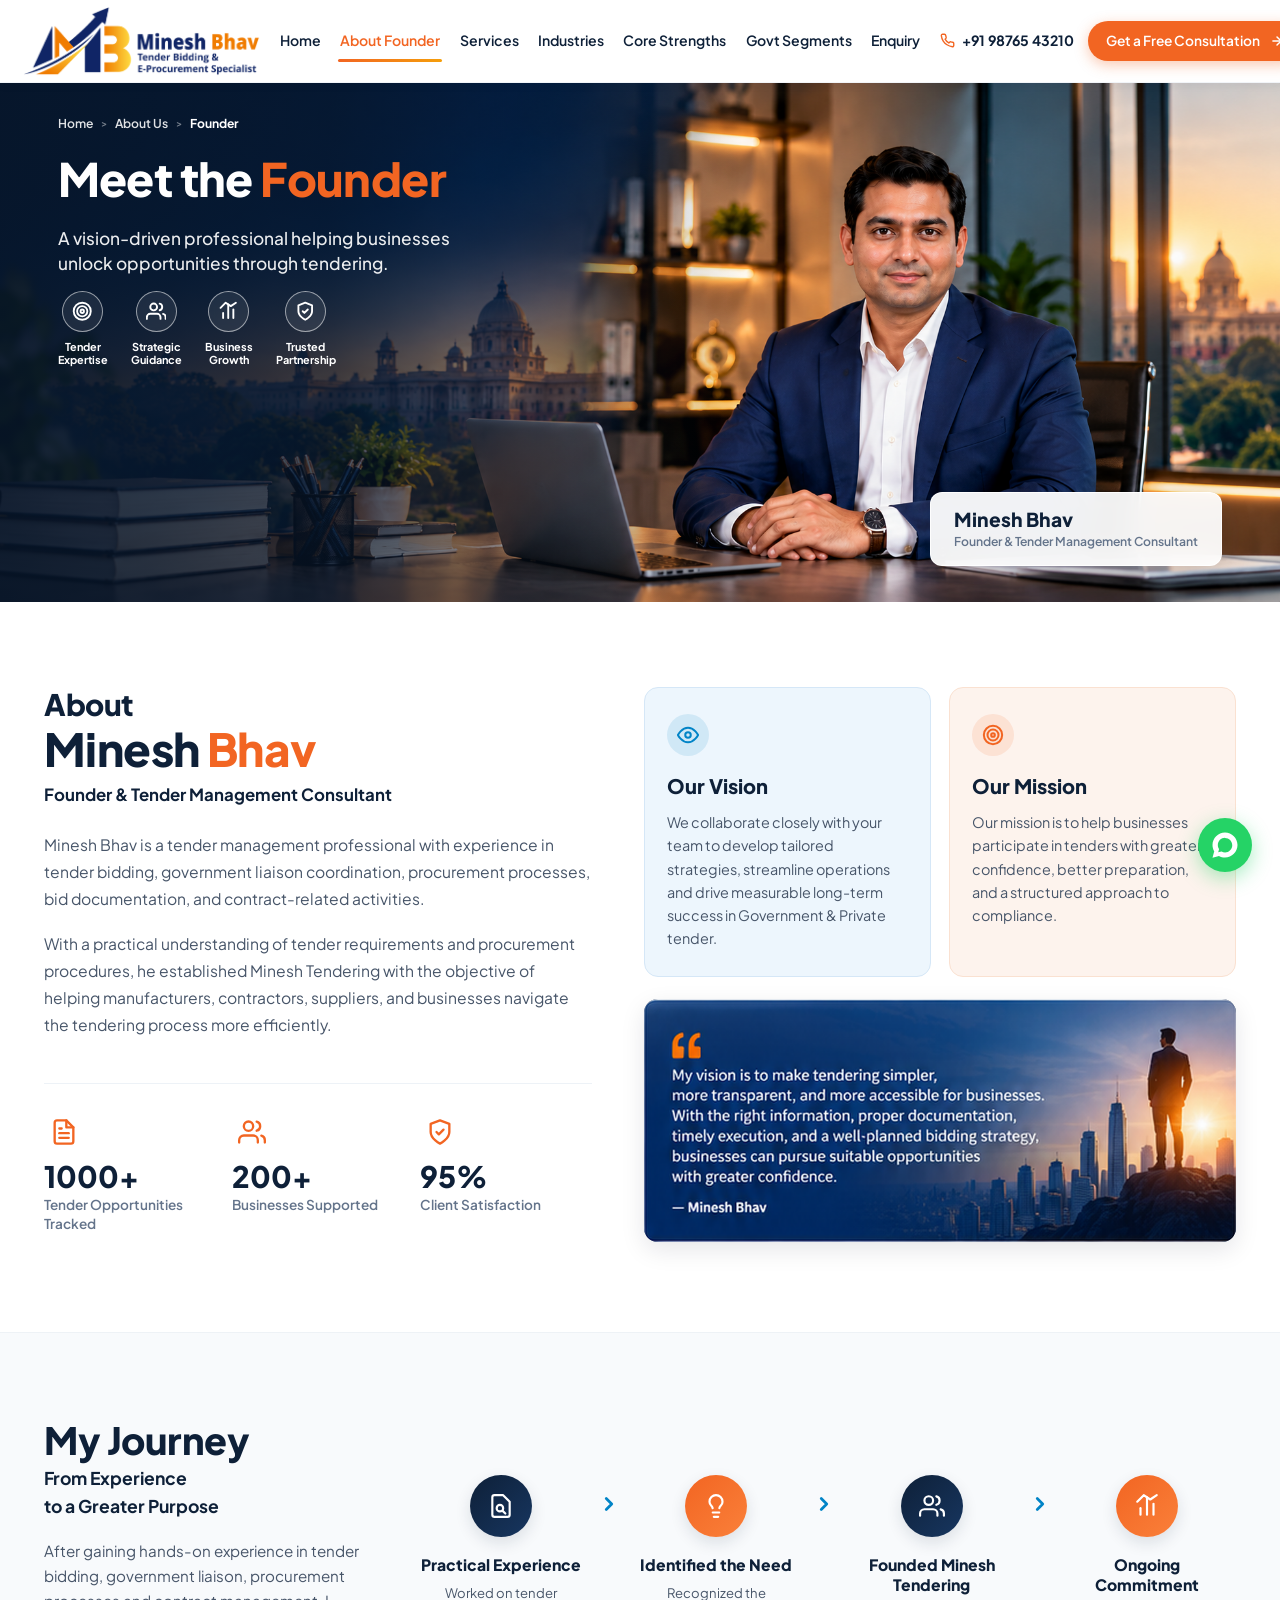
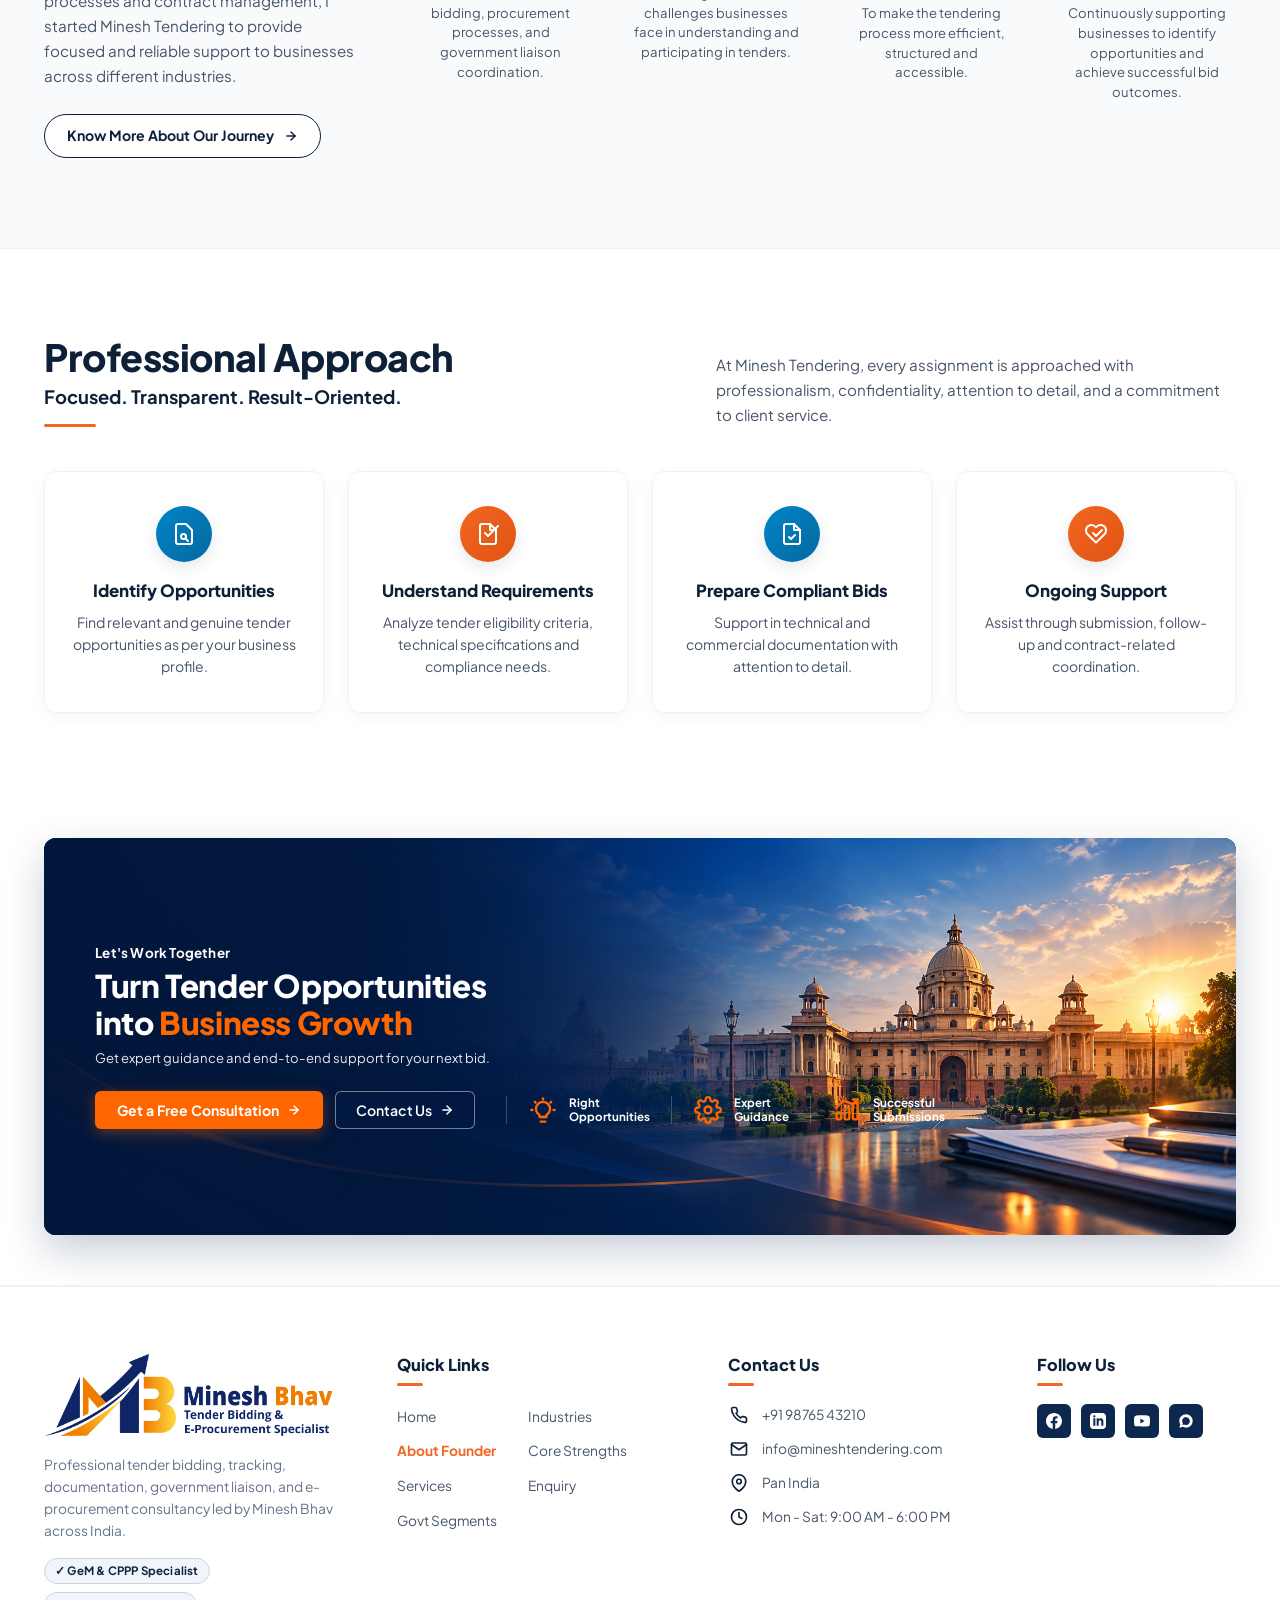
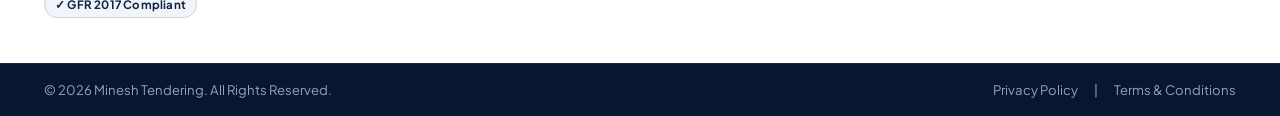
==== about-founder.html @ d8767a31 "Add subpages, assets, and update styling and scripts" ====
<!DOCTYPE html>
<html lang="en">
<head>
  <meta charset="UTF-8">
  <meta name="viewport" content="width=device-width, initial-scale=1.0">
  <title>About Founder - Minesh Bhav | Tender Bidding &amp; E-Procurement Specialist</title>
  <meta name="description" content="Meet Minesh Bhav, Founder & Tender Management Consultant. A vision-driven professional helping businesses unlock opportunities through tendering across India.">
  <link rel="preconnect" href="https://fonts.googleapis.com">
  <link rel="preconnect" href="https://fonts.gstatic.com" crossorigin>
  <link href="https://fonts.googleapis.com/css2?family=Plus+Jakarta+Sans:wght@400;500;600;700;800&display=swap" rel="stylesheet">
  <link rel="stylesheet" href="style.css">
</head>
<body>

  <!-- =========================================================================
       1. TOP HEADER NAVIGATION
       ========================================================================= -->
  <header class="site-header">
    <div class="header-container">
      <a href="index.html" class="header-logo" aria-label="Minesh Bhav Homepage">
        <img src="assets/logo.png" alt="Minesh Bhav Tender Bidding &amp; E-Procurement Specialist">
      </a>

      <button class="mobile-menu-toggle" id="menuToggle" aria-label="Toggle navigation menu">
        <svg viewBox="0 0 24 24" width="24" height="24" fill="none" stroke="currentColor" stroke-width="2">
          <line x1="3" y1="12" x2="21" y2="12"></line>
          <line x1="3" y1="6" x2="21" y2="6"></line>
          <line x1="3" y1="18" x2="21" y2="18"></line>
        </svg>
      </button>

      <nav>
        <ul class="nav-menu" id="navMenu">
          <li><a href="index.html" class="nav-link">Home</a></li>
          <li><a href="about-founder.html" class="nav-link active">About Founder</a></li>
          <li><a href="services.html" class="nav-link">Services</a></li>
          <li><a href="industries.html" class="nav-link">Industries</a></li>
          <li><a href="core-strengths.html" class="nav-link">Core Strengths</a></li>
          <li><a href="govt-segments.html" class="nav-link">Govt Segments</a></li>
          <li><a href="enquiry.html" class="nav-link">Enquiry</a></li>
        </ul>
      </nav>

      <div class="header-cta" style="display: flex; align-items: center;">
        <a href="tel:+919876543210" class="header-phone-link" aria-label="Call +91 98765 43210">
          <svg viewBox="0 0 24 24" fill="none" stroke="currentColor" stroke-linecap="round" stroke-linejoin="round">
            <path d="M22 16.92v3a2 2 0 0 1-2.18 2 19.79 19.79 0 0 1-8.63-3.07 19.5 19.5 0 0 1-6-6 19.79 19.79 0 0 1-3.07-8.67A2 2 0 0 1 4.11 2h3a2 2 0 0 1 2 1.72 12.84 12.84 0 0 0 .7 2.81 2 2 0 0 1-.45 2.11L8.09 9.91a16 16 0 0 0 6 6l1.27-1.27a2 2 0 0 1 2.11-.45 12.84 12.84 0 0 0 2.81.7A2 2 0 0 1 22 16.92z"></path>
          </svg>
          <span>+91 98765 43210</span>
        </a>

        <a href="#consultation-modal" class="btn btn-primary open-modal-btn">
          Get a Free Consultation
          <svg viewBox="0 0 24 24" fill="none" stroke="currentColor" stroke-width="2.5" stroke-linecap="round" stroke-linejoin="round">
            <line x1="5" y1="12" x2="19" y2="12"></line>
            <polyline points="12 5 19 12 12 19"></polyline>
          </svg>
        </a>
      </div>
    </div>
  </header>

  <!-- =========================================================================
       2. HERO SECTION - "MEET THE FOUNDER" (Matching about founder.png)
       ========================================================================= -->
  <section class="founder-hero-section">
    <div class="founder-hero-banner-card">
      <!-- Master Clean Background Image (Full Width 1969x799) -->
      <img src="assets/about_banner_section.png" alt="Minesh Bhav Founder - Background" class="founder-hero-bg-img" width="1969" height="799">
      
      <!-- Gradient Scrim for Optimal Contrast & Transparency -->
      <div class="founder-hero-gradient-scrim"></div>

      <!-- Live Written Text & Interactive Overlay Elements -->
      <div class="founder-hero-overlay-content">
        <!-- Breadcrumbs -->
        <nav class="hero-live-breadcrumbs" aria-label="Breadcrumb">
          <a href="index.html">Home</a>
          <span class="sep">&gt;</span>
          <a href="about-founder.html">About Us</a>
          <span class="sep">&gt;</span>
          <span class="curr">Founder</span>
        </nav>

        <!-- Main Heading -->
        <h1 class="hero-live-heading">
          Meet the <span class="text-orange">Founder</span>
        </h1>

        <!-- Subtitle -->
        <p class="hero-live-subtitle">
          A vision-driven professional helping businesses unlock opportunities through tendering.
        </p>

        <!-- 4 Badges -->
        <div class="hero-live-badges">
          <div class="hero-badge-col">
            <div class="badge-icon-wrap">
              <svg viewBox="0 0 24 24" fill="none" stroke="currentColor" stroke-width="2.2" stroke-linecap="round" stroke-linejoin="round">
                <circle cx="12" cy="12" r="10"></circle>
                <circle cx="12" cy="12" r="6"></circle>
                <circle cx="12" cy="12" r="2"></circle>
              </svg>
            </div>
            <span class="badge-title">Tender<br>Expertise</span>
          </div>

          <div class="hero-badge-col">
            <div class="badge-icon-wrap">
              <svg viewBox="0 0 24 24" fill="none" stroke="currentColor" stroke-width="2.2" stroke-linecap="round" stroke-linejoin="round">
                <path d="M17 21v-2a4 4 0 0 0-4-4H5a4 4 0 0 0-4 4v2"></path>
                <circle cx="9" cy="7" r="4"></circle>
                <path d="M23 21v-2a4 4 0 0 0-3-3.87"></path>
                <path d="M16 3.13a4 4 0 0 1 0 7.75"></path>
              </svg>
            </div>
            <span class="badge-title">Strategic<br>Guidance</span>
          </div>

          <div class="hero-badge-col">
            <div class="badge-icon-wrap">
              <svg viewBox="0 0 24 24" fill="none" stroke="currentColor" stroke-width="2.2" stroke-linecap="round" stroke-linejoin="round">
                <line x1="18" y1="20" x2="18" y2="10"></line>
                <line x1="12" y1="20" x2="12" y2="4"></line>
                <line x1="6" y1="20" x2="6" y2="14"></line>
                <polyline points="3 8 9 2 15 6 21 2"></polyline>
              </svg>
            </div>
            <span class="badge-title">Business<br>Growth</span>
          </div>

          <div class="hero-badge-col">
            <div class="badge-icon-wrap">
              <svg viewBox="0 0 24 24" fill="none" stroke="currentColor" stroke-width="2.2" stroke-linecap="round" stroke-linejoin="round">
                <path d="M12 22s8-4 8-10V5l-8-3-8 3v7c0 6 8 10 8 10z"></path>
                <polyline points="9 12 11 14 15 10"></polyline>
              </svg>
            </div>
            <span class="badge-title">Trusted<br>Partnership</span>
          </div>
        </div>



        <!-- Bottom-Right Founder Card -->
        <div class="hero-live-founder-card open-modal-btn" title="Click to request free consultation">
          <div class="founder-card-name">Minesh Bhav</div>
          <div class="founder-card-title">Founder &amp; Tender Management Consultant</div>
        </div>
      </div>
    </div>
  </section>

  <!-- =========================================================================
       3. ABOUT MINESH BHAV BIO & VISION/MISSION SECTION
       ========================================================================= -->
  <section class="about-founder-bio-section" id="founderBio">
    <div class="container">
      <div class="about-founder-grid">
        <!-- Left Column: Biography & Proven Stats -->
        <div class="founder-bio-left">
          <div class="founder-tag-label">About</div>
          <h1 class="founder-name-heading">Minesh <span class="text-orange">Bhav</span></h1>
          <div class="founder-designation-badge">Founder &amp; Tender Management Consultant</div>

          <p class="founder-bio-paragraph">
            Minesh Bhav is a tender management professional with experience in tender bidding, government liaison coordination, procurement processes, bid documentation, and contract-related activities.
          </p>

          <p class="founder-bio-paragraph">
            With a practical understanding of tender requirements and procurement procedures, he established Minesh Tendering with the objective of helping manufacturers, contractors, suppliers, and businesses navigate the tendering process more efficiently.
          </p>

          <!-- 3 Stats Row -->
          <div class="founder-metrics-strip">
            <div class="founder-metric-col">
              <div class="metric-icon-box">
                <svg viewBox="0 0 24 24" fill="none" stroke="currentColor" stroke-width="2" stroke-linecap="round" stroke-linejoin="round">
                  <path d="M14 2H6a2 2 0 0 0-2 2v16a2 2 0 0 0 2 2h12a2 2 0 0 0 2-2V8z"></path>
                  <polyline points="14 2 14 8 20 8"></polyline>
                  <line x1="16" y1="13" x2="8" y2="13"></line>
                  <line x1="16" y1="17" x2="8" y2="17"></line>
                  <polyline points="10 9 9 9 8 9"></polyline>
                </svg>
              </div>
              <div class="metric-big-num">1000+</div>
              <div class="metric-caption-text">Tender Opportunities Tracked</div>
            </div>

            <div class="founder-metric-col">
              <div class="metric-icon-box">
                <svg viewBox="0 0 24 24" fill="none" stroke="currentColor" stroke-width="2" stroke-linecap="round" stroke-linejoin="round">
                  <path d="M17 21v-2a4 4 0 0 0-4-4H5a4 4 0 0 0-4 4v2"></path>
                  <circle cx="9" cy="7" r="4"></circle>
                  <path d="M23 21v-2a4 4 0 0 0-3-3.87"></path>
                  <path d="M16 3.13a4 4 0 0 1 0 7.75"></path>
                </svg>
              </div>
              <div class="metric-big-num">200+</div>
              <div class="metric-caption-text">Businesses Supported</div>
            </div>

            <div class="founder-metric-col">
              <div class="metric-icon-box">
                <svg viewBox="0 0 24 24" fill="none" stroke="currentColor" stroke-width="2" stroke-linecap="round" stroke-linejoin="round">
                  <path d="M12 22s8-4 8-10V5l-8-3-8 3v7c0 6 8 10 8 10z"></path>
                  <polyline points="9 12 11 14 15 10"></polyline>
                </svg>
              </div>
              <div class="metric-big-num">95%</div>
              <div class="metric-caption-text">Client Satisfaction</div>
            </div>
          </div>
        </div>

        <!-- Right Column: Vision, Mission & Quote Card -->
        <div class="founder-bio-right">
          <!-- Top Duo Cards: Vision & Mission -->
          <div class="founder-vision-mission-row">
            <!-- Our Vision -->
            <div class="founder-card-box card-vision-box">
              <div class="card-icon-bubble">
                <svg viewBox="0 0 24 24" fill="none" stroke="currentColor" stroke-width="2.2" stroke-linecap="round" stroke-linejoin="round">
                  <path d="M1 12s4-8 11-8 11 8 11 8-4 8-11 8-11-8-11-8z"></path>
                  <circle cx="12" cy="12" r="3"></circle>
                </svg>
              </div>
              <h3>Our Vision</h3>
              <p>We collaborate closely with your team to develop tailored strategies, streamline operations and drive measurable long-term success in Government &amp; Private tender.</p>
            </div>

            <!-- Our Mission -->
            <div class="founder-card-box card-mission-box">
              <div class="card-icon-bubble">
                <svg viewBox="0 0 24 24" fill="none" stroke="currentColor" stroke-width="2.2" stroke-linecap="round" stroke-linejoin="round">
                  <circle cx="12" cy="12" r="10"></circle>
                  <circle cx="12" cy="12" r="6"></circle>
                  <circle cx="12" cy="12" r="2"></circle>
                </svg>
              </div>
              <h3>Our Mission</h3>
              <p>Our mission is to help businesses participate in tenders with greater confidence, better preparation, and a structured approach to compliance.</p>
            </div>
          </div>

          <!-- Bottom Quote Banner Card with Skyline Silhouette -->
          <div class="founder-quote-banner-card">
            <img src="assets/about_founder_quote_card_clean_hd.png" alt="Minesh Bhav Quote: My vision is to make tendering simpler, more transparent, and more accessible for businesses. With the right information, proper documentation, timely execution, and a well-planned bidding strategy, businesses can pursue suitable opportunities with greater confidence. — Minesh Bhav" width="1026" height="422">
          </div>
        </div>
      </div>
    </div>
  </section>

  <!-- =========================================================================
       4. MY JOURNEY SECTION (Experience to Greater Purpose)
       ========================================================================= -->
  <section class="founder-journey-section" id="journey">
    <div class="container">
      <div class="journey-layout-grid">
        <!-- Left Block -->
        <div class="journey-left-block">
          <h2 class="journey-title-main">My Journey</h2>
          <div class="journey-subtitle-text">From Experience<br>to a Greater Purpose</div>
          <p class="journey-body-p">
            After gaining hands-on experience in tender bidding, government liaison, procurement processes and contract management, I started Minesh Tendering to provide focused and reliable support to businesses across different industries.
          </p>
          <a href="#consultation-modal" class="btn btn-journey open-modal-btn">
            Know More About Our Journey
            <svg viewBox="0 0 24 24" fill="none" stroke="currentColor" stroke-width="2.5" stroke-linecap="round" stroke-linejoin="round" width="15" height="15">
              <line x1="5" y1="12" x2="19" y2="12"></line>
              <polyline points="12 5 19 12 12 19"></polyline>
            </svg>
          </a>
        </div>

        <!-- Right Flow: 4 Key Steps with Chevrons -->
        <div class="journey-steps-flow">
          <!-- Step 1 -->
          <div class="journey-step-node">
            <div class="journey-step-icon icon-navy">
              <svg viewBox="0 0 24 24" fill="none" stroke="currentColor" stroke-width="2" stroke-linecap="round" stroke-linejoin="round">
                <path d="M14 2H6a2 2 0 0 0-2 2v16a2 2 0 0 0 2 2h12a2 2 0 0 0 2-2V8z"></path>
                <circle cx="11" cy="14" r="3"></circle>
                <line x1="13.5" y1="16.5" x2="16" y2="19"></line>
              </svg>
            </div>
            <h4>Practical Experience</h4>
            <p>Worked on tender bidding, procurement processes, and government liaison coordination.</p>
          </div>

          <!-- Arrow 1 -->
          <div class="journey-arrow-divider" aria-hidden="true">
            <svg viewBox="0 0 24 24" fill="none" stroke="currentColor" stroke-linecap="round" stroke-linejoin="round">
              <polyline points="9 18 15 12 9 6"></polyline>
            </svg>
          </div>

          <!-- Step 2 -->
          <div class="journey-step-node">
            <div class="journey-step-icon icon-orange">
              <svg viewBox="0 0 24 24" fill="none" stroke="currentColor" stroke-width="2" stroke-linecap="round" stroke-linejoin="round">
                <line x1="9" y1="18" x2="15" y2="18"></line>
                <line x1="10" y1="22" x2="14" y2="22"></line>
                <path d="M15.09 14c.18-.98.65-1.74 1.41-2.5A4.65 4.65 0 0 0 18 8 6 6 0 0 0 6 8c0 1 .23 2.23 1.5 3.5A4.61 4.61 0 0 1 8.91 14"></path>
              </svg>
            </div>
            <h4>Identified the Need</h4>
            <p>Recognized the challenges businesses face in understanding and participating in tenders.</p>
          </div>

          <!-- Arrow 2 -->
          <div class="journey-arrow-divider" aria-hidden="true">
            <svg viewBox="0 0 24 24" fill="none" stroke="currentColor" stroke-linecap="round" stroke-linejoin="round">
              <polyline points="9 18 15 12 9 6"></polyline>
            </svg>
          </div>

          <!-- Step 3 -->
          <div class="journey-step-node">
            <div class="journey-step-icon icon-navy">
              <svg viewBox="0 0 24 24" fill="none" stroke="currentColor" stroke-width="2" stroke-linecap="round" stroke-linejoin="round">
                <path d="M17 21v-2a4 4 0 0 0-4-4H5a4 4 0 0 0-4 4v2"></path>
                <circle cx="9" cy="7" r="4"></circle>
                <path d="M23 21v-2a4 4 0 0 0-3-3.87"></path>
                <path d="M16 3.13a4 4 0 0 1 0 7.75"></path>
              </svg>
            </div>
            <h4>Founded Minesh Tendering</h4>
            <p>To make the tendering process more efficient, structured and accessible.</p>
          </div>

          <!-- Arrow 3 -->
          <div class="journey-arrow-divider" aria-hidden="true">
            <svg viewBox="0 0 24 24" fill="none" stroke="currentColor" stroke-linecap="round" stroke-linejoin="round">
              <polyline points="9 18 15 12 9 6"></polyline>
            </svg>
          </div>

          <!-- Step 4 -->
          <div class="journey-step-node">
            <div class="journey-step-icon icon-orange">
              <svg viewBox="0 0 24 24" fill="none" stroke="currentColor" stroke-width="2" stroke-linecap="round" stroke-linejoin="round">
                <line x1="18" y1="20" x2="18" y2="10"></line>
                <line x1="12" y1="20" x2="12" y2="4"></line>
                <line x1="6" y1="20" x2="6" y2="14"></line>
                <polyline points="3 8 9 2 15 6 21 2"></polyline>
              </svg>
            </div>
            <h4>Ongoing Commitment</h4>
            <p>Continuously supporting businesses to identify opportunities and achieve successful bid outcomes.</p>
          </div>
        </div>
      </div>
    </div>
  </section>

  <!-- =========================================================================
       5. PROFESSIONAL APPROACH SECTION (4 Cards Grid)
       ========================================================================= -->
  <section class="founder-approach-section" id="approach">
    <div class="container">
      <!-- Top Title and Lead Row -->
      <div class="founder-approach-head">
        <div class="approach-head-left">
          <h2 class="approach-main-heading">Professional Approach</h2>
          <div class="approach-tagline-text">Focused. Transparent. Result-Oriented.</div>
          <div class="approach-accent-bar"></div>
        </div>
        <div class="approach-head-right">
          <p>
            At Minesh Tendering, every assignment is approached with professionalism, confidentiality, attention to detail, and a commitment to client service.
          </p>
        </div>
      </div>

      <!-- 4 Strategy Cards -->
      <div class="founder-approach-grid">
        <!-- Card 1 -->
        <div class="founder-approach-card">
          <div class="founder-approach-icon icon-blue">
            <svg viewBox="0 0 24 24" fill="none" stroke="currentColor" stroke-width="2" stroke-linecap="round" stroke-linejoin="round">
              <path d="M14 2H6a2 2 0 0 0-2 2v16a2 2 0 0 0 2 2h12a2 2 0 0 0 2-2V8z"></path>
              <circle cx="11.5" cy="14.5" r="2.5"></circle>
              <line x1="13.5" y1="16.5" x2="16" y2="19"></line>
            </svg>
          </div>
          <h3>Identify Opportunities</h3>
          <p>Find relevant and genuine tender opportunities as per your business profile.</p>
        </div>

        <!-- Card 2 -->
        <div class="founder-approach-card">
          <div class="founder-approach-icon icon-orange">
            <svg viewBox="0 0 24 24" fill="none" stroke="currentColor" stroke-width="2" stroke-linecap="round" stroke-linejoin="round">
              <path d="M14 2H6a2 2 0 0 0-2 2v16a2 2 0 0 0 2 2h12a2 2 0 0 0 2-2V8z"></path>
              <polyline points="9 11 12 14 22 4"></polyline>
              <polyline points="14 2 14 8 20 8"></polyline>
            </svg>
          </div>
          <h3>Understand Requirements</h3>
          <p>Analyze tender eligibility criteria, technical specifications and compliance needs.</p>
        </div>

        <!-- Card 3 -->
        <div class="founder-approach-card">
          <div class="founder-approach-icon icon-blue">
            <svg viewBox="0 0 24 24" fill="none" stroke="currentColor" stroke-width="2" stroke-linecap="round" stroke-linejoin="round">
              <path d="M14 2H6a2 2 0 0 0-2 2v16a2 2 0 0 0 2 2h12a2 2 0 0 0 2-2V8z"></path>
              <polyline points="14 2 14 8 20 8"></polyline>
              <path d="M9 15l2 2 4-4"></path>
            </svg>
          </div>
          <h3>Prepare Compliant Bids</h3>
          <p>Support in technical and commercial documentation with attention to detail.</p>
        </div>

        <!-- Card 4 -->
        <div class="founder-approach-card">
          <div class="founder-approach-icon icon-orange">
            <svg viewBox="0 0 24 24" fill="none" stroke="currentColor" stroke-width="2" stroke-linecap="round" stroke-linejoin="round">
              <path d="M20.42 4.58a5.4 5.4 0 0 0-7.65 0l-.77.78-.77-.78a5.4 5.4 0 0 0-7.65 7.65l.77.78L12 20.66l7.65-7.65.77-.78a5.4 5.4 0 0 0 0-7.65z"></path>
              <path d="M9 11l3 3 6-6"></path>
            </svg>
          </div>
          <h3>Ongoing Support</h3>
          <p>Assist through submission, follow-up and contract-related coordination.</p>
        </div>
      </div>
    </div>
  </section>

  <!-- =========================================================================
       6. CTA BANNER SECTION - "LET'S WORK TOGETHER"
       ========================================================================= -->
  <section class="founder-cta-section">
    <div class="container">
      <div class="founder-cta-wrap">
        <img src="assets/cta_section_of_about.png" alt="Let's Work Together - Turn Tender Opportunities into Business Growth" class="founder-cta-bg-img" width="2172" height="724">
        <div class="founder-cta-gradient-scrim"></div>
        <div class="founder-cta-overlay-content">
          <div class="cta-left-content">
            <span class="cta-subheading-tag">Let's Work Together</span>
            <h2 class="cta-heading-main">
              Turn Tender Opportunities<br>
              into <span class="text-orange">Business Growth</span>
            </h2>
            <p class="cta-desc-lead">Get expert guidance and end-to-end support for your next bid.</p>
          </div>
          <div class="cta-bottom-actions-row">
            <div class="cta-btn-action-row">
              <a href="#consultation-modal" class="btn btn-primary cta-btn-consult open-modal-btn">
                <span>Get a Free Consultation</span>
                <svg viewBox="0 0 24 24" fill="none" stroke="currentColor" stroke-width="2.5" stroke-linecap="round" stroke-linejoin="round" class="btn-arrow-icon"><line x1="5" y1="12" x2="19" y2="12"></line><polyline points="12 5 19 12 12 19"></polyline></svg>
              </a>
              <a href="index.html#contact" class="btn btn-cta-outline">
                <span>Contact Us</span>
                <svg viewBox="0 0 24 24" fill="none" stroke="currentColor" stroke-width="2.5" stroke-linecap="round" stroke-linejoin="round" class="btn-arrow-icon"><line x1="5" y1="12" x2="19" y2="12"></line><polyline points="12 5 19 12 12 19"></polyline></svg>
              </a>
            </div>
            <div class="cta-features-strip">
              <div class="cta-feat-divider"></div>
              <div class="cta-feature-item">
                <div class="cta-feat-icon">
                  <svg viewBox="0 0 24 24" fill="none" stroke="currentColor" stroke-width="2" stroke-linecap="round" stroke-linejoin="round">
                    <path d="M9 18h6"></path>
                    <path d="M10 22h4"></path>
                    <path d="M12 2v1"></path>
                    <path d="M4.93 4.93l.71.71"></path>
                    <path d="M19.07 4.93l-.71.71"></path>
                    <path d="M2 12h1"></path>
                    <path d="M21 12h1"></path>
                    <path d="M12 5a6 6 0 0 0-6 6c0 2.22 1.21 4.16 3 5.2V17a1 1 0 0 0 1 1h4a1 1 0 0 0 1-1v-.8c1.79-1.04 3-2.98 3-5.2a6 6 0 0 0-6-6z"></path>
                  </svg>
                </div>
                <div class="cta-feat-text">Right<br>Opportunities</div>
              </div>
              <div class="cta-feat-divider"></div>
              <div class="cta-feature-item">
                <div class="cta-feat-icon">
                  <svg viewBox="0 0 24 24" fill="none" stroke="currentColor" stroke-width="2" stroke-linecap="round" stroke-linejoin="round">
                    <circle cx="12" cy="12" r="3"></circle>
                    <path d="M19.4 15a1.65 1.65 0 0 0 .33 1.82l.06.06a2 2 0 0 1 0 2.83 2 2 0 0 1-2.83 0l-.06-.06a1.65 1.65 0 0 0-1.82-.33 1.65 1.65 0 0 0-1 1.51V21a2 2 0 0 1-2 2 2 2 0 0 1-2-2v-.09A1.65 1.65 0 0 0 9 19.4a1.65 1.65 0 0 0-1.82.33l-.06.06a2 2 0 0 1-2.83 0 2 2 0 0 1 0-2.83l.06-.06a1.65 1.65 0 0 0 .33-1.82 1.65 1.65 0 0 0-1.51-1H3a2 2 0 0 1-2-2 2 2 0 0 1 2-2h.09A1.65 1.65 0 0 0 4.6 9a1.65 1.65 0 0 0-.33-1.82l-.06-.06a2 2 0 0 1 0-2.83 2 2 0 0 1 2.83 0l.06.06a1.65 1.65 0 0 0 1.82.33H9a1.65 1.65 0 0 0 1-1.51V3a2 2 0 0 1 2-2 2 2 0 0 1 2 2v.09a1.65 1.65 0 0 0 1 1.51 1.65 1.65 0 0 0 1.82-.33l.06-.06a2 2 0 0 1 2.83 0 2 2 0 0 1 0 2.83l-.06.06a1.65 1.65 0 0 0-.33 1.82V9a1.65 1.65 0 0 0 1.51 1H21a2 2 0 0 1 2 2 2 2 0 0 1-2 2h-.09a1.65 1.65 0 0 0-1.51 1z"></path>
                  </svg>
                </div>
                <div class="cta-feat-text">Expert<br>Guidance</div>
              </div>
              <div class="cta-feat-divider"></div>
              <div class="cta-feature-item">
                <div class="cta-feat-icon">
                  <svg viewBox="0 0 24 24" fill="none" stroke="currentColor" stroke-width="2" stroke-linecap="round" stroke-linejoin="round">
                    <rect x="3" y="14" width="4" height="6" rx="1"></rect>
                    <rect x="10" y="10" width="4" height="10" rx="1"></rect>
                    <rect x="17" y="6" width="4" height="14" rx="1"></rect>
                    <polyline points="3 10 9 4 17 7 21 3"></polyline>
                    <polyline points="17 3 21 3 21 7"></polyline>
                  </svg>
                </div>
                <div class="cta-feat-text">Successful<br>Submissions</div>
              </div>
            </div>
          </div>
        </div>
      </div>
    </div>
  </section>

  <!-- =========================================================================
       7. SITE FOOTER
       ========================================================================= -->
  <footer class="site-footer" id="footer">
    <div class="container">
      <div class="footer-top-grid">
        <!-- Col 1: Brand & Credentials -->
        <div class="footer-brand">
          <a href="index.html" class="footer-logo-link" aria-label="Minesh Bhav Tender Management Homepage">
            <img src="assets/logo.png" alt="Minesh Bhav Tender Bidding &amp; E-Procurement Specialist">
          </a>
          <p class="footer-brand-desc">
            Professional tender bidding, tracking, documentation, government liaison, and e-procurement consultancy led by Minesh Bhav across India.
          </p>
          <div class="footer-badges-wrap">
            <span class="footer-badge-pill">✓ GeM &amp; CPPP Specialist</span>
            <span class="footer-badge-pill">✓ GFR 2017 Compliant</span>
          </div>
        </div>

        <!-- Col 2: Quick Links (Duo Columns) -->
        <div class="footer-links-col">
          <h4 class="footer-col-title">Quick Links</h4>
          <div class="footer-links-duo">
            <ul class="footer-links-list">
              <li><a href="index.html">Home</a></li>
              <li><a href="about-founder.html" style="color: var(--primary-orange); font-weight: 700;">About Founder</a></li>
              <li><a href="services.html">Services</a></li>
              <li><a href="govt-segments.html">Govt Segments</a></li>
            </ul>
            <ul class="footer-links-list">
              <li><a href="industries.html">Industries</a></li>
              <li><a href="core-strengths.html">Core Strengths</a></li>
              <li><a href="enquiry.html">Enquiry</a></li>
            </ul>
          </div>
        </div>

        <!-- Col 3: Contact Info -->
        <div class="footer-contact-col">
          <h4 class="footer-col-title">Contact Us</h4>
          <ul class="footer-contact-list">
            <li class="footer-contact-item">
              <span class="icon">
                <svg viewBox="0 0 24 24" fill="none" stroke="currentColor" stroke-width="2.2" stroke-linecap="round" stroke-linejoin="round">
                  <path d="M22 16.92v3a2 2 0 0 1-2.18 2 19.79 19.79 0 0 1-8.63-3.07 19.5 19.5 0 0 1-6-6 19.79 19.79 0 0 1-3.07-8.67A2 2 0 0 1 4.11 2h3a2 2 0 0 1 2 1.72 12.84 12.84 0 0 0 .7 2.81 2 2 0 0 1-.45 2.11L8.09 9.91a16 16 0 0 0 6 6l1.27-1.27a2 2 0 0 1 2.11-.45 12.84 12.84 0 0 0 2.81.7A2 2 0 0 1 22 16.92z"></path>
                </svg>
              </span>
              <a href="tel:+919876543210">+91 98765 43210</a>
            </li>
            <li class="footer-contact-item">
              <span class="icon">
                <svg viewBox="0 0 24 24" fill="none" stroke="currentColor" stroke-width="2.2" stroke-linecap="round" stroke-linejoin="round">
                  <path d="M4 4h16c1.1 0 2 .9 2 2v12c0 1.1-.9 2-2 2H4c-1.1 0-2-.9-2-2V6c0-1.1.9-2 2-2z"></path>
                  <polyline points="22,6 12,13 2,6"></polyline>
                </svg>
              </span>
              <a href="mailto:info@mineshtendering.com">info@mineshtendering.com</a>
            </li>
            <li class="footer-contact-item">
              <span class="icon">
                <svg viewBox="0 0 24 24" fill="none" stroke="currentColor" stroke-width="2.2" stroke-linecap="round" stroke-linejoin="round">
                  <path d="M21 10c0 7-9 13-9 13s-9-6-9-13a9 9 0 0 1 18 0z"></path>
                  <circle cx="12" cy="10" r="3"></circle>
                </svg>
              </span>
              <span>Pan India</span>
            </li>
            <li class="footer-contact-item">
              <span class="icon">
                <svg viewBox="0 0 24 24" fill="none" stroke="currentColor" stroke-width="2.2" stroke-linecap="round" stroke-linejoin="round">
                  <circle cx="12" cy="12" r="10"></circle>
                  <polyline points="12 6 12 12 16 14"></polyline>
                </svg>
              </span>
              <span>Mon - Sat: 9:00 AM - 6:00 PM</span>
            </li>
          </ul>
        </div>

        <!-- Col 4: Follow Us -->
        <div class="footer-social-col">
          <h4 class="footer-col-title">Follow Us</h4>
          <div class="footer-social-row">
            <a href="https://facebook.com" target="_blank" rel="noopener noreferrer" class="social-btn" aria-label="Facebook">
              <svg viewBox="0 0 24 24" fill="currentColor">
                <path d="M24 12.073c0-6.627-5.373-12-12-12s-12 5.373-12 12c0 5.99 4.388 10.954 10.125 11.854v-8.385H7.078v-3.47h3.047V9.43c0-3.007 1.792-4.669 4.533-4.669 1.312 0 2.686.235 2.686.235v2.953H15.83c-1.491 0-1.956.925-1.956 1.874v2.25h3.328l-.532 3.47h-2.796v8.385C19.612 23.027 24 18.062 24 12.073z"/>
              </svg>
            </a>
            <a href="https://linkedin.com" target="_blank" rel="noopener noreferrer" class="social-btn" aria-label="LinkedIn">
              <svg viewBox="0 0 24 24" fill="currentColor">
                <path d="M19 0h-14c-2.761 0-5 2.239-5 5v14c0 2.761 2.239 5 5 5h14c2.762 0 5-2.239 5-5v-14c0-2.761-2.762-5-5-5zm-11 19h-3v-11h3v11zm-1.5-12.268c-.966 0-1.75-.79-1.75-1.764s.784-1.764 1.75-1.764 1.75.79 1.75 1.764-.783 1.764-1.75 1.764zm13.5 12.268h-3v-5.604c0-3.368-4-3.113-4 0v5.604h-3v-11h3v1.765c1.396-2.586 7-2.777 7 2.476v6.759z"/>
              </svg>
            </a>
            <a href="https://youtube.com" target="_blank" rel="noopener noreferrer" class="social-btn" aria-label="YouTube">
              <svg viewBox="0 0 24 24" fill="currentColor">
                <path d="M23.498 6.186a3.016 3.016 0 0 0-2.122-2.136C19.505 3.545 12 3.545 12 3.545s-7.505 0-9.377.505A3.017 3.017 0 0 0 .502 6.186C0 8.07 0 12 0 12s0 3.93.502 5.814a3.016 3.016 0 0 0 2.122 2.136c1.871.505 9.376.505 9.376.505s7.505 0 9.377-.505a3.015 3.015 0 0 0 2.122-2.136C24 15.93 24 12 24 12s0-3.93-.502-5.814zM9.545 15.568V8.432L15.818 12l-6.273 3.568z"/>
              </svg>
            </a>
            <a href="https://wa.me/919876543210" target="_blank" rel="noopener noreferrer" class="social-btn" aria-label="WhatsApp">
              <svg viewBox="0 0 24 24" fill="currentColor">
                <path d="M12.031 6.172c-3.181 0-5.767 2.586-5.768 5.766-.001 1.298.38 2.27 1.019 3.287l-.711 2.598 2.669-.699c.969.54 1.77.838 2.791.838 3.181 0 5.767-2.586 5.768-5.766 0-3.18-2.586-5.766-5.768-5.766zm9.969 5.828c0 5.514-4.486 10-10 10-1.741 0-3.376-.447-4.805-1.23l-5.195 1.36 1.385-5.061c-.868-1.487-1.385-3.227-1.385-5.069 0-5.514 4.486-10 10-10s10 4.486 10 10z"/>
              </svg>
            </a>
          </div>
        </div>
      </div>
    </div>

    <!-- Bottom Copyright Row -->
    <div class="footer-copyright-bar">
      <div class="container">
        <div class="copyright-content">
          <p>© 2026 Minesh Tendering. All Rights Reserved.</p>
          <div class="copyright-links">
            <a href="#">Privacy Policy</a>
            <span>|</span>
            <a href="#">Terms &amp; Conditions</a>
          </div>
        </div>
      </div>
    </div>
  </footer>

  <!-- =========================================================================
       8. INTERACTIVE CONSULTATION MODAL
       ========================================================================= -->
  <div class="modal-overlay" id="consultationModal" role="dialog" aria-modal="true" aria-labelledby="modalTitle">
    <div class="modal-card">
      <button class="modal-close-btn" id="modalCloseBtn" aria-label="Close dialog">&times;</button>
      
      <div class="modal-header">
        <h3 id="modalTitle">Request a Free Consultation</h3>
        <p>Get in touch with Minesh Bhav for expert tender management &amp; e-procurement guidance.</p>
      </div>

      <form id="consultationForm">
        <div class="form-group">
          <label class="form-label" for="fullName">Full Name *</label>
          <input type="text" id="fullName" class="form-input" placeholder="e.g. Rajesh Sharma" required>
        </div>

        <div class="form-group">
          <label class="form-label" for="companyName">Company Name *</label>
          <input type="text" id="companyName" class="form-input" placeholder="e.g. Apex Industrial Solutions" required>
        </div>

        <div class="form-group">
          <label class="form-label" for="mobileNumber">Mobile Number *</label>
          <input type="tel" id="mobileNumber" class="form-input" placeholder="e.g. +91 98765 43210" required>
        </div>

        <div class="form-group">
          <label class="form-label" for="emailAddress">Email Address *</label>
          <input type="email" id="emailAddress" class="form-input" placeholder="e.g. rajesh@apexindustry.com" required>
        </div>

        <div class="form-group">
          <label class="form-label" for="serviceRequired">Service Required *</label>
          <select id="serviceRequired" class="form-select" required>
            <option value="" disabled selected>Select service category</option>
            <option value="Tender Bidding &amp; Submission">1. Tender Bidding &amp; Submission</option>
            <option value="Tender Tracking &amp; Research">2. Tender Tracking &amp; Research</option>
            <option value="Government Liaison &amp; Co-ordination Support">3. Government Liaison &amp; Co-ordination Support</option>
            <option value="GeM &amp; Procurement Support">4. GeM &amp; Procurement Support</option>
            <option value="Post-Bid &amp; Contract Support">5. Post-Bid &amp; Contract Support</option>
            <option value="Other Consultancy">6. Other Consultancy</option>
          </select>
        </div>

        <div class="form-group">
          <label class="form-label" for="tenderDetails">Product / Tender Number (Optional)</label>
          <textarea id="tenderDetails" class="form-textarea" placeholder="Describe your product, service, or ongoing tender reference..."></textarea>
        </div>

        <div class="modal-btn-row">
          <button type="submit" class="btn btn-primary" style="flex: 1;">
            Submit Enquiry
            <svg viewBox="0 0 24 24" fill="none" stroke="currentColor" stroke-width="2.5" stroke-linecap="round" stroke-linejoin="round">
              <line x1="5" y1="12" x2="19" y2="12"></line>
              <polyline points="12 5 19 12 12 19"></polyline>
            </svg>
          </button>
          <button type="button" class="btn btn-outline" id="chatWhatsAppBtn">
            WhatsApp Direct
          </button>
        </div>
      </form>
    </div>
  </div>

  <!-- WhatsApp Floating Quick Button -->
  <a href="https://wa.me/919876543210?text=Hello!%20I%20am%20interested%20in%20Minesh%20Tendering%20services." target="_blank" rel="noopener noreferrer" class="whatsapp-float-btn" aria-label="Chat on WhatsApp">
    <svg viewBox="0 0 24 24" fill="currentColor">
      <path d="M12.031 6.172c-3.181 0-5.767 2.586-5.768 5.766-.001 1.298.38 2.27 1.019 3.287l-.711 2.598 2.669-.699c.969.54 1.77.838 2.791.838 3.181 0 5.767-2.586 5.768-5.766 0-3.18-2.586-5.766-5.768-5.766zm9.969 5.828c0 5.514-4.486 10-10 10-1.741 0-3.376-.447-4.805-1.23l-5.195 1.36 1.385-5.061c-.868-1.487-1.385-3.227-1.385-5.069 0-5.514 4.486-10 10-10s10 4.486 10 10z"/>
    </svg>
  </a>

  <!-- Toast Notification -->
  <div class="toast-msg" id="toastMsg">Thank you! Your enquiry has been received. Minesh Bhav will contact you shortly.</div>

  <script src="script.js"></script>
</body>
</html>
---- style.css ----
/* ==========================================================================
   MINESH TENDERING - STYLESHEET
   Accurate 1:1 reproduction of Minesh Tendering Homepage Design
   ========================================================================== */

/* --------------------------------------------------------------------------
   1. CSS RESET & VARIABLES
   -------------------------------------------------------------------------- */
:root {
  --primary-navy: #0e2038;
  --secondary-navy: #152b4d;
  --dark-navy: #091526;
  --navy-light: #1f3d69;
  
  --primary-orange: #f26522;
  --orange-hover: #e05412;
  --orange-light: #fff3ec;
  --orange-glow: rgba(242, 101, 34, 0.25);
  
  --text-dark: #12243e;
  --text-body: #475569;
  --text-muted: #64748b;
  --text-light: #94a3b8;
  --text-white: #ffffff;
  
  --bg-white: #ffffff;
  --bg-offwhite: #f8fafc;
  --bg-ice-blue: #f1f6fb;
  --bg-card-hover: #ffffff;
  
  --border-light: #e2e8f0;
  --border-card: #e5edf5;
  --border-blue: #cbdbe9;
  
  --shadow-sm: 0 1px 3px rgba(14, 32, 56, 0.05);
  --shadow-md: 0 4px 14px rgba(14, 32, 56, 0.08);
  --shadow-lg: 0 10px 25px rgba(14, 32, 56, 0.1);
  --shadow-card: 0 4px 18px rgba(15, 37, 72, 0.06);
  --shadow-hover: 0 12px 28px rgba(15, 37, 72, 0.12);
  
  --radius-sm: 6px;
  --radius-md: 10px;
  --radius-lg: 14px;
  --radius-full: 9999px;
  
  --transition-fast: 0.2s ease;
  --transition-normal: 0.3s cubic-bezier(0.16, 1, 0.3, 1);
  
  --font-main: 'Plus Jakarta Sans', -apple-system, BlinkMacSystemFont, 'Segoe UI', Roboto, Helvetica, Arial, sans-serif;
}

*, *::before, *::after {
  box-sizing: border-box;
  margin: 0;
  padding: 0;
}

html {
  scroll-behavior: smooth;
  font-size: 16px;
  -webkit-font-smoothing: antialiased;
}

body {
  font-family: var(--font-main);
  background-color: var(--bg-white);
  color: var(--text-body);
  line-height: 1.55;
  overflow-x: hidden;
}

img {
  max-width: 100%;
  height: auto;
  display: block;
}

a {
  color: inherit;
  text-decoration: none;
  transition: color var(--transition-fast);
}

button {
  font-family: inherit;
  cursor: pointer;
  border: none;
  outline: none;
}

.container {
  max-width: 1240px;
  margin: 0 auto;
  padding: 0 24px;
}

/* --------------------------------------------------------------------------
   2. REUSABLE SECTION HEADERS & BADGES
   -------------------------------------------------------------------------- */
.section-tag {
  display: flex;
  align-items: center;
  justify-content: center;
  gap: 12px;
  font-size: 0.82rem;
  font-weight: 700;
  text-transform: uppercase;
  letter-spacing: 1.2px;
  color: var(--primary-navy);
  margin-bottom: 10px;
}

.section-tag::before,
.section-tag::after {
  content: "";
  display: inline-block;
  width: 28px;
  height: 2px;
  background-color: var(--primary-orange);
}

.section-tag.left-align {
  justify-content: flex-start;
}

.section-tag.left-align::after {
  display: none;
}

.section-title {
  font-size: 2.15rem;
  font-weight: 800;
  color: var(--primary-navy);
  text-align: center;
  line-height: 1.25;
  margin-bottom: 12px;
}

.section-subtitle {
  font-size: 0.96rem;
  color: var(--text-muted);
  text-align: center;
  max-width: 760px;
  margin: 0 auto 40px auto;
  line-height: 1.6;
}

/* Common Buttons */
.btn {
  display: inline-flex;
  align-items: center;
  justify-content: center;
  gap: 10px;
  font-weight: 600;
  font-size: 0.95rem;
  padding: 11px 24px;
  border-radius: var(--radius-full);
  transition: all var(--transition-normal);
  text-decoration: none;
  white-space: nowrap;
}

.btn-primary {
  background-color: var(--primary-orange);
  color: #ffffff;
  box-shadow: 0 4px 14px rgba(242, 101, 34, 0.35);
  transition: all var(--transition-normal);
}

.btn-primary:hover {
  background: linear-gradient(135deg, #e05412 0%, #f59e0b 100%);
  transform: translateY(-2px);
  box-shadow: 0 6px 22px rgba(242, 101, 34, 0.45);
}

.btn-outline {
  background-color: #ffffff;
  color: var(--primary-navy);
  border: 1.5px solid var(--primary-navy);
  transition: all var(--transition-normal);
}

.btn-outline:hover {
  background: linear-gradient(135deg, #f26522 0%, #f59e0b 100%);
  color: #ffffff;
  border-color: transparent;
  transform: translateY(-2px);
  box-shadow: 0 6px 18px rgba(242, 101, 34, 0.35);
}

.btn-dark {
  background-color: var(--primary-navy);
  color: #ffffff;
  border: 1.5px solid var(--primary-navy);
  transition: all var(--transition-normal);
}

.btn-dark:hover {
  background-color: #132a5e;
  border-color: #f26522;
  transform: translateY(-2px);
  box-shadow: 0 6px 20px rgba(19, 42, 94, 0.35), 0 0 14px rgba(242, 101, 34, 0.3);
}

.btn svg {
  width: 14px;
  height: 14px;
  transition: transform var(--transition-fast);
}

.btn:hover svg {
  transform: translateX(4px);
}

/* --------------------------------------------------------------------------
   3. TOP NAVIGATION HEADER
   -------------------------------------------------------------------------- */
.site-header {
  position: sticky;
  top: 0;
  background-color: #ffffff;
  z-index: 1000;
  box-shadow: 0 2px 10px rgba(10, 25, 45, 0.05);
  border-bottom: 1px solid #f1f4f8;
  transition: transform 0.35s cubic-bezier(0.16, 1, 0.3, 1), box-shadow 0.3s ease, background-color 0.3s ease;
  will-change: transform;
}

.site-header.header-hidden {
  transform: translateY(-100%);
  box-shadow: none;
  pointer-events: none;
}

.site-header.header-scrolled {
  box-shadow: 0 6px 20px rgba(10, 25, 45, 0.08);
}


.header-container {
  max-width: 1720px;
  width: 100%;
  margin: 0 auto;
  padding: 6px clamp(12px, 1.8vw, 36px);
  display: flex;
  align-items: center;
  justify-content: space-between;
  gap: clamp(10px, 1.4vw, 28px);
}

.header-logo {
  display: flex;
  align-items: center;
  flex-shrink: 0;
  text-decoration: none;
  margin-right: auto;
}

.header-logo img {
  height: 70px;
  max-height: 76px;
  width: auto;
  object-fit: contain;
  display: block;
  transition: transform var(--transition-fast);
}

.header-logo:hover img {
  transform: scale(1.02);
}

.nav-menu {
  display: flex;
  align-items: center;
  gap: clamp(8px, 1.2vw, 18px);
  list-style: none;
  margin: 0;
  padding: 0;
  flex-wrap: nowrap;
}

.nav-menu li {
  white-space: nowrap;
  flex-shrink: 0;
}

.nav-link {
  font-size: 0.88rem;
  font-weight: 600;
  color: var(--primary-navy);
  padding: 6px 2px;
  position: relative;
  transition: color var(--transition-fast);
  white-space: nowrap;
  display: inline-block;
}

.nav-link::after {
  content: "";
  position: absolute;
  bottom: -4px;
  left: 0;
  width: 0%;
  height: 2.5px;
  background: linear-gradient(90deg, #f26522 0%, #f59e0b 100%);
  border-radius: 999px;
  transition: width 0.25s ease;
}

.nav-link:hover,
.nav-link.active {
  color: #f26522;
}

.nav-link:hover::after,
.nav-link.active::after {
  width: 100%;
}

.header-cta {
  display: flex;
  align-items: center;
  flex-shrink: 0;
  white-space: nowrap;
}

.header-cta .btn {
  padding: 9px 18px;
  font-size: 0.86rem;
  white-space: nowrap;
  flex-shrink: 0;
}

.mobile-menu-toggle {
  display: none;
  background: none;
  border: none;
  color: var(--primary-navy);
  font-size: 1.5rem;
  padding: 6px;
  cursor: pointer;
}

/* --------------------------------------------------------------------------
   4. HERO SECTION - TENDERBIDDINGSUPPORT.COM ORBITAL STYLE
   -------------------------------------------------------------------------- */
.hero-section {
  position: relative;
  min-height: calc(100vh - 65px);
  display: flex;
  flex-direction: column;
  justify-content: space-between;
  background-color: #f8fcff;
  background-image: 
    linear-gradient(90deg, rgba(248, 252, 255, 0.96) 0%, rgba(248, 252, 255, 0.84) 34%, rgba(248, 252, 255, 0) 48%),
    url('assets/ref_hero_bg.png');
  background-size: cover;
  background-position: 14% bottom;
  background-repeat: no-repeat;
  padding: 0;
  overflow: hidden;
}

.hero-main-container {
  max-width: 1460px;
  margin: 0 auto;
  padding: 20px 20px;
  width: 100%;
  flex: 1;
  display: flex;
  align-items: center;
}

.hero-layout-grid {
  display: flex;
  justify-content: space-between;
  align-items: center;
  width: 100%;
  gap: 20px;
}

/* Left Content Column - Generously sized and perfectly readable */
.hero-left-content {
  max-width: 610px;
  width: 100%;
  z-index: 5;
  flex-shrink: 0;
}

/* India Provider Pill */
.hero-india-badge {
  display: inline-flex;
  align-items: center;
  gap: 8px;
  background: #e0f2fe;
  border: 1px solid #bae6fd;
  padding: 6px 16px;
  border-radius: var(--radius-full);
  margin-bottom: 14px;
  box-shadow: 0 2px 8px rgba(1, 100, 146, 0.08);
}

.hero-india-badge .flag-svg {
  width: 19px;
  height: 13px;
  border-radius: 2px;
  object-fit: cover;
  display: block;
}

.hero-india-badge span {
  font-size: 0.90rem;
  font-weight: 700;
  color: #0369a1;
  letter-spacing: 0.2px;
}

/* Headline - Bold, Prominent & Commanding */
.hero-title-main {
  font-size: 3.15rem;
  font-weight: 800;
  color: #0f172a;
  line-height: 1.15;
  margin-bottom: 16px;
  letter-spacing: -0.6px;
}

.hero-title-main .title-accent {
  color: var(--primary-orange);
}

.hero-title-main .dot-teal {
  color: #489d8d;
}

/* Sub-categories row */
.hero-platforms-bar {
  font-size: 1.02rem;
  font-weight: 700;
  margin-bottom: 16px;
  display: flex;
  align-items: center;
  gap: 9px;
  flex-wrap: wrap;
  line-height: 1.45;
}

.platform-orange {
  color: #ea580c;
}

.platform-dot {
  color: #94a3b8;
  font-weight: 400;
}

.platform-teal {
  color: #0284c7;
}

/* Description paragraph - Enhanced legibility */
.hero-desc-text {
  font-size: 1.05rem;
  color: #334155;
  line-height: 1.65;
  margin-bottom: 20px;
  max-width: 580px;
  font-weight: 500;
}

/* Single Highlight Bullet Item from PDF Core Strengths */
.hero-checklist {
  display: flex;
  flex-direction: column;
  margin-bottom: 24px;
  max-width: 580px;
}

.checklist-row {
  display: flex;
  align-items: center;
  gap: 12px;
  font-size: 1.02rem;
  color: #1e293b;
  line-height: 1.5;
}

.check-icon-circle {
  width: 22px;
  height: 22px;
  border-radius: 50%;
  background: #22c55e;
  color: #ffffff;
  display: flex;
  align-items: center;
  justify-content: center;
  flex-shrink: 0;
  margin-top: 1px;
}

.check-icon-circle svg {
  width: 13px;
  height: 13px;
  stroke-width: 3;
}

.checklist-row strong {
  color: #0f172a;
  font-weight: 700;
}

.checklist-row span {
  color: #475569;
}

/* CTA Button Group */
.hero-btn-row {
  display: flex;
  align-items: center;
  gap: 14px;
  flex-wrap: wrap;
}

.btn-hero-cta {
  background-color: var(--primary-orange);
  color: #ffffff;
  font-size: 1.02rem;
  font-weight: 700;
  padding: 13px 26px;
  border-radius: var(--radius-md);
  box-shadow: 0 4px 18px rgba(242, 101, 34, 0.35);
  display: inline-flex;
  align-items: center;
  gap: 9px;
  transition: all var(--transition-normal);
}

.btn-hero-cta svg {
  width: 17px;
  height: 17px;
  transition: transform var(--transition-fast);
}

.btn-hero-cta:hover {
  background: linear-gradient(135deg, #e05412 0%, #f59e0b 100%);
  transform: translateY(-2px);
  box-shadow: 0 6px 22px rgba(242, 101, 34, 0.45);
}

.btn-hero-cta:hover svg {
  transform: translateX(4px);
}

.btn-hero-sample {
  background-color: #ffffff;
  color: #1e293b;
  border: 1.5px solid #cbd5e1;
  font-size: 1.02rem;
  font-weight: 700;
  padding: 12px 24px;
  border-radius: var(--radius-md);
  transition: all var(--transition-normal);
}

.btn-hero-sample:hover {
  border-color: #f26522;
  color: #f26522;
  background-color: #fff8f5;
  box-shadow: 0 4px 14px rgba(242, 101, 34, 0.18);
  transform: translateY(-2px);
}

/* --------------------------------------------------------------------------
   RIGHT COLUMN - 3D ROTATING ORBITAL SYSTEM (PDF SEGMENTS & WORKING APPROACH)
   -------------------------------------------------------------------------- */
.hero-orbit-wrapper {
  display: flex;
  justify-content: center;
  align-items: center;
  position: relative;
  z-index: 5;
  margin-left: auto;
}

.orbit-system-container {
  width: 470px;
  height: 470px;
  position: relative;
  display: flex;
  align-items: center;
  justify-content: center;
}

/* Center Logo Core */
.orbit-center-core {
  position: absolute;
  width: 136px;
  height: 136px;
  border-radius: 50%;
  background: #ffffff;
  border: 3px solid #bae6fd;
  box-shadow: 0 0 0 6px rgba(2, 132, 199, 0.08), 0 12px 32px rgba(15, 36, 64, 0.16);
  display: flex;
  flex-direction: column;
  align-items: center;
  justify-content: center;
  z-index: 10;
  padding: 12px 14px;
  animation: centerPulse 3.5s ease-in-out infinite alternate;
  text-align: center;
}

.orbit-center-core img {
  width: 100%;
  max-width: 112px;
  height: auto;
  max-height: 52px;
  object-fit: contain;
  display: block;
}

.orbit-center-core .core-subtext {
  font-size: 0.65rem;
  font-weight: 800;
  color: #0f2440;
  background: #f0f7ff;
  border: 1px solid #bae6fd;
  padding: 2px 8px;
  border-radius: 999px;
  text-transform: uppercase;
  letter-spacing: 0.6px;
  margin-top: 5px;
  display: inline-block;
  line-height: 1.2;
}

@keyframes centerPulse {
  0% {
    transform: scale(1);
    box-shadow: 0 0 0 6px rgba(2, 132, 199, 0.08), 0 10px 28px rgba(15, 36, 64, 0.14);
  }
  100% {
    transform: scale(1.04);
    box-shadow: 0 0 0 10px rgba(242, 101, 34, 0.14), 0 14px 38px rgba(242, 101, 34, 0.28);
    border-color: #fed7aa;
  }
}

/* Concentric Orbit Rings */
.orbit-ring-outer {
  position: absolute;
  width: 410px;
  height: 410px;
  border-radius: 50%;
  border: 1.5px dashed rgba(2, 132, 199, 0.38);
  animation: rotateOrbit 36s linear infinite;
  transform-origin: center center;
}

.orbit-ring-inner {
  position: absolute;
  width: 260px;
  height: 260px;
  border-radius: 50%;
  border: 1.5px dashed rgba(242, 101, 34, 0.35);
  animation: rotateOrbitReverse 26s linear infinite;
  transform-origin: center center;
}

.orbit-system-container:hover .orbit-ring-outer,
.orbit-system-container:hover .orbit-ring-inner {
  animation-play-state: paused;
}

@keyframes rotateOrbit {
  0% { transform: rotate(0deg); }
  100% { transform: rotate(360deg); }
}

@keyframes rotateOrbitReverse {
  0% { transform: rotate(0deg); }
  100% { transform: rotate(-360deg); }
}

/* 4 Major Orbiting Planetary Nodes (PDF Segments) */
.orbit-node {
  position: absolute;
  width: 76px;
  height: 76px;
  display: flex;
  align-items: center;
  justify-content: center;
  cursor: pointer;
  transform-origin: center center;
}

.orbit-node-inner {
  width: 100%;
  height: 100%;
  border-radius: 50%;
  border: 2px solid #ffffff;
  box-shadow: 0 8px 22px rgba(15, 37, 72, 0.16);
  display: flex;
  align-items: center;
  justify-content: center;
  padding: 10px;
  position: relative;
  transition: transform var(--transition-fast), box-shadow var(--transition-fast);
  animation: counterRotateOrbit 36s linear infinite;
}

.orbit-node-inner img {
  width: 100%;
  height: 100%;
  object-fit: contain;
}

.orbit-node:hover .orbit-node-inner {
  transform: scale(1.18);
  box-shadow: 0 14px 30px rgba(242, 101, 34, 0.35);
}

@keyframes counterRotateOrbit {
  0% { transform: rotate(0deg); }
  100% { transform: rotate(-360deg); }
}

/* Floating Label Pill */
.orbit-pill-label {
  position: absolute;
  bottom: -22px;
  left: 50%;
  transform: translateX(-50%);
  background: rgba(255, 255, 255, 0.96);
  backdrop-filter: blur(6px);
  padding: 3px 10px;
  border-radius: var(--radius-full);
  font-size: 0.74rem;
  font-weight: 700;
  color: #0f172a;
  box-shadow: 0 3px 10px rgba(0,0,0,0.12);
  white-space: nowrap;
  pointer-events: none;
  border: 1px solid #e2e8f0;
}

/* Position 4 Nodes on the 410px ring (Radius = 205px) */
/* Top (0 deg) -> GeM & E-Procurement */
.node-gem {
  top: -38px;
  left: 167px;
}
.node-gem .orbit-node-inner {
  background: #e0f2fe;
}

/* Right (90 deg) -> Central & State Govt */
.node-railway {
  top: 167px;
  right: -38px;
}
.node-railway .orbit-node-inner {
  background: #ffedd5;
}

/* Bottom (180 deg) -> Municipal Corporations */
.node-eproc {
  bottom: -38px;
  left: 167px;
}
.node-eproc .orbit-node-inner {
  background: #dcfce7;
}

/* Left (270 deg) -> PSUs & Public Utilities */
.node-psu {
  top: 167px;
  left: -38px;
}
.node-psu .orbit-node-inner {
  background: #f3e8ff;
}

/* 5 Satellites on Inner 260px Ring (Radius = 130px) - PDF 5-Step Working Approach */
.orbit-satellite {
  position: absolute;
  width: 38px;
  height: 38px;
  border-radius: 50%;
  border: 2px solid #ffffff;
  box-shadow: 0 6px 14px rgba(0,0,0,0.12);
  display: flex;
  align-items: center;
  justify-content: center;
  color: #ffffff;
  animation: counterRotateOrbitReverse 26s linear infinite;
  cursor: pointer;
}

@keyframes counterRotateOrbitReverse {
  0% { transform: rotate(0deg); }
  100% { transform: rotate(360deg); }
}

.orbit-satellite svg {
  width: 17px;
  height: 17px;
}

/* Mini Step Pill for Satellites */
.sat-step-tag {
  position: absolute;
  top: -18px;
  left: 50%;
  transform: translateX(-50%);
  background: #0f172a;
  color: #ffffff;
  font-size: 0.65rem;
  font-weight: 700;
  padding: 1px 6px;
  border-radius: 999px;
  white-space: nowrap;
  pointer-events: none;
  box-shadow: 0 2px 6px rgba(0,0,0,0.2);
}

/* Satellite 1: Step 1 - Research (0 deg / Top) */
.sat-research {
  top: -19px;
  left: 111px;
  background: #0284c7;
}

/* Satellite 2: Step 2 - Evaluate (72 deg / Top-Right) */
.sat-evaluate {
  top: 66px;
  right: 4px;
  background: #f59e0b;
}

/* Satellite 3: Step 3 - Prepare (144 deg / Bottom-Right) */
.sat-prepare {
  bottom: -8px;
  right: 46px;
  background: #10b981;
}

/* Satellite 4: Step 4 - Submit (216 deg / Bottom-Left) */
.sat-submit {
  bottom: -8px;
  left: 46px;
  background: #ea580c;
}

/* Satellite 5: Step 5 - Follow Up (288 deg / Top-Left) */
.sat-followup {
  top: 66px;
  left: 4px;
  background: #8b5cf6;
}

/* --------------------------------------------------------------------------
   BOTTOM 4-FEATURE STRIP (DYNAMIC INTERACTIVE CARDS)
   -------------------------------------------------------------------------- */
.hero-bottom-bar {
  background: linear-gradient(180deg, rgba(255, 255, 255, 0.95) 0%, rgba(248, 252, 255, 0.98) 100%);
  backdrop-filter: blur(14px);
  border-top: 1px solid rgba(219, 234, 254, 0.9);
  box-shadow: 0 -4px 20px rgba(10, 30, 60, 0.04);
  padding: 12px 0;
  position: relative;
  z-index: 6;
  width: 100%;
}

.hero-strip-container {
  max-width: 1460px;
  margin: 0 auto;
  padding: 0 20px;
}

.feature-strip-grid {
  display: grid;
  grid-template-columns: repeat(4, 1fr);
  gap: 14px;
}

.feature-strip-item {
  background: #ffffff;
  border: 1.5px solid #e9f2fa;
  border-radius: 12px;
  padding: 10px 14px;
  display: flex;
  align-items: center;
  gap: 12px;
  position: relative;
  overflow: hidden;
  box-shadow: 0 2px 8px rgba(14, 32, 56, 0.04);
  transition: all 0.28s cubic-bezier(0.16, 1, 0.3, 1);
  cursor: pointer;
}

.feature-strip-item::before {
  content: "";
  position: absolute;
  top: 0;
  left: 0;
  width: 0%;
  height: 3px;
  background: linear-gradient(90deg, #f26522 0%, #f59e0b 100%);
  transition: width 0.35s ease;
}

.feature-strip-item:hover {
  transform: translateY(-4px);
  background: #ffffff;
  border-color: rgba(242, 101, 34, 0.45);
  box-shadow: 0 10px 24px rgba(19, 42, 94, 0.09), 0 0 16px rgba(242, 101, 34, 0.18);
}

.feature-strip-item:hover::before {
  width: 100%;
}

/* Ambient Card Light Sweep */
.feature-card-shine {
  position: absolute;
  top: 0;
  left: -120%;
  width: 60%;
  height: 100%;
  background: linear-gradient(90deg, transparent, rgba(255, 255, 255, 0.8), transparent);
  transform: skewX(-25deg);
  pointer-events: none;
  transition: none;
}

.feature-strip-item:hover .feature-card-shine {
  left: 150%;
  transition: left 0.75s ease;
}

/* Dynamic Live Status Pills */
.feature-badge-row {
  margin-bottom: 3px;
}

.strip-live-pill {
  font-size: 0.65rem;
  font-weight: 700;
  padding: 1px 7px;
  border-radius: 999px;
  display: inline-flex;
  align-items: center;
  gap: 5px;
  letter-spacing: 0.2px;
}

.pill-blue {
  background: #e0f2fe;
  color: #0284c7;
  border: 1px solid #bae6fd;
}

.pill-orange {
  background: #ffedd5;
  color: #ea580c;
  border: 1px solid #fed7aa;
}

.pill-green {
  background: #dcfce7;
  color: #16a34a;
  border: 1px solid #bbf7d0;
}

.pill-purple {
  background: #ede9fe;
  color: #7c3aed;
  border: 1px solid #ddd6fe;
}

/* Pulsing Status Dots */
.live-dot {
  width: 5px;
  height: 5px;
  border-radius: 50%;
  display: inline-block;
}

@keyframes liveDotPulse {
  0% { transform: scale(1); opacity: 1; }
  50% { transform: scale(1.6); opacity: 0.4; }
  100% { transform: scale(1); opacity: 1; }
}

.pulse-blue {
  background: #0284c7;
  animation: liveDotPulse 1.8s infinite;
}

.pulse-orange {
  background: #ea580c;
  animation: liveDotPulse 1.8s infinite;
}

.pulse-green {
  background: #16a34a;
  animation: liveDotPulse 1.8s infinite;
}

.pulse-purple {
  background: #7c3aed;
  animation: liveDotPulse 1.8s infinite;
}

/* Dynamic Rounded Icon Boxes */
.feature-icon-box {
  width: 44px;
  height: 44px;
  border-radius: 11px;
  flex-shrink: 0;
  display: flex;
  align-items: center;
  justify-content: center;
  transition: transform 0.25s ease, box-shadow 0.25s ease;
}

.feature-strip-item:hover .feature-icon-box {
  transform: scale(1.12) rotate(2deg);
}

.feature-icon-box svg {
  width: 24px;
  height: 24px;
}

.icon-box-blue {
  background: linear-gradient(135deg, #e0f2fe, #bae6fd);
  box-shadow: 0 3px 8px rgba(2, 132, 199, 0.15);
}

.icon-box-orange {
  background: linear-gradient(135deg, #ffedd5, #fed7aa);
  box-shadow: 0 3px 8px rgba(234, 88, 12, 0.15);
}

.icon-box-green {
  background: linear-gradient(135deg, #dcfce7, #bbf7d0);
  box-shadow: 0 3px 8px rgba(22, 163, 74, 0.15);
}

.icon-box-purple {
  background: linear-gradient(135deg, #ede9fe, #ddd6fe);
  box-shadow: 0 3px 8px rgba(124, 58, 237, 0.15);
}

/* Card Content Typography */
.feature-text {
  flex: 1;
  min-width: 0;
}

.feature-text h4 {
  font-size: 0.84rem;
  font-weight: 700;
  color: #0f172a;
  line-height: 1.25;
  margin-bottom: 2px;
  white-space: nowrap;
  overflow: hidden;
  text-overflow: ellipsis;
  transition: color 0.2s ease;
}

.feature-strip-item:hover .feature-text h4 {
  color: var(--primary-orange);
}

.feature-text p {
  font-size: 0.73rem;
  color: #64748b;
  line-height: 1.3;
  white-space: nowrap;
  overflow: hidden;
  text-overflow: ellipsis;
}

.approach-steps-pill-trail {
  font-size: 0.71rem;
  color: #64748b;
}

.approach-steps-pill-trail span {
  transition: color 0.2s ease;
}

.feature-strip-item:hover .approach-steps-pill-trail span {
  color: #f26522;
  font-weight: 600;
}

/* Sliding Interactive Hover Arrow */
.strip-card-arrow {
  margin-left: auto;
  width: 26px;
  height: 26px;
  border-radius: 50%;
  background: #f8fafc;
  border: 1px solid #e2e8f0;
  display: flex;
  align-items: center;
  justify-content: center;
  color: #94a3b8;
  flex-shrink: 0;
  opacity: 0.5;
  transform: translateX(-4px);
  transition: all 0.25s ease;
}

.strip-card-arrow svg {
  width: 13px;
  height: 13px;
}

.feature-strip-item:hover .strip-card-arrow {
  opacity: 1;
  transform: translateX(0);
  background: linear-gradient(135deg, #f26522 0%, #f59e0b 100%);
  color: #ffffff;
  border-color: transparent;
  box-shadow: 0 3px 10px rgba(242, 101, 34, 0.35);
}

@media (max-width: 1100px) {
  .hero-layout-grid {
    grid-template-columns: 1fr;
    text-align: center;
  }
  .hero-left-content {
    max-width: 100%;
    display: flex;
    flex-direction: column;
    align-items: center;
  }
  .hero-checklist {
    align-items: flex-start;
  }
  .hero-btn-row {
    justify-content: center;
  }
  .hero-orbit-wrapper {
    margin-top: 30px;
  }
}

@media (max-width: 600px) {
  .hero-title-main {
    font-size: 2.2rem;
  }
  .orbit-system-container {
    width: 340px;
    height: 340px;
  }
  .orbit-ring-outer {
    width: 300px;
    height: 300px;
  }
  .orbit-ring-inner {
    width: 180px;
    height: 180px;
  }
  .node-gem {
    top: -30px;
    left: 110px;
  }
  .node-railway {
    top: 110px;
    right: -30px;
  }
  .node-eproc {
    bottom: -30px;
    left: 110px;
  }
  .node-psu {
    top: 110px;
    left: -30px;
  }
  .orbit-node {
    width: 60px;
    height: 60px;
  }
}

/* --------------------------------------------------------------------------
   5. SERVICES SECTION - COMPLETE TENDER MANAGEMENT SUPPORT
   -------------------------------------------------------------------------- */
.services-section {
  padding: 80px 0 85px 0;
  background: linear-gradient(180deg, #ffffff 0%, #f8fafc 100%);
  position: relative;
}

/* Filter Pills Row */
.services-filter-row {
  display: flex;
  justify-content: center;
  align-items: center;
  gap: 10px;
  margin: 32px auto 42px;
  flex-wrap: wrap;
}

.service-filter-btn {
  background: #ffffff;
  border: 1.5px solid #e2e8f0;
  color: #475569;
  font-size: 0.86rem;
  font-weight: 600;
  padding: 9px 20px;
  border-radius: 999px;
  cursor: pointer;
  transition: all 0.25s cubic-bezier(0.16, 1, 0.3, 1);
  box-shadow: 0 2px 6px rgba(15, 34, 64, 0.03);
  display: inline-flex;
  align-items: center;
  gap: 6px;
  outline: none;
}

.service-filter-btn:hover {
  border-color: #f26522;
  color: #f26522;
  background: #fff8f5;
  transform: translateY(-2px);
  box-shadow: 0 4px 12px rgba(242, 101, 34, 0.18);
}

.service-filter-btn.active {
  background: var(--primary-navy, #0f2440);
  color: #ffffff;
  border-color: var(--primary-navy, #0f2440);
  box-shadow: 0 6px 16px rgba(15, 36, 64, 0.2);
  transform: translateY(-1px);
}

/* Services Grid: Modern 3x2 Layout */
.services-grid {
  display: grid;
  grid-template-columns: repeat(3, 1fr);
  gap: 28px;
}

/* Service Card Container */
.service-card {
  background: #ffffff;
  border: 1px solid #e2e8f0;
  border-radius: 18px;
  padding: 34px 28px 24px;
  text-align: left;
  display: flex;
  flex-direction: column;
  align-items: flex-start;
  transition: all 0.35s cubic-bezier(0.16, 1, 0.3, 1);
  box-shadow: 0 4px 20px rgba(15, 34, 64, 0.04);
  position: relative;
  overflow: hidden;
  cursor: pointer;
}

.service-card::before {
  content: '';
  position: absolute;
  top: 0;
  left: 0;
  right: 0;
  height: 3.5px;
  background: linear-gradient(90deg, #f26522 0%, #f59e0b 100%);
  opacity: 0;
  transition: opacity 0.35s ease;
  z-index: 3;
}

.service-card:hover {
  transform: translateY(-8px);
  box-shadow: 0 20px 42px rgba(19, 42, 94, 0.12), 0 0 20px rgba(242, 101, 34, 0.14);
  border-color: rgba(242, 101, 34, 0.45);
}

.service-card:hover::before {
  opacity: 1;
}

.service-card.is-hidden {
  display: none !important;
}

/* Animated Light Sweep */
.service-card-shine {
  position: absolute;
  top: 0;
  left: -120%;
  width: 60%;
  height: 100%;
  background: linear-gradient(90deg, transparent 0%, rgba(255, 255, 255, 0.7) 50%, transparent 100%);
  transform: skewX(-22deg);
  pointer-events: none;
  transition: left 0.75s ease;
  z-index: 1;
}

.service-card:hover .service-card-shine {
  left: 180%;
}

/* Watermark Number */
.service-card-num {
  position: absolute;
  top: 18px;
  right: 24px;
  font-size: 3.6rem;
  font-weight: 800;
  line-height: 1;
  color: rgba(15, 36, 64, 0.05);
  font-family: 'Montserrat', sans-serif;
  user-select: none;
  transition: all 0.35s ease;
  pointer-events: none;
  z-index: 1;
}

.service-card:hover .service-card-num {
  color: rgba(224, 76, 56, 0.12);
  transform: scale(1.08) translateY(-2px);
}

/* Icon Pods with Distinct Gradients */
.service-icon-pod {
  width: 58px;
  height: 58px;
  border-radius: 14px;
  display: flex;
  align-items: center;
  justify-content: center;
  margin-bottom: 22px;
  transition: transform 0.35s cubic-bezier(0.16, 1, 0.3, 1), box-shadow 0.35s ease;
  position: relative;
  z-index: 2;
}

.service-card:hover .service-icon-pod {
  transform: scale(1.12) rotate(2deg);
}

.service-icon-pod svg {
  width: 28px;
  height: 28px;
}

.pod-blue {
  background: linear-gradient(135deg, #e0f2fe 0%, #bae6fd 100%);
  color: #0284c7;
  box-shadow: 0 4px 14px rgba(2, 132, 199, 0.2);
}

.pod-amber {
  background: linear-gradient(135deg, #fef3c7 0%, #fde68a 100%);
  color: #d97706;
  box-shadow: 0 4px 14px rgba(217, 119, 6, 0.2);
}

.pod-green {
  background: linear-gradient(135deg, #dcfce7 0%, #bbf7d0 100%);
  color: #16a34a;
  box-shadow: 0 4px 14px rgba(22, 163, 74, 0.2);
}

.pod-navy {
  background: linear-gradient(135deg, #e0e7ff 0%, #c7d2fe 100%);
  color: #4338ca;
  box-shadow: 0 4px 14px rgba(67, 56, 202, 0.2);
}

.pod-orange {
  background: linear-gradient(135deg, #ffedd5 0%, #fed7aa 100%);
  color: #ea580c;
  box-shadow: 0 4px 14px rgba(234, 88, 12, 0.2);
}

.pod-purple {
  background: linear-gradient(135deg, #f3e8ff 0%, #e9d5ff 100%);
  color: #9333ea;
  box-shadow: 0 4px 14px rgba(147, 51, 234, 0.2);
}

/* Service Title */
.service-title {
  font-size: 1.15rem;
  font-weight: 700;
  color: var(--primary-navy, #0f2440);
  line-height: 1.35;
  margin-bottom: 12px;
  transition: color 0.25s ease;
  position: relative;
  z-index: 2;
  text-align: left;
}

.service-card:hover .service-title {
  color: #f26522;
}

/* Service Description */
.service-desc {
  font-size: 0.88rem;
  color: #64748b;
  line-height: 1.62;
  margin-bottom: 18px;
  flex-grow: 1;
  position: relative;
  z-index: 2;
  text-align: left;
}

/* Service Feature Tags */
.service-card-tags {
  display: flex;
  flex-wrap: wrap;
  gap: 6px;
  margin-bottom: 22px;
  position: relative;
  z-index: 2;
}

.service-tag {
  font-size: 0.72rem;
  font-weight: 600;
  color: #475569;
  background: #f1f5f9;
  padding: 4px 10px;
  border-radius: 999px;
  border: 1px solid #e2e8f0;
  transition: all 0.2s ease;
  letter-spacing: 0.2px;
}

.service-card:hover .service-tag {
  background: #fff8f5;
  border-color: rgba(242, 101, 34, 0.35);
  color: #f26522;
}

/* Service Card Footer & Link */
.service-card-footer {
  width: 100%;
  margin-top: auto;
  padding-top: 16px;
  border-top: 1px dashed #e2e8f0;
  display: flex;
  align-items: center;
  justify-content: space-between;
  position: relative;
  z-index: 2;
}

.service-card-link {
  font-size: 0.84rem;
  font-weight: 700;
  color: var(--accent-orange, #e04c38);
  display: inline-flex;
  align-items: center;
  gap: 6px;
  text-decoration: none;
  transition: gap 0.25s ease;
}

.service-card-link svg {
  width: 15px;
  height: 15px;
  stroke: var(--accent-orange, #e04c38);
  transition: transform 0.25s ease;
}

.service-card:hover .service-card-link svg {
  transform: translateX(4px);
}

/* --------------------------------------------------------------------------
   6. INDUSTRIES SECTION - DIVERSE SECTORS. WIDE OPPORTUNITIES.
   -------------------------------------------------------------------------- */
.industries-section {
  padding: 85px 0 90px 0;
  background: linear-gradient(180deg, #f0f5fa 0%, #e8f0f8 100%);
  position: relative;
}

.industries-layout {
  display: grid;
  grid-template-columns: 0.8fr 1.35fr;
  gap: 46px;
  align-items: start;
}

.industries-info {
  position: sticky;
  top: 100px;
}

.industries-info .section-tag {
  margin-bottom: 12px;
}

.industries-heading {
  font-size: 2.35rem;
  font-weight: 800;
  color: var(--primary-navy, #0f2440);
  line-height: 1.22;
  margin-bottom: 18px;
}

.industries-desc {
  font-size: 0.95rem;
  color: #4b5563;
  line-height: 1.65;
  margin-bottom: 24px;
}

/* Highlights List */
.industries-highlights {
  display: flex;
  flex-direction: column;
  gap: 10px;
  margin-bottom: 28px;
}

.ind-highlight-item {
  display: flex;
  align-items: center;
  gap: 10px;
  font-size: 0.86rem;
  font-weight: 600;
  color: #1e293b;
  background: rgba(255, 255, 255, 0.75);
  padding: 8px 14px;
  border-radius: 10px;
  border: 1px solid rgba(226, 232, 240, 0.8);
  backdrop-filter: blur(4px);
  box-shadow: 0 2px 6px rgba(15, 34, 64, 0.03);
}

.ind-highlight-icon {
  width: 22px;
  height: 22px;
  border-radius: 50%;
  background: #e0f2fe;
  color: #0284c7;
  display: flex;
  align-items: center;
  justify-content: center;
  flex-shrink: 0;
}

.ind-highlight-icon svg {
  width: 13px;
  height: 13px;
}

.industries-actions-row {
  display: flex;
  gap: 12px;
  align-items: center;
  flex-wrap: wrap;
}

#toggleAllIndustriesBtn {
  display: inline-flex;
  align-items: center;
  gap: 8px;
  font-size: 0.88rem;
  font-weight: 600;
  padding: 12px 22px;
  border-radius: 8px;
  cursor: pointer;
  background: #0f2440;
  color: #ffffff;
  border: none;
  transition: all 0.25s ease;
  box-shadow: 0 4px 14px rgba(15, 36, 64, 0.2);
}

#toggleAllIndustriesBtn:hover {
  background: linear-gradient(135deg, #132a5e 0%, #f26522 100%);
  transform: translateY(-2px);
  box-shadow: 0 6px 20px rgba(242, 101, 34, 0.35);
}

#toggleAllIndustriesBtn svg {
  width: 16px;
  height: 16px;
  transition: transform 0.3s ease;
}

#toggleAllIndustriesBtn.open svg {
  transform: rotate(180deg);
}

/* Right Showcase Column */
.industries-showcase {
  display: flex;
  flex-direction: column;
}

/* Sector Filter Bar */
.industries-filter-bar {
  display: flex;
  gap: 8px;
  margin-bottom: 20px;
  flex-wrap: wrap;
}

.ind-filter-btn {
  background: #ffffff;
  border: 1.5px solid #dbeafe;
  color: #475569;
  font-size: 0.82rem;
  font-weight: 600;
  padding: 7px 16px;
  border-radius: 999px;
  cursor: pointer;
  transition: all 0.25s ease;
  outline: none;
}

.ind-filter-btn:hover {
  border-color: #f26522;
  color: #f26522;
  background: #fff8f5;
  transform: translateY(-1px);
  box-shadow: 0 4px 10px rgba(242, 101, 34, 0.15);
}

.ind-filter-btn.active {
  background: #f26522;
  color: #ffffff;
  border-color: #f26522;
  box-shadow: 0 4px 12px rgba(242, 101, 34, 0.28);
}

/* 3-Column Grid of High-End Industry Cards */
.industries-grid {
  display: grid;
  grid-template-columns: repeat(3, 1fr);
  gap: 18px;
}

/* Modern Industry Card */
.industry-card-item {
  background-color: #0b1a30;
  border-radius: 14px;
  overflow: hidden;
  box-shadow: 0 6px 18px rgba(11, 26, 48, 0.12);
  border: 1.5px solid rgba(255, 255, 255, 0.08);
  transition: transform 0.35s cubic-bezier(0.16, 1, 0.3, 1), box-shadow 0.35s ease, border-color 0.35s ease;
  position: relative;
  cursor: pointer;
  display: flex;
  flex-direction: column;
  text-decoration: none;
}

.industry-card-item:hover {
  transform: translateY(-8px);
  box-shadow: 0 20px 40px rgba(11, 26, 48, 0.28), 0 0 22px rgba(242, 101, 34, 0.24);
  border-color: rgba(242, 101, 34, 0.7);
}

.industry-card-item.is-hidden {
  display: none !important;
}

/* Photo Banner with Zoom & Shine */
.industry-card-photo {
  position: relative;
  width: 100%;
  height: 135px;
  overflow: hidden;
  background-color: #050d1a;
}

.industry-card-photo img {
  width: 100%;
  height: 100%;
  object-fit: cover;
  transition: transform 0.6s cubic-bezier(0.16, 1, 0.3, 1), filter 0.4s ease;
  display: block;
}

.industry-card-item:hover .industry-card-photo img {
  transform: scale(1.08);
  filter: brightness(1.06);
}

.industry-card-badge {
  position: absolute;
  top: 10px;
  right: 10px;
  background: rgba(11, 26, 48, 0.88);
  backdrop-filter: blur(6px);
  color: #ffffff;
  font-size: 0.68rem;
  font-weight: 700;
  padding: 3px 9px;
  border-radius: 999px;
  border: 1px solid rgba(255, 255, 255, 0.25);
  letter-spacing: 0.3px;
  z-index: 2;
}

.industry-card-shine {
  position: absolute;
  top: 0;
  left: -120%;
  width: 60%;
  height: 100%;
  background: linear-gradient(90deg, transparent 0%, rgba(255, 255, 255, 0.4) 50%, transparent 100%);
  transform: skewX(-20deg);
  pointer-events: none;
  transition: left 0.75s ease;
  z-index: 1;
}

.industry-card-item:hover .industry-card-shine {
  left: 170%;
}

/* Card Bar: Orange SVG Icon + Titles */
.industry-card-bar {
  padding: 14px 14px 12px;
  background: #0b1a30;
  display: flex;
  align-items: flex-start;
  gap: 10px;
  flex-grow: 1;
  border-top: 2px solid rgba(242, 101, 34, 0.75);
}

.industry-icon-pod {
  width: 34px;
  height: 34px;
  border-radius: 8px;
  background: rgba(242, 101, 34, 0.14);
  display: flex;
  align-items: center;
  justify-content: center;
  flex-shrink: 0;
  margin-top: 2px;
  transition: transform 0.3s ease, background-color 0.3s ease;
}

.industry-card-item:hover .industry-icon-pod {
  transform: scale(1.12);
  background: rgba(242, 101, 34, 0.26);
}

.industry-icon-pod svg {
  width: 20px;
  height: 20px;
  stroke: #f26522;
}

.industry-card-meta {
  display: flex;
  flex-direction: column;
  gap: 3px;
}

.industry-card-title {
  font-size: 0.86rem;
  font-weight: 700;
  color: #ffffff;
  line-height: 1.3;
  margin: 0;
  transition: color 0.25s ease;
}

.industry-card-item:hover .industry-card-title {
  color: #ff9d63;
}

.industry-card-scope {
  font-size: 0.72rem;
  color: #94a3b8;
  line-height: 1.35;
}

/* Hover Drawer: Tags & Enquire Link */
.industry-card-drawer {
  background: #081426;
  padding: 10px 14px 12px;
  border-top: 1px dashed rgba(255, 255, 255, 0.1);
  display: flex;
  flex-direction: column;
  gap: 8px;
  transition: background 0.3s ease;
}

.industry-drawer-tags {
  display: flex;
  flex-wrap: wrap;
  gap: 4px;
}

.industry-drawer-tags span {
  font-size: 0.65rem;
  font-weight: 600;
  color: #cbd5e1;
  background: rgba(255, 255, 255, 0.08);
  padding: 2px 7px;
  border-radius: 4px;
  border: 1px solid rgba(255, 255, 255, 0.06);
}

.industry-drawer-action {
  display: flex;
  align-items: center;
  justify-content: space-between;
  font-size: 0.74rem;
  font-weight: 700;
  color: #f26522;
  margin-top: 2px;
  transition: gap 0.2s ease;
}

.industry-drawer-action svg {
  width: 13px;
  height: 13px;
  transition: transform 0.2s ease;
}

.industry-card-item:hover .industry-drawer-action svg {
  transform: translateX(4px);
}

/* Expandable Specialized Sectors Drawer (4 Additional Sectors from PDF) */
.industries-extra-drawer {
  max-height: 0;
  opacity: 0;
  overflow: hidden;
  transition: max-height 0.6s cubic-bezier(0.16, 1, 0.3, 1), opacity 0.4s ease, margin 0.3s ease;
  margin-top: 0;
}

.industries-extra-drawer.open {
  max-height: 800px;
  opacity: 1;
  margin-top: 28px;
}

.extra-drawer-header {
  padding-bottom: 12px;
  margin-bottom: 14px;
  border-bottom: 1.5px dashed #cbd5e1;
}

.extra-drawer-tag {
  font-size: 0.76rem;
  font-weight: 800;
  color: #0f2440;
  letter-spacing: 0.5px;
}

.extra-industries-grid {
  display: grid;
  grid-template-columns: repeat(2, 1fr);
  gap: 14px;
}

.extra-ind-card {
  background: #ffffff;
  border-radius: 12px;
  padding: 18px 16px;
  border: 1.5px solid #e2e8f0;
  display: flex;
  gap: 14px;
  align-items: flex-start;
  cursor: pointer;
  transition: all 0.25s ease;
  box-shadow: 0 4px 12px rgba(15, 34, 64, 0.04);
}

.extra-ind-card:hover {
  transform: translateY(-4px);
  border-color: #f26522;
  box-shadow: 0 10px 24px rgba(242, 101, 34, 0.15);
}

.extra-ind-icon {
  width: 42px;
  height: 42px;
  border-radius: 10px;
  background: #fff5eb;
  display: flex;
  align-items: center;
  justify-content: center;
  flex-shrink: 0;
}

.extra-ind-icon svg {
  width: 22px;
  height: 22px;
  stroke: #f26522;
}

.extra-ind-content {
  display: flex;
  flex-direction: column;
}

.extra-ind-content h4 {
  font-size: 0.92rem;
  font-weight: 700;
  color: #0f2440;
  margin-bottom: 4px;
}

.extra-ind-content p {
  font-size: 0.78rem;
  color: #64748b;
  line-height: 1.45;
  margin-bottom: 8px;
}

.extra-ind-link {
  font-size: 0.78rem;
  font-weight: 700;
  color: #f26522;
  display: inline-flex;
  align-items: center;
}

/* --------------------------------------------------------------------------
   7. STATS / KEY METRICS BAR - DYNAMIC GLASS PODS & AMBIENT GLOW
   -------------------------------------------------------------------------- */
.stats-section {
  background-color: #07152b;
  background-image: 
    radial-gradient(ellipse 60% 70% at 20% 50%, rgba(242, 101, 34, 0.09) 0%, transparent 70%),
    radial-gradient(ellipse 60% 70% at 80% 50%, rgba(14, 165, 233, 0.08) 0%, transparent 70%),
    linear-gradient(180deg, #091a34 0%, #061224 100%);
  padding: 42px 0;
  color: #ffffff;
  border-top: 1px solid rgba(242, 101, 34, 0.3);
  border-bottom: 1px solid rgba(14, 165, 233, 0.2);
  position: relative;
  overflow: hidden;
}

.stats-ambient-glow {
  position: absolute;
  width: 320px;
  height: 320px;
  border-radius: 50%;
  filter: blur(80px);
  pointer-events: none;
  opacity: 0.15;
}

.stats-ambient-glow.glow-left {
  top: -100px;
  left: 5%;
  background: #f26522;
}

.stats-ambient-glow.glow-right {
  bottom: -100px;
  right: 5%;
  background: #0284c7;
}

.stats-grid {
  display: grid;
  grid-template-columns: repeat(4, 1fr);
  gap: 20px;
  position: relative;
  z-index: 2;
}

/* Dynamic Glass Card Item */
.stat-item {
  background: rgba(255, 255, 255, 0.035);
  backdrop-filter: blur(10px);
  -webkit-backdrop-filter: blur(10px);
  border: 1px solid rgba(255, 255, 255, 0.08);
  border-radius: 16px;
  padding: 22px 20px;
  display: flex;
  align-items: center;
  gap: 16px;
  transition: all 0.35s cubic-bezier(0.16, 1, 0.3, 1);
  position: relative;
  overflow: hidden;
  cursor: pointer;
}

.stat-item::before {
  content: '';
  position: absolute;
  top: 0;
  left: 0;
  right: 0;
  height: 2px;
  background: linear-gradient(90deg, transparent, rgba(242, 101, 34, 0.6), transparent);
  opacity: 0;
  transition: opacity 0.3s ease;
}

.stat-item:hover {
  transform: translateY(-6px);
  background: rgba(255, 255, 255, 0.075);
  border-color: rgba(242, 101, 34, 0.4);
  box-shadow: 0 12px 28px rgba(0, 0, 0, 0.35), 0 0 20px rgba(242, 101, 34, 0.12);
}

.stat-item:hover::before {
  opacity: 1;
}

/* Icon Pods with Glowing Pings */
.stat-icon-pod {
  width: 52px;
  height: 52px;
  border-radius: 14px;
  display: flex;
  align-items: center;
  justify-content: center;
  flex-shrink: 0;
  position: relative;
  transition: transform 0.3s cubic-bezier(0.16, 1, 0.3, 1);
}

.stat-item:hover .stat-icon-pod {
  transform: scale(1.1);
}

.stat-icon-pod svg {
  width: 26px;
  height: 26px;
}

.pod-orange {
  background: rgba(242, 101, 34, 0.15);
  color: #f26522;
  border: 1px solid rgba(242, 101, 34, 0.35);
  box-shadow: 0 4px 14px rgba(242, 101, 34, 0.2);
}

.pod-blue {
  background: rgba(14, 165, 233, 0.15);
  color: #38bdf8;
  border: 1px solid rgba(14, 165, 233, 0.35);
  box-shadow: 0 4px 14px rgba(14, 165, 233, 0.2);
}

.pod-green {
  background: rgba(34, 197, 94, 0.15);
  color: #4ade80;
  border: 1px solid rgba(34, 197, 94, 0.35);
  box-shadow: 0 4px 14px rgba(34, 197, 94, 0.2);
}

.pod-amber {
  background: rgba(245, 158, 11, 0.15);
  color: #fbbf24;
  border: 1px solid rgba(245, 158, 11, 0.35);
  box-shadow: 0 4px 14px rgba(245, 158, 11, 0.2);
}

.stat-map-img {
  width: 32px;
  height: 36px;
  object-fit: contain;
  filter: drop-shadow(0 2px 6px rgba(242, 101, 34, 0.4));
}

/* Pulsing Ping Indicator */
.stat-icon-ping {
  position: absolute;
  top: 4px;
  right: 4px;
  width: 7px;
  height: 7px;
  border-radius: 50%;
  background: currentColor;
  box-shadow: 0 0 8px currentColor;
  animation: pingPulse 2.2s cubic-bezier(0, 0, 0.2, 1) infinite;
}

.stat-beacon-pulse {
  position: absolute;
  top: 14px;
  left: 20px;
  width: 6px;
  height: 6px;
  border-radius: 50%;
  background: #f26522;
  box-shadow: 0 0 10px #f26522;
  animation: pingPulse 2s ease-in-out infinite;
}

@keyframes pingPulse {
  0% { transform: scale(0.9); opacity: 1; }
  50% { transform: scale(1.6); opacity: 0.4; }
  100% { transform: scale(0.9); opacity: 1; }
}

/* Stat Data and Numbers */
.stat-data {
  display: flex;
  flex-direction: column;
}

.stat-number-row {
  display: flex;
  align-items: center;
  gap: 8px;
  margin-bottom: 4px;
}

.stat-counter,
.stat-counter-text {
  font-size: 1.85rem;
  font-weight: 800;
  color: #ffffff;
  line-height: 1;
  letter-spacing: -0.5px;
  font-family: 'Montserrat', sans-serif;
}

.stat-pill-badge {
  font-size: 0.65rem;
  font-weight: 700;
  color: #ff9153;
  background: rgba(242, 101, 34, 0.16);
  padding: 2px 7px;
  border-radius: 999px;
  border: 1px solid rgba(242, 101, 34, 0.3);
  letter-spacing: 0.2px;
}

.stat-label {
  font-size: 0.8rem;
  color: #cbd5e1;
  line-height: 1.35;
  margin: 0;
  font-weight: 500;
}

/* --------------------------------------------------------------------------
   8. MEET THE FOUNDER SECTION - MINESH BHAV
   -------------------------------------------------------------------------- */
.founder-section {
  padding: 85px 0 90px 0;
  background-color: #ffffff;
  position: relative;
}

.founder-card {
  background-color: #ffffff;
  border: 1.5px solid #e2e8f0;
  border-radius: 22px;
  padding: 42px 38px;
  box-shadow: 0 10px 36px rgba(15, 34, 64, 0.06);
  display: grid;
  grid-template-columns: 210px 1.3fr 1.25fr;
  gap: 38px;
  align-items: center;
  position: relative;
  overflow: hidden;
}

.founder-card::before {
  content: '';
  position: absolute;
  top: 0;
  left: 0;
  right: 0;
  height: 3px;
  background: linear-gradient(90deg, #f26522 0%, #0284c7 100%);
}

/* Photo Column with Verified Chip */
.founder-photo-col {
  display: flex;
  justify-content: center;
}

.founder-photo-wrap {
  position: relative;
  width: 195px;
  border-radius: 18px;
  overflow: hidden;
  box-shadow: 0 12px 28px rgba(15, 34, 64, 0.14);
  border: 2px solid rgba(242, 101, 34, 0.25);
  background: #0f2440;
}

.founder-img {
  width: 100%;
  height: auto;
  display: block;
  object-fit: cover;
  transition: transform 0.5s ease;
}

.founder-photo-wrap:hover .founder-img {
  transform: scale(1.05);
}

.founder-verified-badge {
  position: absolute;
  top: 10px;
  left: 10px;
  background: rgba(15, 36, 64, 0.9);
  backdrop-filter: blur(6px);
  color: #ffffff;
  font-size: 0.65rem;
  font-weight: 700;
  padding: 4px 8px;
  border-radius: 999px;
  display: inline-flex;
  align-items: center;
  gap: 4px;
  border: 1px solid rgba(255, 255, 255, 0.2);
  z-index: 2;
  letter-spacing: 0.2px;
}

.founder-verified-badge svg {
  width: 11px;
  height: 11px;
  stroke: #4ade80;
}

.founder-photo-shine {
  position: absolute;
  top: 0;
  left: -120%;
  width: 60%;
  height: 100%;
  background: linear-gradient(90deg, transparent 0%, rgba(255, 255, 255, 0.35) 50%, transparent 100%);
  transform: skewX(-20deg);
  pointer-events: none;
  transition: left 0.75s ease;
  z-index: 1;
}

.founder-photo-wrap:hover .founder-photo-shine {
  left: 170%;
}

.founder-experience-chip {
  position: absolute;
  bottom: 0;
  left: 0;
  right: 0;
  background: linear-gradient(180deg, transparent 0%, rgba(11, 26, 48, 0.92) 50%);
  color: #ffffff;
  font-size: 0.72rem;
  padding: 20px 8px 8px;
  text-align: center;
  line-height: 1.2;
}

.founder-experience-chip strong {
  color: #ff9153;
}

/* Info Column */
.founder-info-col {
  padding-right: 6px;
}

.founder-info-col .section-tag {
  margin-bottom: 8px;
}

.founder-name {
  font-size: 2.15rem;
  font-weight: 800;
  color: var(--primary-navy, #0f2440);
  margin-bottom: 4px;
  line-height: 1.15;
}

.founder-role {
  font-size: 0.96rem;
  font-weight: 700;
  color: #f26522;
  margin-bottom: 14px;
}

.founder-bio {
  font-size: 0.88rem;
  color: #475569;
  line-height: 1.65;
  margin-bottom: 18px;
}

.founder-strengths-row {
  display: flex;
  flex-wrap: wrap;
  gap: 6px;
  margin-bottom: 24px;
}

.founder-pill {
  font-size: 0.72rem;
  font-weight: 700;
  color: #0f2440;
  background: #f1f5f9;
  padding: 4px 10px;
  border-radius: 999px;
  border: 1px solid #e2e8f0;
  letter-spacing: 0.2px;
}

.founder-actions-duo {
  display: flex;
  gap: 12px;
  align-items: center;
  flex-wrap: wrap;
}

.btn-whatsapp-direct {
  background: #25d366;
  color: #ffffff;
  font-size: 0.84rem;
  font-weight: 700;
  padding: 10px 18px;
  border-radius: 999px;
  display: inline-flex;
  align-items: center;
  gap: 6px;
  text-decoration: none;
  border: none;
  box-shadow: 0 4px 12px rgba(37, 211, 102, 0.25);
  transition: all 0.25s ease;
}

.btn-whatsapp-direct:hover {
  background: #20bd5a;
  transform: translateY(-2px);
  box-shadow: 0 6px 16px rgba(37, 211, 102, 0.35);
  color: #ffffff;
}

.btn-whatsapp-direct svg {
  width: 16px;
  height: 16px;
  fill: currentColor;
}

#toggleFounderJourneyBtn {
  display: inline-flex;
  align-items: center;
  gap: 6px;
  font-size: 0.84rem;
  font-weight: 700;
  padding: 9px 18px;
  border-radius: 999px;
  cursor: pointer;
}

#toggleFounderJourneyBtn svg {
  width: 14px;
  height: 14px;
  transition: transform 0.3s ease;
}

#toggleFounderJourneyBtn.open svg {
  transform: rotate(180deg);
}

/* Right Column: Interactive Vision & Mission Card */
.founder-quote-col {
  display: flex;
  flex-direction: column;
}

.founder-interactive-vision {
  display: flex;
  flex-direction: column;
  width: 100%;
}

.vision-tab-nav {
  display: flex;
  gap: 6px;
  margin-bottom: 12px;
  border-bottom: 1px solid #e2e8f0;
  padding-bottom: 8px;
}

.vision-tab-btn {
  background: transparent;
  border: none;
  font-size: 0.8rem;
  font-weight: 700;
  color: #64748b;
  padding: 6px 12px;
  border-radius: 6px;
  cursor: pointer;
  transition: all 0.2s ease;
  position: relative;
  outline: none;
}

.vision-tab-btn:hover {
  color: #0f2440;
  background: #f8fafc;
}

.vision-tab-btn.active {
  color: #f26522;
  background: #fff5eb;
}

.vision-tab-btn.active::after {
  content: '';
  position: absolute;
  bottom: -9px;
  left: 10%;
  right: 10%;
  height: 2px;
  background: #f26522;
}

.vision-content-box {
  background: linear-gradient(135deg, #f8fafc 0%, #f1f5f9 100%);
  border: 1.5px solid #e2e8f0;
  border-radius: 16px;
  padding: 28px 24px;
  position: relative;
  overflow: hidden;
  min-height: 210px;
  display: flex;
  flex-direction: column;
  justify-content: center;
  box-shadow: inset 0 2px 4px rgba(0, 0, 0, 0.02);
}

.quote-watermark {
  position: absolute;
  top: -12px;
  left: 14px;
  font-size: 6.5rem;
  line-height: 1;
  font-family: Georgia, serif;
  color: rgba(242, 101, 34, 0.12);
  pointer-events: none;
  user-select: none;
}

.vision-pane {
  display: none;
  position: relative;
  z-index: 2;
}

.vision-pane.active {
  display: block;
  animation: visionFadeIn 0.35s ease forwards;
}

@keyframes visionFadeIn {
  from { opacity: 0; transform: translateY(6px); }
  to { opacity: 1; transform: translateY(0); }
}

.quote-text {
  font-size: 0.88rem;
  color: #334155;
  line-height: 1.65;
  font-style: italic;
  margin-bottom: 14px;
}

.quote-footer {
  display: flex;
  align-items: center;
  justify-content: space-between;
}

.quote-author {
  font-size: 0.92rem;
  font-weight: 800;
  color: var(--primary-navy, #0f2440);
}

.quote-badge {
  font-size: 0.65rem;
  font-weight: 700;
  color: #f26522;
  background: #ffffff;
  padding: 2px 8px;
  border-radius: 999px;
  border: 1px solid #fed7aa;
}

/* Expandable Journey Drawer */
.founder-story-drawer {
  max-height: 0;
  opacity: 0;
  overflow: hidden;
  transition: max-height 0.6s cubic-bezier(0.16, 1, 0.3, 1), opacity 0.4s ease, margin 0.3s ease;
  margin-top: 0;
}

.founder-story-drawer.open {
  max-height: 600px;
  opacity: 1;
  margin-top: 28px;
}

.story-drawer-inner {
  background: linear-gradient(180deg, #f8fafc 0%, #ffffff 100%);
  border: 1.5px solid #e2e8f0;
  border-radius: 18px;
  padding: 30px 28px;
  box-shadow: 0 8px 24px rgba(15, 34, 64, 0.05);
}

.story-drawer-header {
  margin-bottom: 20px;
  text-align: left;
}

.story-drawer-header h3 {
  font-size: 1.2rem;
  font-weight: 800;
  color: #0f2440;
  margin-bottom: 4px;
}

.story-drawer-header p {
  font-size: 0.86rem;
  color: #64748b;
}

.story-commitments-grid {
  display: grid;
  grid-template-columns: repeat(4, 1fr);
  gap: 16px;
}

.commitment-card {
  background: #ffffff;
  border: 1px solid #e2e8f0;
  border-radius: 12px;
  padding: 18px 16px;
  box-shadow: 0 2px 8px rgba(0, 0, 0, 0.02);
  transition: transform 0.25s ease, border-color 0.25s ease;
}

.commitment-card:hover {
  transform: translateY(-4px);
  border-color: #f26522;
  box-shadow: 0 8px 18px rgba(242, 101, 34, 0.12);
}

.commitment-icon {
  font-size: 1.5rem;
  margin-bottom: 8px;
}

.commitment-card h4 {
  font-size: 0.88rem;
  font-weight: 700;
  color: #0f2440;
  margin-bottom: 6px;
}

.commitment-card p {
  font-size: 0.78rem;
  color: #64748b;
  line-height: 1.45;
}

/* --------------------------------------------------------------------------
   9. OUR WORKING APPROACH SECTION - DYNAMIC 6-STAGE TIMELINE SHOWCASE
   -------------------------------------------------------------------------- */
.approach-section {
  padding: 85px 0 95px 0;
  background: linear-gradient(180deg, #f8fafc 0%, #edf3f8 100%);
  position: relative;
  overflow: hidden;
}

/* Stepper Track & Container */
.approach-stepper-wrap {
  position: relative;
  margin: 44px auto 38px;
  padding: 0 10px;
  max-width: 1080px;
}

.approach-progress-line {
  position: absolute;
  top: 52px;
  left: 60px;
  right: 60px;
  height: 3px;
  background: #e2e8f0;
  z-index: 1;
  border-radius: 999px;
}

.approach-progress-fill {
  height: 100%;
  width: 0%;
  background: linear-gradient(90deg, #f26522 0%, #f59e0b 100%);
  border-radius: 999px;
  transition: width 0.45s cubic-bezier(0.16, 1, 0.3, 1);
  box-shadow: 0 0 12px rgba(242, 101, 34, 0.45);
}

.approach-steps-container {
  display: flex;
  align-items: flex-start;
  justify-content: space-between;
  position: relative;
  z-index: 2;
  gap: 12px;
}

/* Individual Stepper Node Button */
.approach-step-node {
  display: flex;
  flex-direction: column;
  align-items: center;
  text-align: center;
  position: relative;
  z-index: 2;
  background: transparent;
  border: none;
  cursor: pointer;
  flex: 1;
  padding: 0 4px;
  transition: all 0.3s ease;
  outline: none;
}

.step-num-bubble {
  position: absolute;
  top: -10px;
  font-size: 0.65rem;
  font-weight: 800;
  color: #475569;
  background: #ffffff;
  border: 1.5px solid #cbd5e1;
  border-radius: 999px;
  padding: 1px 7px;
  box-shadow: 0 2px 6px rgba(0, 0, 0, 0.06);
  transition: all 0.3s ease;
  z-index: 3;
}

.approach-step-node:hover .step-num-bubble {
  color: #f26522;
  border-color: #f26522;
  transform: translateY(-2px);
}

.approach-step-node.active .step-num-bubble {
  color: #ffffff;
  background: #f26522;
  border-color: #f26522;
  transform: scale(1.1);
  box-shadow: 0 4px 10px rgba(242, 101, 34, 0.3);
}

.approach-circle {
  width: 72px;
  height: 72px;
  border-radius: 50%;
  display: flex;
  align-items: center;
  justify-content: center;
  margin-bottom: 12px;
  transition: all 0.35s cubic-bezier(0.16, 1, 0.3, 1);
  position: relative;
  border: 2px solid transparent;
}

.approach-step-node:hover .approach-circle {
  transform: translateY(-4px) scale(1.08);
  box-shadow: 0 10px 22px rgba(242, 101, 34, 0.32);
}

.approach-step-node.active .approach-circle {
  transform: translateY(-6px) scale(1.12);
  box-shadow: 0 10px 24px rgba(242, 101, 34, 0.28);
  border-color: #f26522;
}

.approach-circle svg {
  width: 28px;
  height: 28px;
}

.approach-node-title {
  font-size: 0.84rem;
  font-weight: 700;
  color: #1e293b;
  line-height: 1.3;
  margin-bottom: 6px;
  transition: color 0.25s ease;
}

.approach-step-node:hover .approach-node-title,
.approach-step-node.active .approach-node-title {
  color: #f26522;
}

.approach-node-chip {
  font-size: 0.65rem;
  font-weight: 700;
  color: #64748b;
  background: #ffffff;
  border: 1px solid #e2e8f0;
  padding: 2px 8px;
  border-radius: 999px;
  transition: all 0.25s ease;
  letter-spacing: 0.2px;
}

.approach-step-node.active .approach-node-chip {
  color: #ffffff;
  background: #0f2440;
  border-color: #0f2440;
}

/* Dynamic Stage Spotlight Showcase Card */
.approach-stage-showcase {
  background: #ffffff;
  border: 1.5px solid #e2e8f0;
  border-radius: 20px;
  padding: 38px 40px;
  box-shadow: 0 12px 36px rgba(15, 34, 64, 0.07);
  position: relative;
  overflow: hidden;
  max-width: 1080px;
  margin: 0 auto;
  transition: all 0.35s ease;
}

.approach-stage-showcase::before {
  content: '';
  position: absolute;
  top: 0;
  left: 0;
  right: 0;
  height: 3px;
  background: linear-gradient(90deg, #f26522 0%, #0284c7 100%);
}

.stage-showcase-layout {
  display: grid;
  grid-template-columns: 1.2fr 1fr;
  gap: 42px;
  align-items: center;
  position: relative;
  z-index: 2;
}

/* Left Pane */
.stage-info-pane {
  display: flex;
  flex-direction: column;
  text-align: left;
}

.stage-badge-row {
  display: flex;
  align-items: center;
  gap: 8px;
  margin-bottom: 12px;
}

.stage-phase-badge {
  font-size: 0.74rem;
  font-weight: 800;
  color: #f26522;
  background: #fff5eb;
  padding: 4px 12px;
  border-radius: 999px;
  border: 1px solid #fed7aa;
  letter-spacing: 0.5px;
}

.stage-status-dot {
  width: 8px;
  height: 8px;
  border-radius: 50%;
  background: #22c55e;
  box-shadow: 0 0 8px rgba(34, 197, 94, 0.6);
  animation: pingPulse 2s infinite;
}

.stage-showcase-title {
  font-size: 1.6rem;
  font-weight: 800;
  color: var(--primary-navy, #0f2440);
  line-height: 1.25;
  margin-bottom: 14px;
  transition: color 0.3s ease;
}

.stage-showcase-desc {
  font-size: 0.92rem;
  color: #475569;
  line-height: 1.65;
  margin-bottom: 24px;
}

.stage-action-row {
  display: flex;
  align-items: center;
  gap: 16px;
}

.stage-nav-arrows {
  display: flex;
  gap: 8px;
}

.stage-arrow-btn {
  width: 38px;
  height: 38px;
  border-radius: 50%;
  background: #f1f5f9;
  border: 1px solid #e2e8f0;
  color: #0f2440;
  display: flex;
  align-items: center;
  justify-content: center;
  cursor: pointer;
  transition: all 0.25s ease;
}

.stage-arrow-btn:hover {
  background: #0f2440;
  color: #ffffff;
  border-color: #0f2440;
  transform: scale(1.05);
}

.stage-arrow-btn svg {
  width: 16px;
  height: 16px;
}

/* Right Pane: Deliverables */
.stage-deliverables-pane {
  display: flex;
  flex-direction: column;
  text-align: left;
}

.stage-deliverables-title {
  font-size: 0.86rem;
  font-weight: 800;
  color: var(--primary-navy, #0f2440);
  margin-bottom: 14px;
  text-transform: uppercase;
  letter-spacing: 0.5px;
}

.stage-deliverables-list {
  display: flex;
  flex-direction: column;
  gap: 12px;
}

.stage-deliv-item {
  display: flex;
  gap: 12px;
  align-items: flex-start;
  background: #f8fafc;
  border: 1px solid #e2e8f0;
  border-radius: 12px;
  padding: 12px 16px;
  transition: all 0.25s ease;
}

.stage-deliv-item:hover {
  background: #ffffff;
  border-color: #cbd5e1;
  transform: translateX(4px);
  box-shadow: 0 4px 12px rgba(0, 0, 0, 0.03);
}

.deliv-check {
  width: 22px;
  height: 22px;
  border-radius: 50%;
  background: #dcfce7;
  color: #16a34a;
  font-weight: 800;
  font-size: 0.75rem;
  display: flex;
  align-items: center;
  justify-content: center;
  flex-shrink: 0;
  margin-top: 2px;
}

.stage-deliv-item strong {
  font-size: 0.86rem;
  font-weight: 700;
  color: #0f2440;
  display: block;
  margin-bottom: 2px;
}

.stage-deliv-item p {
  font-size: 0.78rem;
  color: #64748b;
  line-height: 1.4;
  margin: 0;
}

/* --------------------------------------------------------------------------
   10. GOVERNMENT & PROCUREMENT SEGMENTS WE SUPPORT
   -------------------------------------------------------------------------- */
.segments-section {
  padding: 85px 0 95px 0;
  background: linear-gradient(180deg, #edf3f8 0%, #f8fafc 100%);
  position: relative;
  overflow: hidden;
}

/* 5 Interactive Segment Cards Grid */
.segments-interactive-grid {
  display: grid;
  grid-template-columns: repeat(5, 1fr);
  gap: 16px;
  margin: 40px auto 36px;
  max-width: 1200px;
}

.segment-interactive-card {
  background: #ffffff;
  border: 1.5px solid #e2e8f0;
  border-radius: 16px;
  padding: 22px 18px 18px;
  text-align: left;
  cursor: pointer;
  transition: all 0.3s cubic-bezier(0.16, 1, 0.3, 1);
  display: flex;
  flex-direction: column;
  position: relative;
  outline: none;
  width: 100%;
  box-shadow: 0 4px 12px rgba(15, 34, 64, 0.04);
}

.segment-interactive-card::before {
  content: '';
  position: absolute;
  top: 0;
  left: 16px;
  right: 16px;
  height: 3px;
  background: transparent;
  border-radius: 999px;
  transition: all 0.3s ease;
}

.segment-interactive-card:hover {
  transform: translateY(-5px);
  border-color: rgba(242, 101, 34, 0.45);
  box-shadow: 0 12px 28px rgba(19, 42, 94, 0.09), 0 0 18px rgba(242, 101, 34, 0.14);
}

.segment-interactive-card:hover::before {
  background: linear-gradient(90deg, #f26522 0%, #f59e0b 100%);
}

.segment-interactive-card.active {
  border-color: #f26522;
  box-shadow: 0 14px 34px rgba(242, 101, 34, 0.16);
  transform: translateY(-6px);
  background: #ffffff;
}

.segment-interactive-card.active::before {
  background: linear-gradient(90deg, #f26522 0%, #f59e0b 100%);
}

.segment-card-top {
  display: flex;
  justify-content: space-between;
  align-items: center;
  margin-bottom: 14px;
}

.segment-index-tag {
  font-size: 0.68rem;
  font-weight: 800;
  color: #64748b;
  background: #f1f5f9;
  padding: 2px 7px;
  border-radius: 6px;
  letter-spacing: 0.4px;
  transition: all 0.25s ease;
}

.segment-interactive-card.active .segment-index-tag {
  color: #ffffff;
  background: #0f2440;
}

.segment-stat-chip {
  font-size: 0.68rem;
  font-weight: 700;
  color: #0284c7;
  background: #e0f2fe;
  padding: 2px 8px;
  border-radius: 999px;
}

.segment-icon-pod {
  width: 48px;
  height: 48px;
  border-radius: 12px;
  display: flex;
  align-items: center;
  justify-content: center;
  margin-bottom: 14px;
  transition: transform 0.3s cubic-bezier(0.16, 1, 0.3, 1);
  box-shadow: 0 4px 10px rgba(0, 0, 0, 0.06);
}

.segment-interactive-card:hover .segment-icon-pod {
  transform: scale(1.08) translateY(-2px);
}

.segment-icon-pod svg {
  width: 26px;
  height: 26px;
}

.segment-card-title {
  font-size: 0.94rem;
  font-weight: 800;
  color: #0f2440;
  line-height: 1.3;
  margin-bottom: 8px;
  transition: color 0.25s ease;
}

.segment-interactive-card.active .segment-card-title {
  color: #f26522;
}

.segment-card-sub {
  font-size: 0.77rem;
  color: #64748b;
  line-height: 1.45;
  margin-bottom: 14px;
  flex-grow: 1;
}

.segment-card-action {
  display: flex;
  align-items: center;
  justify-content: space-between;
  font-size: 0.74rem;
  font-weight: 700;
  color: #f26522;
  padding-top: 10px;
  border-top: 1px solid #f1f5f9;
  transition: gap 0.25s ease;
}

.segment-card-action svg {
  width: 14px;
  height: 14px;
  transition: transform 0.25s ease;
}

.segment-interactive-card:hover .segment-card-action svg {
  transform: translateX(3px);
}

/* Dynamic Segment Deep-Dive Inspector Box */
.segment-detail-showcase {
  background: #ffffff;
  border: 1.5px solid #e2e8f0;
  border-radius: 20px;
  padding: 38px 40px;
  box-shadow: 0 14px 40px rgba(15, 34, 64, 0.07);
  position: relative;
  overflow: hidden;
  max-width: 1200px;
  margin: 0 auto;
  transition: all 0.35s ease;
}

.segment-detail-showcase::before {
  content: '';
  position: absolute;
  top: 0;
  left: 0;
  right: 0;
  height: 3px;
  background: linear-gradient(90deg, #f26522 0%, #0284c7 100%);
}

.segment-showcase-layout {
  display: grid;
  grid-template-columns: 1.25fr 1fr;
  gap: 44px;
  align-items: flex-start;
  position: relative;
  z-index: 2;
}

.segment-showcase-info {
  display: flex;
  flex-direction: column;
  text-align: left;
}

.segment-hero-badge {
  font-size: 0.74rem;
  font-weight: 800;
  color: #f26522;
  background: #fff5eb;
  padding: 4px 12px;
  border-radius: 999px;
  border: 1px solid #fed7aa;
  letter-spacing: 0.4px;
}

.segment-live-status {
  font-size: 0.72rem;
  font-weight: 700;
  color: #16a34a;
  background: #dcfce7;
  padding: 3px 10px;
  border-radius: 999px;
}

.segment-showcase-title {
  font-size: 1.65rem;
  font-weight: 800;
  color: var(--primary-navy, #0f2440);
  line-height: 1.25;
  margin: 12px 0 14px;
  transition: color 0.3s ease;
}

.segment-showcase-desc {
  font-size: 0.92rem;
  color: #475569;
  line-height: 1.65;
  margin-bottom: 22px;
}

.segment-metrics-grid {
  display: grid;
  grid-template-columns: repeat(3, 1fr);
  gap: 12px;
  margin-bottom: 26px;
}

.segment-metric-item {
  background: #f8fafc;
  border: 1px solid #e2e8f0;
  border-radius: 10px;
  padding: 10px 12px;
  text-align: left;
  transition: border-color 0.25s ease;
}

.segment-metric-item:hover {
  border-color: #cbd5e1;
}

.metric-label {
  font-size: 0.68rem;
  font-weight: 700;
  color: #64748b;
  text-transform: uppercase;
  display: block;
  margin-bottom: 4px;
  letter-spacing: 0.3px;
}

.metric-val {
  font-size: 0.82rem;
  font-weight: 800;
  color: #0f2440;
  display: block;
  line-height: 1.3;
}

.segment-action-row {
  display: flex;
  align-items: center;
  gap: 16px;
}

.segment-nav-controls {
  display: flex;
  gap: 8px;
}

.segment-nav-arrow {
  width: 38px;
  height: 38px;
  border-radius: 50%;
  background: #f1f5f9;
  border: 1px solid #e2e8f0;
  color: #0f2440;
  display: flex;
  align-items: center;
  justify-content: center;
  cursor: pointer;
  transition: all 0.25s ease;
}

.segment-nav-arrow:hover {
  background: #0f2440;
  color: #ffffff;
  border-color: #0f2440;
  transform: scale(1.05);
}

.segment-nav-arrow svg {
  width: 16px;
  height: 16px;
}

/* Right Column: Covered Authorities */
.segment-showcase-authorities {
  display: flex;
  flex-direction: column;
  text-align: left;
}

.authorities-heading {
  font-size: 0.86rem;
  font-weight: 800;
  color: var(--primary-navy, #0f2440);
  text-transform: uppercase;
  letter-spacing: 0.5px;
  margin-bottom: 14px;
}

.authorities-pills-wrap {
  display: flex;
  flex-wrap: wrap;
  gap: 8px;
  margin-bottom: 24px;
}

.authority-pill {
  display: inline-flex;
  align-items: center;
  gap: 8px;
  background: #f8fafc;
  border: 1px solid #cbd5e1;
  border-radius: 8px;
  padding: 8px 12px;
  font-size: 0.8rem;
  font-weight: 700;
  color: #1e293b;
  transition: all 0.2s ease;
}

.authority-pill:hover {
  background: #ffffff;
  border-color: #f26522;
  color: #f26522;
  transform: translateY(-2px);
  box-shadow: 0 4px 10px rgba(0, 0, 0, 0.04);
}

.authority-dot {
  width: 6px;
  height: 6px;
  border-radius: 50%;
  background: #f26522;
  flex-shrink: 0;
}

.segment-categories-box {
  background: #f1f5f9;
  border-radius: 12px;
  padding: 16px 18px;
  border: 1px solid #e2e8f0;
}

.categories-subheading {
  font-size: 0.76rem;
  font-weight: 800;
  color: #475569;
  text-transform: uppercase;
  letter-spacing: 0.4px;
  margin-bottom: 10px;
}

.categories-tags-wrap {
  display: flex;
  flex-wrap: wrap;
  gap: 6px;
}

.category-tag {
  background: #ffffff;
  border: 1px solid #e2e8f0;
  border-radius: 999px;
  padding: 4px 10px;
  font-size: 0.72rem;
  font-weight: 700;
  color: #334155;
  transition: all 0.2s ease;
}

.category-tag:hover {
  border-color: #f26522;
  color: #f26522;
}

/* --------------------------------------------------------------------------
   11. WHY CHOOSE MINESH TENDERING (HERO BANNER)
   -------------------------------------------------------------------------- */
.why-choose-banner {
  background: linear-gradient(135deg, #091a36 0%, #0e244d 50%, #132a5e 100%);
  position: relative;
  overflow: hidden;
  color: #ffffff;
  padding: 85px 0 95px 0;
}

.why-choose-banner-bg {
  position: absolute;
  top: 0;
  right: 0;
  width: 55%;
  height: 100%;
  background: url('assets/handshake-clean.png') no-repeat center right;
  background-size: cover;
  opacity: 0.35;
  z-index: 1;
  filter: saturate(1.2);
  mix-blend-mode: luminosity;
}

.why-choose-banner-bg::before {
  content: "";
  position: absolute;
  top: 0;
  left: 0;
  width: 100%;
  height: 100%;
  background: linear-gradient(90deg, #091a36 0%, rgba(9, 26, 54, 0.7) 45%, rgba(9, 26, 54, 0.15) 100%);
}

.why-choose-glow-orb {
  position: absolute;
  top: 20%;
  right: 25%;
  width: 440px;
  height: 440px;
  background: radial-gradient(circle, rgba(242, 101, 34, 0.22) 0%, rgba(245, 158, 11, 0.1) 40%, rgba(19, 42, 94, 0.05) 70%, transparent 80%);
  pointer-events: none;
  z-index: 1;
}

.why-choose-grid-layout {
  display: grid;
  grid-template-columns: 1.15fr 1fr;
  gap: 48px;
  align-items: center;
  position: relative;
  z-index: 2;
  max-width: 1240px;
  margin: 0 auto;
}

.why-choose-content {
  position: relative;
  z-index: 2;
  text-align: left;
}

.why-choose-content .section-tag {
  color: #f26522;
  background: rgba(242, 101, 34, 0.12);
  border: 1px solid rgba(242, 101, 34, 0.3);
  margin-bottom: 12px;
}

.why-choose-heading {
  font-size: 2.2rem;
  font-weight: 800;
  color: #ffffff;
  line-height: 1.22;
  margin-bottom: 14px;
}

.highlight-logo-orange {
  color: #f26522;
  background: linear-gradient(135deg, #f26522 0%, #f59e0b 100%);
  -webkit-background-clip: text;
  -webkit-text-fill-color: transparent;
  display: inline-block;
}

.why-choose-lead {
  font-size: 0.95rem;
  color: #cbd5e1;
  line-height: 1.65;
  margin-bottom: 26px;
}

/* 4 Interactive Pillar Cards Grid */
.why-pillars-interactive-grid {
  display: grid;
  grid-template-columns: 1fr 1fr;
  gap: 14px;
  margin-bottom: 24px;
}

.why-pillar-card {
  background: rgba(14, 34, 70, 0.75);
  border: 1.5px solid rgba(255, 255, 255, 0.12);
  border-radius: 14px;
  padding: 16px;
  display: flex;
  align-items: flex-start;
  gap: 12px;
  text-align: left;
  cursor: pointer;
  transition: all 0.28s cubic-bezier(0.16, 1, 0.3, 1);
  outline: none;
  width: 100%;
  backdrop-filter: blur(8px);
}

.why-pillar-card:hover {
  background: rgba(19, 42, 94, 0.95);
  border-color: rgba(242, 101, 34, 0.7);
  transform: translateY(-3px);
  box-shadow: 0 10px 24px rgba(14, 34, 70, 0.6);
}

.why-pillar-card.active {
  background: linear-gradient(135deg, rgba(19, 42, 94, 0.98) 0%, rgba(14, 34, 70, 0.98) 100%);
  border-color: #f26522;
  box-shadow: 0 12px 30px rgba(242, 101, 34, 0.3);
  transform: translateY(-4px);
}

.pillar-card-icon-pod {
  width: 42px;
  height: 42px;
  border-radius: 10px;
  display: flex;
  align-items: center;
  justify-content: center;
  flex-shrink: 0;
  box-shadow: 0 4px 10px rgba(0, 0, 0, 0.2);
}

.pillar-card-icon-pod svg {
  width: 24px;
  height: 24px;
}

.pillar-card-text {
  display: flex;
  flex-direction: column;
  flex-grow: 1;
}

.pillar-card-title-row {
  display: flex;
  align-items: center;
  justify-content: space-between;
  gap: 6px;
  margin-bottom: 4px;
}

.pillar-card-title {
  font-size: 0.88rem;
  font-weight: 800;
  color: #ffffff;
  line-height: 1.25;
  margin: 0;
  transition: color 0.2s ease;
}

.why-pillar-card.active .pillar-card-title {
  color: #f26522;
}

.pillar-micro-metric {
  font-size: 0.64rem;
  font-weight: 800;
  color: #f26522;
  background: rgba(242, 101, 34, 0.16);
  border: 1px solid rgba(242, 101, 34, 0.35);
  padding: 2px 7px;
  border-radius: 999px;
  white-space: nowrap;
}

.pillar-card-desc {
  font-size: 0.74rem;
  color: #cbd5e1;
  line-height: 1.4;
  margin: 0;
}

/* Trust Badges Row */
.why-trust-chips-row {
  display: flex;
  flex-wrap: wrap;
  gap: 10px;
}

.why-trust-chip {
  display: inline-flex;
  align-items: center;
  gap: 6px;
  font-size: 0.75rem;
  font-weight: 700;
  color: #ffffff;
  background: rgba(19, 42, 94, 0.6);
  border: 1px solid rgba(242, 101, 34, 0.35);
  padding: 5px 12px;
  border-radius: 999px;
  transition: all 0.25s ease;
}

.why-trust-chip svg {
  width: 14px;
  height: 14px;
  color: #f26522;
}

.why-trust-chip:hover {
  border-color: #f26522;
  background: rgba(242, 101, 34, 0.18);
}

/* Right Column: Dynamic Glass Spotlight Box */
.why-spotlight-col {
  display: flex;
  justify-content: center;
  position: relative;
  z-index: 2;
}

.why-spotlight-card {
  background: rgba(9, 24, 52, 0.92);
  backdrop-filter: blur(16px);
  border: 1.5px solid rgba(242, 101, 34, 0.3);
  border-radius: 20px;
  padding: 34px 32px;
  box-shadow: 0 20px 50px rgba(0, 0, 0, 0.45);
  position: relative;
  overflow: hidden;
  width: 100%;
  text-align: left;
  transition: all 0.35s ease;
}

.why-spotlight-card::before {
  content: '';
  position: absolute;
  top: 0;
  left: 0;
  right: 0;
  height: 3px;
  background: linear-gradient(90deg, #f26522 0%, #f59e0b 50%, #132a5e 100%);
}

.spotlight-header-row {
  display: flex;
  align-items: center;
  justify-content: space-between;
  margin-bottom: 14px;
}

.spotlight-pillar-badge {
  font-size: 0.72rem;
  font-weight: 800;
  color: #f26522;
  background: rgba(242, 101, 34, 0.15);
  border: 1px solid rgba(242, 101, 34, 0.35);
  padding: 4px 12px;
  border-radius: 999px;
  letter-spacing: 0.4px;
}

.spotlight-nav-arrows {
  display: flex;
  gap: 8px;
}

.spotlight-nav-btn {
  width: 34px;
  height: 34px;
  border-radius: 50%;
  background: rgba(255, 255, 255, 0.08);
  border: 1px solid rgba(255, 255, 255, 0.18);
  color: #ffffff;
  display: flex;
  align-items: center;
  justify-content: center;
  cursor: pointer;
  transition: all 0.25s ease;
}

.spotlight-nav-btn:hover {
  background: #f26522;
  border-color: #f26522;
  transform: scale(1.08);
}

.spotlight-nav-btn svg {
  width: 16px;
  height: 16px;
}

.spotlight-pillar-title {
  font-size: 1.5rem;
  font-weight: 800;
  color: #ffffff;
  line-height: 1.3;
  margin-bottom: 12px;
  transition: color 0.3s ease;
}

.spotlight-pillar-desc {
  font-size: 0.88rem;
  color: #cbd5e1;
  line-height: 1.6;
  margin-bottom: 20px;
}

.spotlight-advantages-list {
  display: flex;
  flex-direction: column;
  gap: 10px;
  margin-bottom: 24px;
}

.spotlight-adv-item {
  display: flex;
  align-items: flex-start;
  gap: 10px;
  font-size: 0.82rem;
  color: #e2e8f0;
  line-height: 1.45;
}

.adv-check-icon {
  width: 20px;
  height: 20px;
  border-radius: 50%;
  background: rgba(242, 101, 34, 0.2);
  color: #f26522;
  display: flex;
  align-items: center;
  justify-content: center;
  font-size: 0.7rem;
  font-weight: 800;
  flex-shrink: 0;
  margin-top: 1px;
}

.spotlight-footer-row {
  display: flex;
  align-items: center;
  justify-content: space-between;
  gap: 16px;
  padding-top: 18px;
  border-top: 1px solid rgba(255, 255, 255, 0.1);
}

.spotlight-stat-box {
  display: flex;
  flex-direction: column;
  text-align: left;
}

.stat-badge-label {
  font-size: 0.65rem;
  font-weight: 700;
  color: #94a3b8;
  text-transform: uppercase;
  letter-spacing: 0.3px;
  margin-bottom: 2px;
}

.stat-badge-val {
  font-size: 0.86rem;
  font-weight: 800;
  color: #f59e0b;
}

/* --------------------------------------------------------------------------
   12. OUR EXPERTISE & CORE STRENGTHS (EXACT PDF PAGE 2)
   -------------------------------------------------------------------------- */
.expertise-section {
  padding: 80px 0 85px 0;
  background-color: #f8fbfe;
  position: relative;
}

.strengths-grid {
  display: grid;
  grid-template-columns: repeat(3, 1fr);
  gap: 24px;
  margin-top: 36px;
}

.strength-card {
  background-color: #ffffff;
  border: 1.5px solid var(--border-card);
  border-radius: var(--radius-md);
  padding: 28px 24px;
  box-shadow: var(--shadow-sm);
  display: flex;
  flex-direction: column;
  position: relative;
  transition: all var(--transition-normal);
  cursor: pointer;
}

.strength-card:hover {
  transform: translateY(-5px);
  box-shadow: 0 14px 32px rgba(19, 42, 94, 0.08), 0 0 18px rgba(242, 101, 34, 0.12);
  border-color: rgba(242, 101, 34, 0.45);
}

.strength-num {
  position: absolute;
  top: 20px;
  right: 22px;
  font-size: 1.35rem;
  font-weight: 800;
  color: #cbd5e1;
  letter-spacing: -0.5px;
}

.strength-icon {
  width: 46px;
  height: 46px;
  border-radius: 12px;
  display: flex;
  align-items: center;
  justify-content: center;
  margin-bottom: 18px;
}

.strength-icon svg {
  width: 24px;
  height: 24px;
}

.strength-title {
  font-size: 1.05rem;
  font-weight: 800;
  color: var(--primary-navy);
  line-height: 1.35;
  margin-bottom: 10px;
}

.strength-desc {
  font-size: 0.88rem;
  color: var(--text-body);
  line-height: 1.6;
}

.strength-card.strength-card-highlight {
  grid-column: span 3;
  display: flex;
  flex-direction: row;
  align-items: center;
  gap: 24px;
  background: linear-gradient(135deg, #ffffff 0%, #f0f7ff 100%);
  border-color: #93c5fd;
}

.strength-card.strength-card-highlight .strength-icon {
  margin-bottom: 0;
  flex-shrink: 0;
}

.strength-card.strength-card-highlight .strength-num {
  top: 50%;
  transform: translateY(-50%);
}

/* --------------------------------------------------------------------------
   13. ENQUIRY — WEBSITE CONTACT SECTION (EXACT PDF PAGE 4)
   -------------------------------------------------------------------------- */
.enquiry-section {
  padding: 85px 0 95px 0;
  background-color: #ffffff;
  position: relative;
}

.enquiry-layout-grid {
  display: grid;
  grid-template-columns: 1fr 1fr;
  gap: 48px;
  align-items: flex-start;
}

.enquiry-info-col {
  display: flex;
  flex-direction: column;
}

.enquiry-heading {
  font-size: 2.35rem;
  font-weight: 800;
  color: var(--primary-navy);
  line-height: 1.2;
  margin-bottom: 14px;
}

.enquiry-desc {
  font-size: 1.02rem;
  color: #475569;
  line-height: 1.65;
  margin-bottom: 28px;
}

.whatsapp-card-box {
  background: #f0fdf4;
  border: 1.5px solid #86efac;
  border-radius: var(--radius-md);
  padding: 24px;
  margin-bottom: 28px;
  box-shadow: 0 4px 18px rgba(34, 197, 94, 0.08);
}

.whatsapp-card-header {
  display: flex;
  align-items: center;
  gap: 14px;
  margin-bottom: 14px;
}

.whatsapp-icon-circle {
  width: 44px;
  height: 44px;
  border-radius: 50%;
  background: #22c55e;
  color: #ffffff;
  display: flex;
  align-items: center;
  justify-content: center;
  flex-shrink: 0;
}

.whatsapp-icon-circle svg {
  width: 24px;
  height: 24px;
}

.whatsapp-card-header h4 {
  font-size: 1.08rem;
  font-weight: 800;
  color: #14532d;
  margin-bottom: 2px;
}

.whatsapp-card-header span {
  font-size: 0.82rem;
  color: #166534;
}

.whatsapp-quote-text {
  font-size: 0.90rem;
  color: #1e293b;
  line-height: 1.6;
  font-style: italic;
  margin-bottom: 18px;
  background: #ffffff;
  padding: 14px 16px;
  border-radius: 8px;
  border-left: 3px solid #22c55e;
}

.btn-whatsapp-direct {
  background-color: #22c55e;
  color: #ffffff;
  font-weight: 700;
  font-size: 0.95rem;
  padding: 11px 22px;
  border-radius: var(--radius-md);
  display: inline-flex;
  align-items: center;
  gap: 8px;
  text-decoration: none;
  transition: all var(--transition-fast);
}

.btn-whatsapp-direct:hover {
  background-color: #16a34a;
  transform: translateY(-2px);
  box-shadow: 0 4px 14px rgba(34, 197, 94, 0.35);
}

.enquiry-details-list {
  display: flex;
  flex-direction: column;
  gap: 14px;
}

.enquiry-detail-row {
  display: flex;
  align-items: center;
  gap: 12px;
  font-size: 0.92rem;
  color: #334155;
}

.detail-icon {
  width: 32px;
  height: 32px;
  border-radius: 8px;
  background: #e0f2fe;
  color: #0284c7;
  display: flex;
  align-items: center;
  justify-content: center;
  flex-shrink: 0;
}

.detail-icon svg {
  width: 17px;
  height: 17px;
}

.enquiry-detail-row strong {
  margin-right: 6px;
  color: var(--primary-navy);
}

.enquiry-detail-row a {
  color: #f26522;
  text-decoration: none;
  font-weight: 600;
}

.enquiry-detail-row a:hover {
  text-decoration: underline;
}

.enquiry-form-card {
  background: #ffffff;
  border: 1.5px solid #e2e8f0;
  border-radius: var(--radius-lg);
  padding: 36px 32px;
  box-shadow: 0 10px 30px rgba(15, 23, 42, 0.06);
}

.enquiry-form-header h3 {
  font-size: 1.45rem;
  font-weight: 800;
  color: var(--primary-navy);
  margin-bottom: 6px;
}

.enquiry-form-header p {
  font-size: 0.90rem;
  color: var(--text-muted);
  margin-bottom: 22px;
}

.form-row-duo {
  display: grid;
  grid-template-columns: 1fr 1fr;
  gap: 14px;
}

.btn-submit-full {
  width: 100%;
  justify-content: center;
  padding: 14px 24px;
  font-size: 1.02rem;
  font-weight: 700;
  margin-top: 8px;
}

@media (max-width: 992px) {
  .strengths-grid {
    grid-template-columns: 1fr 1fr;
  }
  .strength-card.strength-card-highlight {
    grid-column: span 2;
  }
  .enquiry-layout-grid {
    grid-template-columns: 1fr;
    gap: 36px;
  }
}

@media (max-width: 640px) {
  .strengths-grid {
    grid-template-columns: 1fr;
  }
  .strength-card.strength-card-highlight {
    grid-column: span 1;
    flex-direction: column;
    align-items: flex-start;
  }
  .strength-card.strength-card-highlight .strength-num {
    top: 20px;
    transform: none;
  }
  .form-row-duo {
    grid-template-columns: 1fr;
  }
  .enquiry-form-card {
    padding: 24px 18px;
  }
}

/* --------------------------------------------------------------------------
   14. CTA BANNER (READY TO EXPLORE)
   -------------------------------------------------------------------------- */
.cta-banner-section {
  background-color: #0b254e;
  position: relative;
  overflow: hidden;
  color: #ffffff;
  padding: 30px 0;
}

.cta-banner-bg-meeting {
  position: absolute;
  top: 0;
  left: 0;
  width: 260px;
  height: 100%;
  background: url('assets/cta-meeting-clean.png') no-repeat left center;
  background-size: cover;
  opacity: 0.85;
  z-index: 1;
}

.cta-banner-bg-meeting::after {
  content: "";
  position: absolute;
  top: 0;
  left: 0;
  width: 100%;
  height: 100%;
  background: linear-gradient(90deg, rgba(11, 37, 78, 0.2) 0%, #0b254e 85%);
}

.cta-banner-content {
  position: relative;
  z-index: 2;
  display: flex;
  align-items: center;
  justify-content: space-between;
  gap: 30px;
}

.cta-banner-text {
  max-width: 650px;
  margin-left: 140px;
}

.cta-banner-title {
  font-size: 1.75rem;
  font-weight: 800;
  color: #ffffff;
  line-height: 1.25;
  margin-bottom: 6px;
}

.cta-banner-subtitle {
  font-size: 0.92rem;
  color: #d1dff2;
}

.cta-banner-btn .btn {
  padding: 12px 28px;
  font-size: 0.95rem;
}

/* --------------------------------------------------------------------------
   15. SITE FOOTER
   -------------------------------------------------------------------------- */
.site-footer {
  background-color: #ffffff;
  padding: 65px 0 0 0;
  border-top: 2px solid #eef2f6;
  position: relative;
}

.footer-top-grid {
  display: grid;
  grid-template-columns: 1.4fr 1.3fr 1.2fr 0.9fr;
  gap: 44px;
  margin-bottom: 45px;
}

.footer-brand {
  display: flex;
  flex-direction: column;
  align-items: flex-start;
}

.footer-logo-link {
  display: inline-block;
  margin-bottom: 16px;
  transition: transform 0.25s ease;
}

.footer-logo-link:hover {
  transform: scale(1.02);
}

.footer-brand img {
  width: 100%;
  max-width: 290px;
  height: auto;
  object-fit: contain;
  display: block;
}

.footer-brand-desc {
  font-size: 0.86rem;
  color: #64748b;
  line-height: 1.6;
  margin-bottom: 16px;
  max-width: 330px;
}

.footer-badges-wrap {
  display: flex;
  flex-wrap: wrap;
  gap: 8px;
}

.footer-badge-pill {
  font-size: 0.72rem;
  font-weight: 700;
  color: #0f2440;
  background: #f1f5f9;
  border: 1px solid #cbd5e1;
  padding: 3px 10px;
  border-radius: 999px;
  letter-spacing: 0.2px;
}

.footer-col-title {
  font-size: 1.02rem;
  font-weight: 800;
  color: var(--primary-navy, #0f2440);
  margin-bottom: 18px;
  position: relative;
  padding-bottom: 8px;
}

.footer-col-title::after {
  content: '';
  position: absolute;
  bottom: 0;
  left: 0;
  width: 26px;
  height: 2.5px;
  background: #f26522;
  border-radius: 999px;
}

.footer-links-duo {
  display: grid;
  grid-template-columns: 1fr 1.4fr;
  gap: 20px;
}

.footer-links-list {
  list-style: none;
  display: flex;
  flex-direction: column;
  gap: 10px;
}

.footer-links-list a {
  font-size: 0.86rem;
  color: var(--text-body);
  transition: all 0.2s ease;
  display: inline-block;
}

.footer-links-list a:hover {
  color: #f26522;
  transform: translateX(4px);
}

.footer-contact-list {
  list-style: none;
  display: flex;
  flex-direction: column;
  gap: 12px;
  padding: 0;
  margin: 0;
}

.footer-contact-item {
  display: flex;
  align-items: center;
  gap: 12px;
  font-size: 0.86rem;
  color: var(--text-body);
}

.footer-contact-item .icon,
.footer-contact-icon {
  width: 22px;
  height: 22px;
  min-width: 22px;
  color: var(--primary-navy);
  display: inline-flex;
  align-items: center;
  justify-content: center;
  flex-shrink: 0;
}

.footer-contact-item .icon svg,
.footer-contact-icon svg,
.footer-contact-list svg,
.site-footer svg {
  width: 18px;
  height: 18px;
  max-width: 24px;
  max-height: 24px;
  display: inline-block;
  flex-shrink: 0;
}

.footer-social-row {
  display: flex;
  align-items: center;
  gap: 10px;
}

.social-btn {
  width: 34px;
  height: 34px;
  border-radius: var(--radius-sm);
  background-color: #0d284f;
  color: #ffffff;
  display: flex;
  align-items: center;
  justify-content: center;
  transition: all var(--transition-fast);
}

.social-btn:hover {
  background: linear-gradient(135deg, #f26522 0%, #f59e0b 100%);
  box-shadow: 0 4px 14px rgba(242, 101, 34, 0.4);
  transform: translateY(-2px);
}

.social-btn svg {
  width: 16px;
  height: 16px;
}


/* Copyright Bar */
.footer-copyright-bar {
  background-color: #07172f;
  padding: 16px 0;
  color: #94a3b8;
  font-size: 0.82rem;
  border-top: 1px solid rgba(255, 255, 255, 0.08);
}

.copyright-content {
  display: flex;
  align-items: center;
  justify-content: space-between;
}

.copyright-links {
  display: flex;
  align-items: center;
  gap: 16px;
}

.copyright-links a:hover {
  color: #ffffff;
}

/* --------------------------------------------------------------------------
   16. INTERACTIVE MODAL & FLOATING WIDGET
   -------------------------------------------------------------------------- */
.modal-overlay,
.modal-backdrop {
  position: fixed;
  top: 0;
  left: 0;
  width: 100vw;
  height: 100vh;
  background-color: rgba(9, 21, 38, 0.7);
  backdrop-filter: blur(4px);
  z-index: 2000;
  display: flex;
  align-items: center;
  justify-content: center;
  opacity: 0;
  visibility: hidden;
  transition: all var(--transition-normal);
  padding: 20px;
}

.modal-overlay.active,
.modal-backdrop.active {
  opacity: 1;
  visibility: visible;
}

.modal-card {
  background-color: #ffffff;
  border-radius: var(--radius-lg);
  max-width: 580px;
  width: 100%;
  padding: 36px 32px;
  box-shadow: 0 20px 40px rgba(0, 0, 0, 0.25);
  position: relative;
  transform: translateY(20px) scale(0.97);
  transition: all var(--transition-normal);
  max-height: 90vh;
  overflow-y: auto;
}

.modal-overlay.active .modal-card {
  transform: translateY(0) scale(1);
}

.modal-close-btn {
  position: absolute;
  top: 20px;
  right: 20px;
  background: none;
  border: none;
  font-size: 1.4rem;
  color: var(--text-muted);
  cursor: pointer;
  line-height: 1;
  width: 32px;
  height: 32px;
  border-radius: 50%;
  display: flex;
  align-items: center;
  justify-content: center;
  transition: background var(--transition-fast);
}

.modal-close-btn:hover {
  background-color: #f1f5f9;
  color: var(--primary-navy);
}

.modal-header h3 {
  font-size: 1.5rem;
  font-weight: 800;
  color: var(--primary-navy);
  margin-bottom: 6px;
}

.modal-header p {
  font-size: 0.88rem;
  color: var(--text-muted);
  margin-bottom: 24px;
}

.form-group {
  margin-bottom: 16px;
}

.form-label {
  display: block;
  font-size: 0.84rem;
  font-weight: 700;
  color: var(--primary-navy);
  margin-bottom: 6px;
}

.form-input,
.form-select,
.form-textarea {
  width: 100%;
  padding: 10px 14px;
  border: 1.5px solid var(--border-light);
  border-radius: var(--radius-sm);
  font-family: inherit;
  font-size: 0.88rem;
  color: var(--text-dark);
  background-color: #fdfdfe;
  transition: border-color var(--transition-fast), box-shadow var(--transition-fast);
}

.form-input:focus,
.form-select:focus,
.form-textarea:focus {
  outline: none;
  border-color: var(--primary-orange);
  box-shadow: 0 0 0 3px var(--orange-glow);
}

.form-textarea {
  resize: vertical;
  min-height: 80px;
}

.modal-btn-row {
  display: flex;
  gap: 12px;
  margin-top: 24px;
}

.whatsapp-float-btn {
  position: fixed;
  bottom: 28px;
  right: 28px;
  width: 54px;
  height: 54px;
  border-radius: 50%;
  background-color: #25d366;
  color: #ffffff;
  display: flex;
  align-items: center;
  justify-content: center;
  box-shadow: 0 6px 20px rgba(37, 211, 102, 0.4);
  z-index: 999;
  transition: all var(--transition-fast);
  text-decoration: none;
}

.whatsapp-float-btn:hover {
  transform: scale(1.1);
  box-shadow: 0 8px 24px rgba(37, 211, 102, 0.55);
}

.whatsapp-float-btn svg {
  width: 30px;
  height: 30px;
}

/* Toast Message */
.toast-msg {
  position: fixed;
  bottom: 30px;
  left: 50%;
  transform: translateX(-50%) translateY(100px);
  background-color: var(--primary-navy);
  color: #ffffff;
  padding: 12px 24px;
  border-radius: var(--radius-full);
  box-shadow: 0 10px 25px rgba(0,0,0,0.25);
  font-size: 0.9rem;
  font-weight: 600;
  z-index: 3000;
  opacity: 0;
  transition: all var(--transition-normal);
}

.toast-msg.show {
  transform: translateX(-50%) translateY(0);
  opacity: 1;
}

/* --------------------------------------------------------------------------
   17. RESPONSIVE BREAKPOINTS
   -------------------------------------------------------------------------- */
@media (max-width: 1100px) {
  .hero-main-container {
    padding: 20px 16px;
  }
  .hero-left-content {
    max-width: 520px;
  }
  .hero-title-main {
    font-size: 2.5rem;
  }
  .orbit-system-container {
    transform: scale(0.85);
  }
  .hero-headline {
    font-size: 2.5rem;
  }
  .services-grid {
    grid-template-columns: repeat(3, 1fr);
  }
  .industries-layout {
    grid-template-columns: 1fr;
  }
  .industries-desc {
    max-width: 100%;
  }
  .founder-card {
    grid-template-columns: 1fr;
    text-align: center;
  }
  .founder-info-col .section-tag {
    justify-content: center;
  }
  .founder-info-col {
    padding-right: 0;
  }
  .footer-top-grid {
    grid-template-columns: 1fr 1fr;
  }
  .cta-banner-text {
    margin-left: 60px;
  }
}

@media (max-width: 1024px) {
  .header-container {
    padding: 8px 16px;
  }
  .header-logo img {
    height: 52px;
    max-height: 56px;
  }
  .nav-menu {
    display: none;
    position: absolute;
    top: 100%;
    left: 0;
    width: 100%;
    background-color: #ffffff;
    flex-direction: column;
    padding: 20px;
    box-shadow: 0 10px 20px rgba(0,0,0,0.1);
    border-top: 1px solid #edf2f7;
  }
  .nav-menu.open {
    display: flex;
  }
  .mobile-menu-toggle {
    display: block;
  }
  .hero-layout-grid {
    flex-direction: column;
    text-align: center;
    gap: 36px;
  }
  .hero-left-content {
    max-width: 100%;
    margin: 0 auto;
    display: flex;
    flex-direction: column;
    align-items: center;
  }
  .hero-platforms-bar {
    justify-content: center;
  }
  .hero-checklist {
    align-items: flex-start;
    text-align: left;
    max-width: 540px;
  }
  .hero-btn-row {
    justify-content: center;
  }
  .orbit-system-container {
    transform: scale(0.85);
    margin: 0 auto;
  }
  .hero-grid {
    grid-template-columns: 1fr;
    text-align: center;
  }
  .hero-actions {
    justify-content: center;
  }
  .hero-description {
    margin-left: auto;
    margin-right: auto;
  }
  .feature-strip-grid {
    grid-template-columns: repeat(2, 1fr);
  }
  .feature-strip-item {
    border-right: none;
    border-bottom: 1px solid #eaf0f6;
    padding-bottom: 12px;
  }
  .stats-grid {
    grid-template-columns: repeat(2, 1fr);
  }
  .stat-item {
    border-right: none;
  }
  .services-grid {
    grid-template-columns: repeat(2, 1fr);
    gap: 20px;
  }
  .industries-grid {
    grid-template-columns: repeat(2, 1fr);
    gap: 16px;
  }
  .extra-industries-grid {
    grid-template-columns: 1fr;
  }
  .story-commitments-grid {
    grid-template-columns: repeat(2, 1fr);
  }
  .segments-grid {
    grid-template-columns: repeat(2, 1fr);
  }
  .segments-grid .segment-card:last-child {
    grid-column: span 2;
  }
  .approach-stepper-wrap {
    margin: 32px auto 28px;
    padding: 0 4px;
  }
  .approach-progress-line {
    display: none;
  }
  .approach-steps-container {
    display: grid;
    grid-template-columns: repeat(3, 1fr);
    gap: 16px 10px;
  }
  .approach-circle {
    width: 60px;
    height: 60px;
    margin-bottom: 8px;
  }
  .approach-circle svg {
    width: 24px;
    height: 24px;
  }
  .approach-node-title {
    font-size: 0.78rem;
  }
  .stage-showcase-layout {
    grid-template-columns: 1fr;
    gap: 28px;
  }
  .approach-stage-showcase {
    padding: 28px 24px;
  }
  .segments-interactive-grid {
    grid-template-columns: repeat(3, 1fr);
    gap: 14px;
  }
  .segment-showcase-layout {
    grid-template-columns: 1fr;
    gap: 28px;
  }
  .segment-detail-showcase {
    padding: 28px 22px;
  }
  .segment-showcase-title {
    font-size: 1.35rem;
  }
  .testimonials-grid {
    grid-template-columns: 1fr;
  }
  .insights-grid {
    grid-template-columns: 1fr;
  }
  .cta-banner-content {
    flex-direction: column;
    text-align: center;
  }
  .cta-banner-text {
    margin-left: 0;
  }
  .why-choose-grid-layout {
    grid-template-columns: 1fr;
    gap: 36px;
  }
  .why-pillars-interactive-grid {
    grid-template-columns: 1fr 1fr;
  }
  .why-spotlight-card {
    padding: 28px 24px;
  }
  .why-choose-banner {
    padding: 60px 0 70px 0;
  }
  .why-choose-banner-bg {
    display: none;
  }
  .header-logo img {
    height: 56px;
  }
}

@media (max-width: 580px) {
  .header-logo img {
    height: 48px;
  }
  .hero-title-main {
    font-size: 2.1rem;
  }
  .hero-platforms-bar {
    font-size: 0.92rem;
  }
  .hero-desc-text {
    font-size: 0.95rem;
  }
  .checklist-row {
    font-size: 0.94rem;
  }
  .orbit-system-container {
    transform: scale(0.68);
    margin: -30px auto;
  }
  .hero-headline {
    font-size: 2.1rem;
  }
  .services-grid {
    grid-template-columns: 1fr;
  }
  .industries-grid {
    grid-template-columns: 1fr;
  }
  .feature-strip-grid {
    grid-template-columns: 1fr;
  }
  .stats-grid {
    grid-template-columns: 1fr;
  }
  .story-commitments-grid {
    grid-template-columns: 1fr;
  }
  .segments-interactive-grid {
    grid-template-columns: 1fr;
    gap: 12px;
  }
  .segment-detail-showcase {
    padding: 22px 16px;
  }
  .segment-metrics-grid {
    grid-template-columns: 1fr;
    gap: 8px;
  }
  .segment-action-row {
    flex-direction: column;
    align-items: stretch;
    gap: 12px;
  }
  .segment-nav-controls {
    justify-content: center;
  }
  .footer-top-grid {
    grid-template-columns: 1fr;
  }
  .footer-links-duo {
    grid-template-columns: 1fr;
  }
  .copyright-content {
    flex-direction: column;
    gap: 10px;
    text-align: center;
  }
  .approach-steps-container {
    grid-template-columns: repeat(3, 1fr);
    gap: 12px 6px;
  }
  .approach-circle {
    width: 48px;
    height: 48px;
    margin-bottom: 6px;
  }
  .approach-circle svg {
    width: 20px;
    height: 20px;
  }
  .approach-node-title {
    font-size: 0.7rem;
  }
  .approach-node-chip {
    display: none;
  }
  .step-num-bubble {
    font-size: 0.6rem;
    padding: 0 5px;
    top: -8px;
  }
  .approach-stage-showcase {
    padding: 22px 16px;
  }
  .stage-action-row {
    flex-direction: column;
    align-items: stretch;
    gap: 12px;
  }
  .stage-nav-arrows {
    justify-content: center;
  }
  .why-pillars-interactive-grid {
    grid-template-columns: 1fr;
    gap: 10px;
  }
  .why-choose-heading {
    font-size: 1.7rem;
  }
  .why-spotlight-card {
    padding: 24px 18px;
  }
  .spotlight-footer-row {
    flex-direction: column;
    align-items: stretch;
    gap: 14px;
  }
  .spotlight-stat-box {
    text-align: center;
  }
}

/* ==========================================================================
   ABOUT FOUNDER PAGE STYLES (Matching "about founder.png")
   Consistent homepage padding and responsive layout
   ========================================================================== */

/* Header Phone Link */
.header-phone-link {
  display: inline-flex;
  align-items: center;
  gap: 7px;
  font-size: 0.88rem;
  font-weight: 700;
  color: var(--primary-navy);
  margin-right: 14px;
  white-space: nowrap;
  flex-shrink: 0;
  transition: color var(--transition-fast);
}

.header-phone-link svg {
  width: 15px;
  height: 15px;
  color: var(--primary-orange);
  stroke-width: 2.2;
  flex-shrink: 0;
}

.header-phone-link:hover {
  color: var(--primary-orange);
}

@media (max-width: 1140px) {
  .header-phone-link {
    display: none;
  }
}

/* 1. Founder Hero Banner Section - 100% Full Width Edge-to-Edge with Live Text Overlay */
.founder-hero-section {
  background: #081527;
  position: relative;
  overflow: hidden;
  padding: 0;
  margin: 0;
  width: 100%;
}

.founder-hero-banner-card {
  position: relative;
  width: 100%;
  margin: 0;
  padding: 0;
  overflow: hidden;
  line-height: 0;
}

.founder-hero-bg-img {
  width: 100%;
  max-width: 100%;
  height: auto;
  display: block;
  object-fit: cover;
}

/* Subtle dark gradient scrim on the left for maximum text contrast */
.founder-hero-gradient-scrim {
  position: absolute;
  top: 0;
  left: 0;
  width: 58%;
  height: 100%;
  background: linear-gradient(90deg, rgba(7, 21, 40, 0.90) 0%, rgba(7, 21, 40, 0.74) 45%, rgba(7, 21, 40, 0.35) 75%, rgba(7, 21, 40, 0) 100%);
  pointer-events: none;
  z-index: 1;
}

/* Live Text & Elements Layer */
.founder-hero-overlay-content {
  position: absolute;
  top: 0;
  left: 0;
  width: 100%;
  height: 100%;
  z-index: 2;
  pointer-events: auto;
  line-height: normal;
}

/* Breadcrumbs */
.hero-live-breadcrumbs {
  position: absolute;
  top: 6.2%;
  left: clamp(20px, 4.5vw, 75px);
  display: flex;
  align-items: center;
  gap: 8px;
  font-size: clamp(0.72rem, 0.95vw, 0.92rem);
  font-weight: 600;
  color: rgba(255, 255, 255, 0.88);
  z-index: 3;
}

.hero-live-breadcrumbs a {
  color: rgba(255, 255, 255, 0.88);
  text-decoration: none;
  transition: color var(--transition-fast);
}

.hero-live-breadcrumbs a:hover {
  color: var(--primary-orange);
}

.hero-live-breadcrumbs .sep {
  color: rgba(255, 255, 255, 0.45);
  font-size: 0.8em;
}

.hero-live-breadcrumbs .curr {
  color: #ffffff;
  font-weight: 700;
}

/* Main Heading */
.hero-live-heading {
  position: absolute;
  top: 13.5%;
  left: clamp(20px, 4.5vw, 75px);
  font-size: clamp(1.8rem, 3.6vw, 3.65rem);
  font-weight: 800;
  color: #ffffff;
  line-height: 1.12;
  letter-spacing: -0.6px;
  margin: 0;
  z-index: 3;
}

.hero-live-heading .text-orange {
  color: var(--primary-orange);
}

/* Subtitle */
.hero-live-subtitle {
  position: absolute;
  top: 27.5%;
  left: clamp(20px, 4.5vw, 75px);
  font-size: clamp(0.85rem, 1.35vw, 1.25rem);
  font-weight: 500;
  color: rgba(255, 255, 255, 0.92);
  line-height: 1.45;
  max-width: clamp(280px, 32vw, 550px);
  margin: 0;
  z-index: 3;
}

/* 4 Feature Badges */
.hero-live-badges {
  position: absolute;
  top: 40%;
  left: clamp(20px, 4.5vw, 75px);
  display: flex;
  align-items: flex-start;
  gap: clamp(12px, 1.8vw, 36px);
  z-index: 3;
}

.hero-badge-col {
  display: flex;
  flex-direction: column;
  align-items: center;
  text-align: center;
  gap: 8px;
}

.badge-icon-wrap {
  width: clamp(34px, 3.2vw, 50px);
  height: clamp(34px, 3.2vw, 50px);
  border-radius: 50%;
  border: 1.5px solid rgba(255, 255, 255, 0.55);
  background: rgba(255, 255, 255, 0.08);
  backdrop-filter: blur(4px);
  display: flex;
  align-items: center;
  justify-content: center;
  color: #ffffff;
  transition: all var(--transition-normal);
}

.hero-badge-col:hover .badge-icon-wrap {
  border-color: var(--primary-orange);
  background: rgba(242, 101, 34, 0.25);
  transform: translateY(-2px);
}

.badge-icon-wrap svg {
  width: clamp(18px, 1.6vw, 24px);
  height: clamp(18px, 1.6vw, 24px);
}

.badge-title {
  font-size: clamp(0.68rem, 0.85vw, 0.88rem);
  font-weight: 700;
  color: #ffffff;
  line-height: 1.25;
  white-space: nowrap;
}



/* Bottom-Right Founder Badge Card */
.hero-live-founder-card {
  position: absolute;
  bottom: 7%;
  right: clamp(20px, 4.5vw, 85px);
  background: rgba(255, 255, 255, 0.94);
  backdrop-filter: blur(12px);
  border: 1px solid rgba(255, 255, 255, 0.85);
  border-radius: 12px;
  padding: clamp(10px, 1.2vw, 18px) clamp(14px, 1.8vw, 28px);
  box-shadow: 0 10px 30px rgba(10, 25, 45, 0.16);
  cursor: pointer;
  transition: all var(--transition-normal);
  z-index: 3;
}

.hero-live-founder-card:hover {
  transform: translateY(-3px);
  box-shadow: 0 14px 36px rgba(10, 25, 45, 0.22);
}

.founder-card-name {
  font-size: clamp(1rem, 1.5vw, 1.5rem);
  font-weight: 800;
  color: var(--primary-navy);
  line-height: 1.2;
}

.founder-card-title {
  font-size: clamp(0.72rem, 0.95vw, 0.95rem);
  font-weight: 600;
  color: var(--text-muted);
  line-height: 1.35;
  margin-top: 2px;
}

@media (max-width: 768px) {
  .hero-live-heading {
    font-size: 1.55rem;
    top: 9%;
  }
  .hero-live-subtitle {
    font-size: 0.78rem;
    top: 22%;
    max-width: 230px;
  }
  .hero-live-badges {
    top: 36%;
    gap: 8px;
  }
  .badge-icon-wrap {
    width: 28px;
    height: 28px;
  }
  .badge-icon-wrap svg {
    width: 14px;
    height: 14px;
  }
  .badge-title {
    font-size: 0.58rem;
  }
  .hero-live-founder-card {
    padding: 6px 12px;
    bottom: 4%;
    right: 12px;
  }
  .founder-card-name {
    font-size: 0.85rem;
  }
  .founder-card-title {
    font-size: 0.65rem;
  }
}

/* 2. About Minesh Bhav Bio & Vision Section */
.about-founder-bio-section {
  padding: 85px 0 90px 0;
  background-color: #ffffff;
}

.about-founder-grid {
  display: grid;
  grid-template-columns: 1fr 1.08fr;
  gap: 52px;
  align-items: start;
}

.founder-bio-left {
  display: flex;
  flex-direction: column;
}

.founder-tag-label {
  font-size: 1.85rem;
  font-weight: 800;
  color: var(--primary-navy);
  line-height: 1.15;
  margin-bottom: 2px;
  letter-spacing: -0.4px;
}

.founder-name-heading {
  font-size: 2.85rem;
  font-weight: 800;
  color: var(--primary-navy);
  line-height: 1.15;
  margin-bottom: 6px;
  letter-spacing: -0.6px;
}

.founder-name-heading .text-orange {
  color: var(--primary-orange);
}

.founder-designation-badge {
  font-size: 1.05rem;
  font-weight: 700;
  color: var(--primary-navy);
  margin-bottom: 24px;
}

.founder-bio-paragraph {
  font-size: 0.98rem;
  color: var(--text-body);
  line-height: 1.72;
  margin-bottom: 18px;
}

.founder-metrics-strip {
  display: grid;
  grid-template-columns: repeat(3, 1fr);
  gap: 16px;
  margin-top: 26px;
  padding-top: 28px;
  border-top: 1px solid #edf2f7;
}

.founder-metric-col {
  display: flex;
  flex-direction: column;
  align-items: flex-start;
}

.metric-icon-box {
  width: 40px;
  height: 40px;
  border-radius: 8px;
  display: flex;
  align-items: center;
  justify-content: center;
  color: var(--primary-orange);
  margin-bottom: 8px;
}

.metric-icon-box svg {
  width: 28px;
  height: 28px;
}

.metric-big-num {
  font-size: 1.85rem;
  font-weight: 800;
  color: var(--primary-navy);
  line-height: 1.1;
  margin-bottom: 4px;
}

.metric-caption-text {
  font-size: 0.85rem;
  font-weight: 600;
  color: var(--text-muted);
  line-height: 1.35;
}

/* Right Column - Vision, Mission & Quote Card */
.founder-bio-right {
  display: flex;
  flex-direction: column;
  gap: 22px;
}

.founder-vision-mission-row {
  display: grid;
  grid-template-columns: 1fr 1fr;
  gap: 18px;
}

.founder-card-box {
  border-radius: 14px;
  padding: 26px 22px;
  transition: transform var(--transition-normal), box-shadow var(--transition-normal);
}

.founder-card-box.card-vision-box {
  background-color: #edf6fd;
  border: 1px solid #d5e7f7;
}

.founder-card-box.card-mission-box {
  background-color: #fdf3ed;
  border: 1px solid #fae1d1;
}

.founder-card-box:hover {
  transform: translateY(-3px);
  box-shadow: 0 8px 24px rgba(14, 32, 56, 0.08);
}

.card-icon-bubble {
  width: 42px;
  height: 42px;
  border-radius: 50%;
  display: flex;
  align-items: center;
  justify-content: center;
  margin-bottom: 14px;
}

.card-vision-box .card-icon-bubble {
  background-color: rgba(2, 132, 199, 0.12);
  color: #0284c7;
}

.card-mission-box .card-icon-bubble {
  background-color: rgba(242, 101, 34, 0.12);
  color: #f26522;
}

.card-icon-bubble svg {
  width: 22px;
  height: 22px;
}

.founder-card-box h3 {
  font-size: 1.25rem;
  font-weight: 800;
  color: var(--primary-navy);
  margin-bottom: 10px;
}

.founder-card-box p {
  font-size: 0.90rem;
  color: var(--text-body);
  line-height: 1.6;
}

.founder-quote-banner-card {
  border-radius: 14px;
  overflow: hidden;
  box-shadow: 0 8px 24px rgba(9, 21, 38, 0.1);
  transition: transform var(--transition-normal), box-shadow var(--transition-normal);
  background-color: #092147;
}

.founder-quote-banner-card:hover {
  transform: translateY(-3px);
  box-shadow: 0 14px 32px rgba(9, 21, 38, 0.16);
}

.founder-quote-banner-card img {
  width: 100%;
  height: auto;
  display: block;
  object-fit: cover;
}

/* 3. My Journey Section */
.founder-journey-section {
  padding: 85px 0 90px 0;
  background-color: #f8fafc;
  border-top: 1px solid #eef2f6;
  border-bottom: 1px solid #eef2f6;
}

.journey-layout-grid {
  display: grid;
  grid-template-columns: 320px 1fr;
  gap: 48px;
  align-items: center;
}

.journey-left-block {
  display: flex;
  flex-direction: column;
  align-items: flex-start;
}

.journey-title-main {
  font-size: 2.35rem;
  font-weight: 800;
  color: var(--primary-navy);
  line-height: 1.15;
  margin-bottom: 4px;
  letter-spacing: -0.5px;
}

.journey-subtitle-text {
  font-size: 1.10rem;
  font-weight: 700;
  color: var(--primary-navy);
  margin-bottom: 18px;
}

.journey-body-p {
  font-size: 0.95rem;
  color: var(--text-body);
  line-height: 1.65;
  margin-bottom: 26px;
}

.btn-journey {
  background-color: #ffffff;
  color: var(--primary-navy);
  border: 1.5px solid var(--primary-navy);
  font-size: 0.88rem;
  font-weight: 700;
  padding: 10px 22px;
  border-radius: var(--radius-full);
  display: inline-flex;
  align-items: center;
  gap: 10px;
  transition: all var(--transition-normal);
}

.btn-journey:hover {
  background-color: var(--primary-navy);
  color: #ffffff;
  transform: translateY(-2px);
  box-shadow: 0 6px 18px rgba(14, 32, 56, 0.15);
}

.journey-steps-flow {
  display: flex;
  align-items: flex-start;
  justify-content: space-between;
  gap: 8px;
}

.journey-step-node {
  flex: 1;
  display: flex;
  flex-direction: column;
  align-items: center;
  text-align: center;
  padding: 0 6px;
}

.journey-step-icon {
  width: 62px;
  height: 62px;
  border-radius: 50%;
  display: flex;
  align-items: center;
  justify-content: center;
  color: #ffffff;
  margin-bottom: 18px;
  box-shadow: 0 6px 16px rgba(14, 32, 56, 0.12);
  transition: transform 0.3s ease;
}

.journey-step-node:hover .journey-step-icon {
  transform: scale(1.1);
}

.journey-step-icon.icon-navy {
  background: linear-gradient(135deg, #0e2038 0%, #173660 100%);
}

.journey-step-icon.icon-orange {
  background: linear-gradient(135deg, #f26522 0%, #fa803a 100%);
}

.journey-step-icon svg {
  width: 26px;
  height: 26px;
}

.journey-arrow-divider {
  display: flex;
  align-items: center;
  justify-content: center;
  color: #0284c7;
  padding-top: 18px;
  flex-shrink: 0;
}

.journey-arrow-divider svg {
  width: 22px;
  height: 22px;
  stroke-width: 3;
}

.journey-step-node h4 {
  font-size: 0.98rem;
  font-weight: 800;
  color: var(--primary-navy);
  margin-bottom: 8px;
  line-height: 1.3;
}

.journey-step-node p {
  font-size: 0.82rem;
  color: var(--text-body);
  line-height: 1.5;
}

/* 4. Professional Approach Section */
.founder-approach-section {
  padding: 85px 0 95px 0;
  background-color: #ffffff;
}

.founder-approach-head {
  display: flex;
  justify-content: space-between;
  align-items: flex-end;
  margin-bottom: 44px;
  gap: 30px;
}

.approach-head-left {
  max-width: 500px;
}

.approach-main-heading {
  font-size: 2.35rem;
  font-weight: 800;
  color: var(--primary-navy);
  line-height: 1.2;
  margin-bottom: 4px;
  letter-spacing: -0.5px;
}

.approach-tagline-text {
  font-size: 1.15rem;
  font-weight: 700;
  color: var(--primary-navy);
}

.approach-accent-bar {
  width: 52px;
  height: 3px;
  background-color: var(--primary-orange);
  border-radius: 2px;
  margin-top: 12px;
}

.approach-head-right {
  max-width: 520px;
}

.approach-head-right p {
  font-size: 0.95rem;
  color: var(--text-body);
  line-height: 1.65;
}

.founder-approach-grid {
  display: grid;
  grid-template-columns: repeat(4, 1fr);
  gap: 24px;
}

.founder-approach-card {
  background-color: #ffffff;
  border: 1.5px solid #edf2f7;
  border-radius: 12px;
  padding: 34px 22px;
  text-align: center;
  box-shadow: 0 4px 16px rgba(14, 32, 56, 0.04);
  transition: all 0.3s ease;
  display: flex;
  flex-direction: column;
  align-items: center;
}

.founder-approach-card:hover {
  transform: translateY(-6px);
  border-color: #cbdbe9;
  box-shadow: 0 12px 28px rgba(14, 32, 56, 0.1);
}

.founder-approach-icon {
  width: 56px;
  height: 56px;
  border-radius: 50%;
  display: flex;
  align-items: center;
  justify-content: center;
  color: #ffffff;
  margin-bottom: 18px;
  box-shadow: 0 6px 16px rgba(14, 32, 56, 0.1);
  transition: transform 0.3s ease;
}

.founder-approach-card:hover .founder-approach-icon {
  transform: scale(1.1);
}

.founder-approach-icon.icon-blue {
  background: linear-gradient(135deg, #0284c7 0%, #0369a1 100%);
}

.founder-approach-icon.icon-orange {
  background: linear-gradient(135deg, #f26522 0%, #e05412 100%);
}

.founder-approach-icon svg {
  width: 24px;
  height: 24px;
}

.founder-approach-card h3 {
  font-size: 1.05rem;
  font-weight: 800;
  color: var(--primary-navy);
  margin-bottom: 10px;
  line-height: 1.35;
}

.founder-approach-card p {
  font-size: 0.88rem;
  color: var(--text-body);
  line-height: 1.55;
}

/* 5. CTA Banner Section - Turn Tender Opportunities */
.founder-cta-section {
  padding: 30px 0 50px 0;
  background-color: #ffffff;
}

.founder-cta-wrap {
  border-radius: 12px;
  overflow: hidden;
  box-shadow: 0 16px 40px rgba(3, 30, 74, 0.22);
  position: relative;
  background: #031e4a;
  line-height: 0;
}

.founder-cta-bg-img {
  width: 100%;
  height: auto;
  display: block;
  object-fit: cover;
  min-height: 240px;
}

.founder-cta-gradient-scrim {
  position: absolute;
  top: 0;
  left: 0;
  width: 58%;
  height: 100%;
  background: linear-gradient(90deg, rgba(2, 22, 58, 0.96) 0%, rgba(2, 22, 58, 0.88) 45%, rgba(2, 22, 58, 0.35) 78%, rgba(2, 22, 58, 0) 100%);
  pointer-events: none;
  z-index: 1;
}

.founder-cta-overlay-content {
  position: absolute;
  top: 0;
  left: 0;
  width: 100%;
  height: 100%;
  display: flex;
  flex-direction: column;
  justify-content: center;
  padding: clamp(20px, 3.2vw, 40px) clamp(24px, 4vw, 52px);
  z-index: 2;
  line-height: normal;
  box-sizing: border-box;
}

.cta-left-content {
  display: flex;
  flex-direction: column;
  align-items: flex-start;
  max-width: 620px;
  z-index: 3;
}

.cta-subheading-tag {
  font-size: clamp(0.82rem, 1.05vw, 0.98rem);
  font-weight: 700;
  color: #ffffff;
  margin-bottom: 6px;
  letter-spacing: 0.2px;
}

.cta-heading-main {
  font-size: clamp(1.4rem, 2.45vw, 2.35rem);
  font-weight: 800;
  color: #ffffff;
  line-height: 1.16;
  letter-spacing: -0.4px;
  margin: 0 0 8px 0;
}

.cta-heading-main .text-orange {
  color: #ff6600;
}

.cta-desc-lead {
  font-size: clamp(0.82rem, 1vw, 0.94rem);
  color: rgba(255, 255, 255, 0.9);
  margin: 0;
  line-height: 1.45;
}

.cta-bottom-actions-row {
  display: flex;
  align-items: center;
  gap: clamp(16px, 2.4vw, 36px);
  flex-wrap: wrap;
  margin-top: clamp(16px, 2.2vw, 24px);
  z-index: 3;
}

.cta-btn-action-row {
  display: flex;
  align-items: center;
  gap: 12px;
  flex-wrap: wrap;
}

.cta-btn-consult {
  display: inline-flex;
  align-items: center;
  gap: 8px;
  background: #ff6600;
  color: #ffffff;
  padding: 10px 22px;
  font-size: 0.88rem;
  font-weight: 700;
  border-radius: 6px;
  border: none;
  transition: all var(--transition-normal);
  text-decoration: none;
  box-shadow: 0 4px 14px rgba(255, 102, 0, 0.35);
}

.cta-btn-consult:hover {
  background: #e65c00;
  transform: translateY(-2px);
  box-shadow: 0 6px 18px rgba(255, 102, 0, 0.5);
  color: #ffffff;
}

.btn-cta-outline {
  display: inline-flex;
  align-items: center;
  gap: 8px;
  padding: 9px 20px;
  font-size: 0.88rem;
  font-weight: 600;
  color: #ffffff;
  background: rgba(3, 27, 68, 0.65);
  border: 1.5px solid rgba(255, 255, 255, 0.45);
  border-radius: 6px;
  transition: all var(--transition-normal);
  text-decoration: none;
  backdrop-filter: blur(4px);
}

.btn-cta-outline:hover {
  background: rgba(255, 255, 255, 0.15);
  border-color: #ffffff;
  transform: translateY(-2px);
  color: #ffffff;
}

.btn-arrow-icon {
  width: 14px;
  height: 14px;
  stroke-width: 2.5;
  transition: transform var(--transition-fast);
}

.cta-btn-consult:hover .btn-arrow-icon,
.btn-cta-outline:hover .btn-arrow-icon {
  transform: translateX(3px);
}

/* 3 Features Strip - Seamless on Banner */
.cta-features-strip {
  display: flex;
  align-items: center;
  gap: clamp(12px, 1.6vw, 24px);
}

.cta-feat-divider {
  width: 1px;
  height: 28px;
  background-color: rgba(255, 255, 255, 0.22);
  flex-shrink: 0;
}

.cta-feature-item {
  display: flex;
  align-items: center;
  gap: 10px;
}

.cta-feat-icon {
  width: 32px;
  height: 32px;
  display: flex;
  align-items: center;
  justify-content: center;
  color: #ff6600;
  flex-shrink: 0;
}

.cta-feat-icon svg {
  width: 28px;
  height: 28px;
}

.cta-feat-text {
  font-size: clamp(0.72rem, 0.82vw, 0.84rem);
  font-weight: 700;
  color: #ffffff;
  line-height: 1.22;
  white-space: nowrap;
}

/* Responsive Media Queries for About Founder Page */
@media (max-width: 1024px) {
  .about-founder-grid {
    grid-template-columns: 1fr;
    gap: 40px;
  }
  
  .journey-layout-grid {
    grid-template-columns: 1fr;
    gap: 36px;
  }
  
  .journey-left-block {
    text-align: center;
    align-items: center;
  }
  
  .founder-approach-grid {
    grid-template-columns: repeat(2, 1fr);
    gap: 20px;
  }
}

@media (max-width: 768px) {
  .about-founder-bio-section,
  .founder-journey-section,
  .founder-approach-section {
    padding: 60px 0 65px 0;
  }
  
  .founder-tag-label {
    font-size: 1.5rem;
  }
  
  .founder-name-heading {
    font-size: 2.2rem;
  }
  
  .founder-vision-mission-row {
    grid-template-columns: 1fr;
  }
  
  .journey-steps-flow {
    flex-direction: column;
    align-items: center;
    gap: 20px;
  }
  
  .journey-arrow-divider {
    transform: rotate(90deg);
    padding: 0;
  }
  
  .founder-approach-head {
    flex-direction: column;
    align-items: flex-start;
    gap: 16px;
    margin-bottom: 30px;
  }
  
  .founder-approach-grid {
    grid-template-columns: 1fr;
  }
  
  .founder-metrics-strip {
    grid-template-columns: 1fr;
    gap: 18px;
  }
}

@media (max-width: 992px) {
  .founder-cta-wrap {
    display: flex;
    flex-direction: column;
  }
  .founder-cta-bg-img {
    height: 180px;
    object-position: center;
  }
  .founder-cta-gradient-scrim {
    display: none;
  }
  .founder-cta-overlay-content {
    position: relative;
    inset: auto;
    background: #021a44;
    padding: 28px 22px;
  }
  .cta-bottom-actions-row {
    flex-direction: column;
    align-items: flex-start;
    gap: 20px;
  }
  .cta-features-strip {
    flex-wrap: wrap;
    gap: 16px;
    padding-top: 14px;
    border-top: 1px solid rgba(255, 255, 255, 0.15);
    width: 100%;
  }
  .cta-feat-divider {
    display: none;
  }
}

/* ==========================================================================
   SERVICES PAGE STYLING (Services page.png 1:1 Match)
   ========================================================================== */

/* 1. Services Hero Banner Section - 100% Full Width Edge-to-Edge with Live Text Overlay */
.services-hero-banner-section {
  background: #08172c;
  position: relative;
  overflow: hidden;
  padding: 0;
  margin: 0;
  width: 100%;
}

.services-banner-wrap {
  position: relative;
  width: 100%;
  margin: 0;
  padding: 0;
  overflow: hidden;
  line-height: 0;
}

.services-banner-bg-img {
  width: 100%;
  max-width: 100%;
  height: auto;
  display: block;
  object-fit: cover;
  min-height: 380px;
}

.services-banner-overlay {
  position: absolute;
  top: 0;
  left: 0;
  width: 100%;
  height: 100%;
  display: flex;
  align-items: center;
  justify-content: space-between;
  padding: clamp(20px, 4vw, 55px) clamp(24px, 5.5vw, 90px);
  z-index: 2;
  box-sizing: border-box;
  line-height: normal;
}

.services-banner-left {
  display: flex;
  flex-direction: column;
  align-items: flex-start;
  max-width: clamp(340px, 46vw, 600px);
  z-index: 3;
}

.services-banner-breadcrumbs {
  display: flex;
  align-items: center;
  gap: 8px;
  font-size: clamp(0.74rem, 0.95vw, 0.92rem);
  font-weight: 600;
  color: #1e3a62;
  margin-bottom: clamp(6px, 1.2vw, 16px);
}

.services-banner-breadcrumbs a {
  color: #1e3a62;
  text-decoration: none;
  transition: color var(--transition-fast);
}

.services-banner-breadcrumbs a:hover {
  color: var(--primary-orange);
}

.services-banner-breadcrumbs .sep {
  color: #64748b;
  font-size: 0.8em;
}

.services-banner-breadcrumbs .curr {
  color: #0c2340;
  font-weight: 700;
}

.services-banner-title {
  font-size: clamp(2rem, 3.8vw, 3.65rem);
  font-weight: 800;
  color: #0a1f3d;
  line-height: 1.12;
  letter-spacing: -0.6px;
  margin: 0 0 clamp(4px, 0.8vw, 10px) 0;
}

.services-banner-title .text-orange {
  color: #ff6600;
}

.services-banner-subtitle {
  font-size: clamp(0.95rem, 1.45vw, 1.35rem);
  font-weight: 700;
  color: #0a1f3d;
  line-height: 1.3;
  margin: 0 0 clamp(6px, 1.1vw, 14px) 0;
}

.services-banner-desc {
  font-size: clamp(0.8rem, 1.05vw, 0.96rem);
  color: #334e68;
  line-height: 1.55;
  margin: 0 0 clamp(16px, 2.2vw, 26px) 0;
  max-width: 500px;
}

.services-banner-actions {
  display: flex;
  align-items: center;
  gap: 14px;
  flex-wrap: wrap;
}

.btn-brochure-white {
  display: inline-flex;
  align-items: center;
  gap: 8px;
  padding: 10px 22px;
  font-size: clamp(0.8rem, 0.95vw, 0.9rem);
  font-weight: 700;
  color: #0a1f3d;
  background: #ffffff;
  border: 1.5px solid #cbd5e1;
  border-radius: var(--radius-full);
  box-shadow: 0 3px 12px rgba(10, 30, 65, 0.08);
  transition: all 0.25s ease;
  text-decoration: none;
}

.btn-brochure-white:hover {
  border-color: #0a1f3d;
  color: #ff6600;
  transform: translateY(-2px);
  box-shadow: 0 6px 18px rgba(10, 30, 65, 0.15);
}

.btn-brochure-white svg {
  color: #0a1f3d;
  transition: transform 0.2s ease;
}

.btn-brochure-white:hover svg {
  transform: translateY(2px);
  color: #ff6600;
}

/* Floating Frosted Glass Card */
.services-floating-card {
  position: absolute;
  left: 54%;
  top: 18%;
  background: rgba(255, 255, 255, 0.92);
  backdrop-filter: blur(10px);
  -webkit-backdrop-filter: blur(10px);
  border: 1px solid rgba(255, 255, 255, 0.9);
  border-radius: 12px;
  padding: clamp(10px, 1.3vw, 18px) clamp(14px, 1.7vw, 22px);
  box-shadow: 0 12px 32px rgba(10, 30, 65, 0.15);
  display: flex;
  flex-direction: column;
  gap: clamp(8px, 1vw, 14px);
  z-index: 3;
}

.floating-card-item {
  display: flex;
  align-items: center;
  gap: 10px;
}

.floating-card-item span {
  font-size: clamp(0.72rem, 0.92vw, 0.9rem);
  font-weight: 700;
  color: #0a1f3d;
  white-space: nowrap;
}

.floating-item-icon {
  width: clamp(20px, 2vw, 26px);
  height: clamp(20px, 2vw, 26px);
  display: flex;
  align-items: center;
  justify-content: center;
  flex-shrink: 0;
}

.floating-item-icon svg {
  width: 100%;
  height: 100%;
}

.icon-blue-accent {
  color: #0056b3;
}

/* 2. Core Services Section */
.core-services-section {
  padding: 80px 0 85px 0;
  background-color: #ffffff;
}

.services-split-header {
  display: flex;
  align-items: flex-start;
  justify-content: space-between;
  gap: 36px;
  margin-bottom: 44px;
}

.split-header-left h2 {
  font-size: clamp(1.85rem, 2.7vw, 2.4rem);
  font-weight: 800;
  color: var(--primary-navy);
  line-height: 1.2;
  margin-bottom: 8px;
}

.split-header-left h2 .text-orange {
  color: #ff6600;
}

.header-accent-line {
  width: 44px;
  height: 3px;
  background: #ff6600;
  border-radius: 2px;
}

.split-header-right {
  font-size: 0.94rem;
  color: #556987;
  line-height: 1.6;
  max-width: 580px;
  margin: 0;
}

.core-services-grid {
  display: grid;
  grid-template-columns: repeat(3, 1fr);
  gap: 26px;
}

.core-service-card {
  position: relative;
  background: #ffffff;
  border: 1px solid #e2e8f0;
  border-radius: 14px;
  overflow: hidden;
  min-height: 295px;
  display: flex;
  box-shadow: 0 4px 20px rgba(15, 37, 72, 0.07);
  transition: all 0.3s cubic-bezier(0.16, 1, 0.3, 1);
}

.core-service-card:hover {
  transform: translateY(-6px);
  box-shadow: 0 16px 38px rgba(15, 37, 72, 0.15);
  border-color: #bfdbfe;
}

.core-card-bg-img {
  position: absolute;
  top: 0;
  right: 0;
  width: 100%;
  height: 100%;
  object-fit: cover;
  object-position: right center;
  z-index: 1;
  transition: transform 0.45s ease;
  pointer-events: none;
}

.core-service-card:hover .core-card-bg-img {
  transform: scale(1.05);
}

.core-card-scrim {
  position: absolute;
  inset: 0;
  background: linear-gradient(
    90deg,
    #ffffff 0%,
    #ffffff 52%,
    rgba(255, 255, 255, 0.97) 64%,
    rgba(255, 255, 255, 0.72) 78%,
    rgba(255, 255, 255, 0.18) 92%,
    rgba(255, 255, 255, 0) 100%
  );
  z-index: 2;
  pointer-events: none;
}

.core-service-content {
  position: relative;
  z-index: 3;
  display: flex;
  flex-direction: column;
  justify-content: space-between;
  padding: 30px 26px;
  max-width: 71%;
  box-sizing: border-box;
}

.core-service-icon-circle {
  width: 48px;
  height: 48px;
  border-radius: 50%;
  display: flex;
  align-items: center;
  justify-content: center;
  margin-bottom: 16px;
  flex-shrink: 0;
}

.core-service-icon-circle.bg-orange {
  background: #ff6600;
  color: #ffffff;
  box-shadow: 0 4px 14px rgba(255, 102, 0, 0.28);
}

.core-service-icon-circle.bg-blue {
  background: #0056b3;
  color: #ffffff;
  box-shadow: 0 4px 14px rgba(0, 86, 179, 0.28);
}

.core-service-icon-circle svg {
  width: 24px;
  height: 24px;
  stroke-width: 2.2;
}

.core-service-card h3 {
  font-size: 1.18rem;
  font-weight: 800;
  color: #0b1e38;
  line-height: 1.32;
  margin-bottom: 10px;
}

.core-service-card p {
  font-size: 0.90rem;
  color: #334155;
  line-height: 1.58;
  margin-bottom: 18px;
}

.core-service-link {
  display: inline-flex;
  align-items: center;
  gap: 7px;
  font-size: 0.92rem;
  font-weight: 700;
  color: #0056b3;
  text-decoration: none;
  margin-top: auto;
  transition: color 0.2s ease;
}

.core-service-link:hover {
  color: #ff6600;
}

.core-service-link svg {
  width: 15px;
  height: 15px;
  stroke-width: 2.3;
  transition: transform 0.2s ease;
}

.core-service-link:hover svg {
  transform: translateX(4px);
}


/* 3. Additional Specialized Services Section */
.specialized-services-section {
  padding: 85px 0 95px 0;
  background: #061937 url('assets/services_section_bg.png') no-repeat right center;
  background-size: cover;
  position: relative;
  overflow: hidden;
}

.specialized-bg-overlay {
  display: none;
}

.specialized-header {
  margin-bottom: 40px;
  position: relative;
  z-index: 2;
}

.specialized-header h2 {
  font-size: clamp(1.8rem, 2.7vw, 2.35rem);
  font-weight: 800;
  color: #ffffff;
  line-height: 1.2;
  margin-bottom: 8px;
}

.specialized-header h2 .text-orange {
  color: #ff6600;
}

.specialized-header p {
  font-size: 0.94rem;
  color: rgba(255, 255, 255, 0.85);
  margin-top: 10px;
}

.specialized-cards-grid {
  display: grid;
  grid-template-columns: repeat(4, 1fr);
  gap: 24px;
  position: relative;
  z-index: 2;
}

.spec-card {
  background: #ffffff;
  border-radius: 16px;
  border: 1px solid #e2e8f0;
  padding: 34px 24px 28px 24px;
  min-height: 330px;
  text-align: center;
  display: flex;
  flex-direction: column;
  align-items: center;
  box-shadow: 0 12px 34px rgba(0, 0, 0, 0.25);
  transition: all 0.3s cubic-bezier(0.16, 1, 0.3, 1);
}

.spec-card:hover {
  transform: translateY(-7px);
  box-shadow: 0 20px 48px rgba(0, 0, 0, 0.36);
  border-color: #bfdbfe;
}

.spec-card-icon {
  width: 60px;
  height: 60px;
  display: flex;
  align-items: center;
  justify-content: center;
  margin-bottom: 18px;
}

.spec-card-icon svg {
  width: 42px;
  height: 42px;
  stroke-width: 2.2;
}

.spec-card-icon.color-blue svg {
  color: #0056b3;
}

.spec-card-icon.color-orange svg {
  color: #ff6600;
}

.spec-card h3 {
  font-size: 1.15rem;
  font-weight: 800;
  color: var(--primary-navy);
  margin-bottom: 10px;
  line-height: 1.34;
  min-height: 46px;
}

.spec-card p {
  font-size: 0.92rem;
  color: #334155;
  line-height: 1.58;
  margin-bottom: 22px;
  flex: 1;
}

.spec-card-arrow {
  width: 38px;
  height: 38px;
  border-radius: 50%;
  border: 1.5px solid #cbd5e1;
  display: flex;
  align-items: center;
  justify-content: center;
  color: var(--primary-navy);
  transition: all 0.25s ease;
  margin-top: auto;
  text-decoration: none;
}

.spec-card:hover .spec-card-arrow {
  background: #ff6600;
  border-color: #ff6600;
  color: #ffffff;
  transform: scale(1.1);
}

.spec-card-arrow svg {
  width: 16px;
  height: 16px;
  stroke-width: 2.3;
}

/* 4. Our Process Section */
.services-process-section {
  padding: 80px 0 85px 0;
  background-color: #ffffff;
}

.process-subhead {
  font-size: 1.05rem;
  font-weight: 700;
  color: var(--primary-navy);
  margin-top: 4px;
}

.services-process-timeline {
  display: flex;
  align-items: flex-start;
  justify-content: space-between;
  position: relative;
  margin-top: 48px;
  padding: 0 6px;
}

.process-step-col {
  display: flex;
  flex-direction: column;
  align-items: center;
  text-align: center;
  width: 135px;
  flex-shrink: 0;
  position: relative;
  z-index: 2;
}

.step-num-badge {
  font-size: 1.15rem;
  font-weight: 800;
  color: #0066cc;
  line-height: 1;
  margin-bottom: 12px;
}

.step-circle-node {
  width: 80px;
  height: 80px;
  border-radius: 50%;
  background: #ffffff;
  border: 2px solid #c7e0fa;
  box-shadow: 0 0 0 6px #edf5fd, 0 8px 24px rgba(0, 102, 204, 0.08);
  display: flex;
  align-items: center;
  justify-content: center;
  color: #ff6600;
  transition: all 0.3s cubic-bezier(0.16, 1, 0.3, 1);
  position: relative;
  z-index: 2;
}

.step-circle-node svg {
  width: 32px;
  height: 32px;
  stroke-width: 2.3;
}

.process-step-col:hover .step-circle-node {
  border-color: #ff6600;
  box-shadow: 0 0 0 7px #fff1e6, 0 12px 28px rgba(255, 102, 0, 0.22);
  transform: translateY(-4px) scale(1.04);
}

.step-col-title {
  font-size: 0.88rem;
  font-weight: 700;
  color: var(--primary-navy);
  line-height: 1.34;
  margin-top: 14px;
  text-align: center;
}

/* Timeline Track Divider with Dashed Line & Diamond */
.process-track-divider {
  flex: 1;
  display: flex;
  align-items: center;
  justify-content: center;
  min-width: 16px;
  height: 20px;
  margin-top: 60px;
  padding: 0 4px;
  position: relative;
  z-index: 1;
}

.track-dash {
  flex: 1;
  height: 1px;
  border-top: 2px dashed #9bc6f5;
  min-width: 10px;
}

.track-diamond {
  width: 8px;
  height: 8px;
  background-color: #ffffff;
  border: 2px solid #0084ff;
  transform: rotate(45deg);
  flex-shrink: 0;
  margin: 0 5px;
  box-shadow: 0 0 5px rgba(0, 132, 255, 0.35);
}

/* 5. Industry-Specific Services Section */
.industry-services-section {
  padding: 80px 0 85px 0;
  background-color: #f8fafc;
}

.industry-cards-grid {
  display: grid;
  grid-template-columns: repeat(4, 1fr);
  gap: 24px;
}

.industry-card-item {
  position: relative;
  height: 225px;
  border-radius: 16px;
  overflow: hidden;
  box-shadow: 0 8px 24px rgba(15, 37, 72, 0.14);
  transition: all 0.35s cubic-bezier(0.16, 1, 0.3, 1);
  text-decoration: none;
  display: flex !important;
  flex-direction: column !important;
  justify-content: flex-end !important;
  align-items: stretch !important;
  padding: 0;
}

.industry-card-item:hover {
  transform: translateY(-6px);
  box-shadow: 0 18px 42px rgba(15, 37, 72, 0.25);
  border-color: #bfdbfe;
}

.industry-card-bg {
  position: absolute;
  inset: 0;
  width: 100%;
  height: 100%;
  object-fit: cover;
  transition: transform 0.45s ease;
}

.industry-card-item:hover .industry-card-bg {
  transform: scale(1.06);
}

.industry-card-scrim {
  position: absolute;
  inset: 0;
  background: linear-gradient(
    180deg,
    rgba(5, 18, 38, 0.0) 0%,
    rgba(5, 18, 38, 0.15) 30%,
    rgba(5, 18, 38, 0.82) 65%,
    rgba(5, 18, 38, 0.98) 100%
  );
  pointer-events: none;
  z-index: 1;
}

.industry-card-caption {
  position: relative;
  z-index: 2;
  display: flex;
  align-items: center;
  gap: 14px;
  width: 100%;
  padding: 18px 20px;
  box-sizing: border-box;
  margin-top: auto;
}

.industry-card-icon {
  width: 48px;
  height: 48px;
  border-radius: 12px;
  background: rgba(255, 102, 0, 0.22);
  border: 2px solid #ff6600;
  display: flex;
  align-items: center;
  justify-content: center;
  color: #ff6600;
  flex-shrink: 0;
  box-shadow: 0 4px 16px rgba(255, 102, 0, 0.38);
}

.industry-card-icon.color-blue {
  background: rgba(56, 189, 248, 0.22);
  border: 2px solid #38bdf8;
  color: #38bdf8;
  box-shadow: 0 4px 16px rgba(56, 189, 248, 0.38);
}

.industry-card-icon svg {
  width: 26px;
  height: 26px;
  stroke-width: 2.3;
}

.industry-card-name {
  font-size: 1.05rem;
  font-weight: 800;
  color: #ffffff;
  line-height: 1.32;
  text-shadow: 0 2px 8px rgba(0, 0, 0, 0.85);
  letter-spacing: -0.2px;
}

/* 6. Ready to Participate CTA Banner */
.services-cta-section {
  padding: 40px 0 65px 0;
  background-color: #ffffff;
}

.services-cta-card {
  border-radius: 12px;
  overflow: hidden;
  position: relative;
  background: #071936;
  box-shadow: 0 14px 36px rgba(15, 37, 72, 0.18);
  min-height: 130px;
  display: flex;
  align-items: center;
  justify-content: space-between;
  padding: clamp(24px, 3.5vw, 36px) clamp(24px, 4.5vw, 50px);
  gap: 24px;
}

.services-cta-bg-photo {
  position: absolute;
  top: 0;
  right: 0;
  width: 50%;
  height: 100%;
  object-fit: cover;
  opacity: 0.45;
  mix-blend-mode: luminosity;
  pointer-events: none;
}

.services-cta-gradient {
  position: absolute;
  inset: 0;
  background: linear-gradient(90deg, #071936 0%, #071936 50%, rgba(7, 25, 54, 0.85) 75%, rgba(7, 25, 54, 0.35) 100%);
  pointer-events: none;
}

.services-cta-left {
  position: relative;
  z-index: 2;
  max-width: 620px;
}

.services-cta-left .header-accent-line {
  margin-bottom: 10px;
}

.services-cta-left h2 {
  font-size: clamp(1.4rem, 2.2vw, 2.1rem);
  font-weight: 800;
  color: #ffffff;
  line-height: 1.2;
  margin-bottom: 6px;
}

.services-cta-left p {
  font-size: 0.94rem;
  color: rgba(255, 255, 255, 0.9);
  margin: 0;
}

.services-cta-right {
  position: relative;
  z-index: 2;
  flex-shrink: 0;
}

/* Responsive Media Queries for Services Page */
@media (max-width: 1024px) {
  .core-services-grid {
    grid-template-columns: repeat(2, 1fr);
  }
  .specialized-cards-grid {
    grid-template-columns: repeat(2, 1fr);
  }
  .industry-cards-grid {
    grid-template-columns: repeat(2, 1fr);
  }
  .services-process-timeline {
    display: grid;
    grid-template-columns: repeat(3, 1fr);
    gap: 36px 16px;
    justify-items: center;
  }
  .process-track-divider {
    display: none;
  }
  .process-step-col {
    width: 100%;
    max-width: 180px;
  }
  .services-floating-card {
    left: 56%;
    top: 14%;
    padding: 10px 14px;
  }
}

@media (max-width: 860px) {
  .services-banner-wrap {
    display: flex;
    flex-direction: column;
    background: #08172c;
  }
  .services-banner-bg-img {
    height: 240px;
    object-position: 70% center;
  }
  .services-banner-overlay {
    position: relative;
    inset: auto;
    padding: 32px 24px 38px 24px;
    background: #f1f6fb;
    flex-direction: column;
    align-items: flex-start;
  }
  .services-banner-left {
    max-width: 100%;
  }
  .services-floating-card {
    position: relative;
    left: auto;
    top: auto;
    margin-top: 24px;
    width: 100%;
    box-sizing: border-box;
    box-shadow: 0 4px 16px rgba(10, 30, 65, 0.08);
  }
  .services-split-header {
    flex-direction: column;
    gap: 14px;
    margin-bottom: 32px;
  }
  .services-cta-card {
    flex-direction: column;
    align-items: flex-start;
  }
}

@media (max-width: 680px) {
  .core-services-grid {
    grid-template-columns: 1fr;
  }
  .core-service-content {
    max-width: 82%;
    padding: 24px 20px;
  }
  .specialized-cards-grid {
    grid-template-columns: 1fr;
  }
  .services-process-timeline {
    grid-template-columns: repeat(2, 1fr);
    gap: 28px 12px;
  }
  .industry-cards-grid {
    grid-template-columns: 1fr;
  }
}

/* ==========================================================================
   INDUSTRIES PAGE STYLES (Accurate to Industries page.png)
   ========================================================================== */

/* 1. Industries Hero Banner Section - 100% Full-Width Display */
.industries-hero-banner-section {
  position: relative;
  width: 100%;
  overflow: hidden;
  background: #08172c;
  margin: 0;
  padding: 0;
}

.industries-banner-wrap {
  position: relative;
  width: 100%;
  margin: 0;
  padding: 0;
  overflow: hidden;
  line-height: 0;
}

.industries-banner-bg-img {
  width: 100%;
  max-width: 100%;
  height: auto;
  display: block;
  object-fit: cover;
  min-height: 380px;
}

.industries-banner-overlay {
  position: absolute;
  top: 0;
  left: 0;
  width: 100%;
  height: 100%;
  display: flex;
  align-items: center;
  justify-content: space-between;
  padding: clamp(24px, 4.5vw, 65px) clamp(24px, 5.5vw, 90px);
  z-index: 2;
  box-sizing: border-box;
  line-height: normal;
}

.industries-banner-left {
  display: flex;
  flex-direction: column;
  align-items: flex-start;
  max-width: clamp(340px, 48vw, 620px);
  z-index: 3;
}

.industries-banner-breadcrumbs {
  display: flex;
  align-items: center;
  gap: 8px;
  font-size: clamp(0.76rem, 0.95vw, 0.92rem);
  font-weight: 600;
  color: rgba(255, 255, 255, 0.75);
  margin-bottom: clamp(6px, 1.2vw, 16px);
}

.industries-banner-breadcrumbs a {
  color: #cbd5e1;
  text-decoration: none;
  transition: color 0.2s ease;
}

.industries-banner-breadcrumbs a:hover {
  color: #ff6600;
}

.industries-banner-breadcrumbs .sep {
  color: rgba(255, 255, 255, 0.5);
}

.industries-banner-breadcrumbs .curr {
  color: #ffffff;
  font-weight: 700;
}

.industries-banner-title {
  font-size: clamp(2rem, 3.8vw, 3.5rem);
  font-weight: 800;
  color: #ffffff;
  line-height: 1.15;
  letter-spacing: -0.5px;
  margin: 0 0 clamp(4px, 0.8vw, 10px) 0;
}

.industries-banner-title .text-orange {
  color: #ff6600;
}

.industries-banner-subtitle {
  font-size: clamp(0.95rem, 1.35vw, 1.32rem);
  font-weight: 700;
  color: #ffffff;
  line-height: 1.3;
  margin: 0 0 clamp(6px, 1.1vw, 14px) 0;
}

.industries-banner-desc {
  font-size: clamp(0.82rem, 1.02vw, 0.96rem);
  color: rgba(255, 255, 255, 0.88);
  line-height: 1.58;
  margin: 0 0 clamp(16px, 2.2vw, 28px) 0;
  max-width: 520px;
}

.industries-banner-actions {
  display: flex;
  align-items: center;
  gap: 14px;
  flex-wrap: wrap;
}

.industries-banner-actions .btn-primary {
  background: #ff6600;
  border: 1.5px solid #ff6600;
  color: #ffffff;
  font-weight: 700;
  padding: clamp(10px, 1.1vw, 13px) clamp(20px, 1.8vw, 28px);
  border-radius: 50px;
  font-size: clamp(0.82rem, 0.96vw, 0.94rem);
  box-shadow: 0 4px 18px rgba(255, 102, 0, 0.35);
  display: inline-flex;
  align-items: center;
  gap: 8px;
  text-decoration: none;
  transition: all 0.25s ease;
}

.industries-banner-actions .btn-primary:hover {
  background: #e05500;
  border-color: #e05500;
  transform: translateY(-2px);
  box-shadow: 0 8px 24px rgba(255, 102, 0, 0.45);
}

.btn-explore-white {
  display: inline-flex;
  align-items: center;
  gap: 8px;
  background: #ffffff;
  border: 1.5px solid #ffffff;
  color: #0056b3;
  font-weight: 700;
  padding: clamp(10px, 1.1vw, 13px) clamp(20px, 1.8vw, 26px);
  border-radius: 50px;
  font-size: clamp(0.82rem, 0.96vw, 0.94rem);
  text-decoration: none;
  box-shadow: 0 4px 16px rgba(0, 0, 0, 0.12);
  transition: all 0.25s ease;
}

.btn-explore-white:hover {
  background: #0056b3;
  border-color: #0056b3;
  color: #ffffff;
  transform: translateY(-2px);
  box-shadow: 0 8px 22px rgba(0, 86, 179, 0.35);
}

.btn-explore-white svg {
  color: inherit;
  transition: transform 0.2s ease;
}

.btn-explore-white:hover svg {
  transform: scale(1.1);
}

/* Glassmorphic Side Cards on Right */
.industries-banner-right {
  display: flex;
  flex-direction: column;
  gap: clamp(10px, 1.1vw, 16px);
  z-index: 3;
  margin-left: auto;
}

.industries-glass-card {
  display: flex;
  align-items: center;
  gap: clamp(12px, 1.3vw, 18px);
  background: rgba(8, 28, 62, 0.52);
  backdrop-filter: blur(12px);
  -webkit-backdrop-filter: blur(12px);
  border: 1.5px solid rgba(56, 189, 248, 0.38);
  border-radius: 12px;
  padding: clamp(10px, 1.1vw, 15px) clamp(16px, 1.6vw, 22px);
  min-width: clamp(210px, 18vw, 265px);
  box-shadow: 0 8px 24px rgba(0, 0, 0, 0.25), inset 0 1px 0 rgba(255, 255, 255, 0.18);
  transition: all 0.3s cubic-bezier(0.16, 1, 0.3, 1);
  text-decoration: none;
  color: #ffffff;
}

.industries-glass-card:hover {
  background: rgba(14, 45, 95, 0.75);
  border-color: rgba(56, 189, 248, 0.85);
  transform: translateX(-4px);
  box-shadow: 0 12px 30px rgba(0, 0, 0, 0.35), 0 0 18px rgba(56, 189, 248, 0.3);
}

.industries-glass-icon {
  width: clamp(24px, 2.2vw, 32px);
  height: clamp(24px, 2.2vw, 32px);
  display: flex;
  align-items: center;
  justify-content: center;
  flex-shrink: 0;
}

.industries-glass-icon svg {
  width: 100%;
  height: 100%;
  stroke: #ffffff;
}

.industries-glass-label {
  font-size: clamp(0.85rem, 1vw, 1.02rem);
  font-weight: 700;
  color: #ffffff;
  white-space: nowrap;
  letter-spacing: -0.2px;
}

@media (max-width: 991px) {
  .industries-banner-right {
    display: none;
  }
  .industries-banner-left {
    max-width: 100%;
  }
}

@media (max-width: 768px) {
  .industries-banner-overlay {
    position: relative;
    padding: 36px 20px 44px 20px;
    background: #08172c;
  }
  .industries-banner-bg-img {
    min-height: 200px;
    height: 220px;
  }
}

/* 2. Our Focus Industries Section */
.focus-industries-section {
  padding: 80px 0 90px 0;
  background-color: #ffffff;
}

.focus-industries-grid {
  display: grid;
  grid-template-columns: repeat(4, 1fr);
  gap: 26px;
  margin-top: 48px;
}

.focus-ind-card {
  background: #ffffff;
  border: 1.5px solid #e2e8f0;
  border-radius: 16px;
  overflow: hidden;
  display: flex;
  flex-direction: column;
  box-shadow: 0 6px 20px rgba(15, 37, 72, 0.07);
  transition: all 0.35s cubic-bezier(0.16, 1, 0.3, 1);
  position: relative;
  min-height: 440px;
}

.focus-ind-card:hover {
  transform: translateY(-8px);
  box-shadow: 0 20px 42px rgba(15, 37, 72, 0.16);
  border-color: #93c5fd;
}

.focus-ind-img-wrap {
  position: relative;
  width: 100%;
  height: 190px;
  overflow: visible !important;
  background: #0b1a30;
}

.focus-ind-img-wrap img {
  width: 100%;
  height: 100%;
  object-fit: cover;
  display: block;
  border-radius: 14px 14px 0 0;
  transition: transform 0.45s ease;
}

.focus-ind-card:hover .focus-ind-img-wrap img {
  transform: scale(1.05);
}

.focus-ind-badge {
  position: absolute;
  left: 20px;
  bottom: -27px;
  width: 54px;
  height: 54px;
  border-radius: 50%;
  border: 4px solid #ffffff;
  display: flex !important;
  align-items: center !important;
  justify-content: center !important;
  z-index: 10;
  box-shadow: 0 6px 18px rgba(15, 37, 72, 0.22);
  transition: transform 0.3s ease;
}

.focus-ind-card:hover .focus-ind-badge {
  transform: scale(1.12);
}

.focus-ind-badge.badge-orange {
  background: linear-gradient(135deg, #f26522 0%, #ff7a00 100%) !important;
  color: #ffffff !important;
}

.focus-ind-badge.badge-blue {
  background: linear-gradient(135deg, #0d3b75 0%, #0056b3 100%) !important;
  color: #ffffff !important;
}

.focus-ind-badge svg {
  width: 26px !important;
  height: 26px !important;
  min-width: 26px !important;
  min-height: 26px !important;
  max-width: 26px !important;
  max-height: 26px !important;
  stroke: #ffffff !important;
  stroke-width: 2.4 !important;
  display: block !important;
  flex-shrink: 0 !important;
}

.focus-ind-body {
  padding: 38px 24px 24px 24px;
  display: flex;
  flex-direction: column;
  flex: 1;
}

.focus-ind-title {
  font-size: 1.16rem;
  font-weight: 800;
  color: #0b1a30;
  line-height: 1.35;
  margin-bottom: 10px;
  min-height: 48px;
}

.focus-ind-desc {
  font-size: 0.92rem;
  color: #475569;
  line-height: 1.58;
  margin-bottom: 20px;
  flex: 1;
}

.focus-ind-link {
  display: inline-flex;
  align-items: center;
  gap: 7px;
  font-size: 0.96rem;
  font-weight: 800;
  color: #0056b3;
  text-decoration: none;
  margin-top: auto;
  transition: color 0.2s ease;
}

.focus-ind-link:hover {
  color: #ff6600;
}

.focus-ind-link svg {
  width: 16px;
  height: 16px;
  stroke-width: 2.6;
  transition: transform 0.2s ease;
}

.focus-ind-link:hover svg {
  transform: translateX(5px);
}

/* Responsive Media Queries for Focus Industries */
@media (max-width: 1024px) {
  .focus-industries-grid {
    grid-template-columns: repeat(2, 1fr);
    gap: 20px;
  }
}

@media (max-width: 640px) {
  .focus-industries-grid {
    grid-template-columns: 1fr;
    gap: 18px;
  }
}

/* ==========================================================================
   CORE STRENGTHS PAGE STYLES (Core Strengths page.png 1:1 Match)
   ========================================================================== */

/* 1. Core Strengths Hero Banner */
.core-hero-banner-section {
  position: relative;
  width: 100%;
  overflow: hidden;
  background: #00275e;
  margin: 0;
  padding: 0;
}

.core-banner-wrap {
  position: relative;
  width: 100%;
  margin: 0;
  padding: 0;
  overflow: hidden;
  line-height: 0;
}

.core-banner-bg-img {
  width: 100%;
  max-width: 100%;
  height: auto;
  display: block;
  object-fit: cover;
  min-height: 380px;
}

.core-banner-overlay {
  position: absolute;
  top: 0;
  left: 0;
  width: 100%;
  height: 100%;
  display: flex;
  align-items: center;
  padding: clamp(28px, 5.2vw, 75px) clamp(28px, 6vw, 110px);
  z-index: 2;
  box-sizing: border-box;
  line-height: normal;
}

.core-banner-left {
  display: flex;
  flex-direction: column;
  align-items: flex-start;
  max-width: clamp(340px, 45vw, 560px);
  z-index: 3;
}

.core-banner-breadcrumbs {
  display: flex;
  align-items: center;
  gap: 8px;
  font-size: clamp(0.85rem, 1vw, 0.95rem);
  font-weight: 600;
  color: rgba(255, 255, 255, 0.85);
  margin-bottom: clamp(10px, 1.4vw, 18px);
}

.core-banner-breadcrumbs a {
  color: #ffffff;
  text-decoration: none;
  transition: color 0.2s ease;
}

.core-banner-breadcrumbs a:hover {
  color: #ff6600;
}

.core-banner-breadcrumbs .sep {
  color: rgba(255, 255, 255, 0.6);
}

.core-banner-breadcrumbs .curr {
  color: #ffffff;
  font-weight: 700;
}

.core-banner-title {
  font-size: clamp(2.4rem, 4.2vw, 3.8rem);
  font-weight: 800;
  color: #ffffff;
  line-height: 1.15;
  letter-spacing: -0.5px;
  margin: 0 0 clamp(8px, 1.2vw, 14px) 0;
}

.core-banner-title .text-orange {
  color: #ff6600;
}

.core-banner-subtitle {
  font-size: clamp(1.05rem, 1.45vw, 1.38rem);
  font-weight: 700;
  color: #ffffff;
  line-height: 1.3;
  margin: 0 0 clamp(8px, 1.2vw, 14px) 0;
}

.core-accent-line {
  width: 52px;
  height: 3.5px;
  background: #ff6600;
  border-radius: 2px;
  margin-bottom: clamp(14px, 1.8vw, 22px);
}

.core-banner-desc {
  font-size: clamp(0.92rem, 1.12vw, 1.05rem);
  color: rgba(255, 255, 255, 0.92);
  line-height: 1.65;
  max-width: 500px;
  margin: 0;
}

/* 2. Common Split Header for Core Strengths Sections */
.core-section-header {
  display: flex;
  align-items: flex-start;
  justify-content: space-between;
  gap: 36px;
  margin-bottom: 46px;
}

.core-header-left h2 {
  font-size: clamp(1.85rem, 2.7vw, 2.4rem);
  font-weight: 800;
  color: #071732;
  line-height: 1.2;
  margin: 0 0 10px 0;
}

.core-header-left h2 .text-orange {
  color: #ff6600;
}

.header-accent-line {
  width: 48px;
  height: 4px;
  background: #ff6600;
  border-radius: 2px;
  margin-top: 10px;
}

.core-header-right {
  font-size: 1.02rem;
  color: #556987;
  line-height: 1.64;
  max-width: 540px;
  margin: 0;
}

/* 3. Section: What Sets Us Apart */
.what-sets-apart-section {
  padding: 85px 0 95px 0;
  background: #ffffff;
}

.what-sets-apart-section .container {
  max-width: 1360px;
}

.sets-apart-grid {
  display: grid;
  grid-template-columns: repeat(4, 1fr);
  gap: 30px;
}

.sets-apart-card {
  background: #ffffff;
  border: 1.5px solid #e2e8f0;
  border-radius: 20px;
  padding: 44px 30px 40px 30px;
  display: flex;
  flex-direction: column;
  min-height: 315px;
  transition: all 0.35s cubic-bezier(0.16, 1, 0.3, 1);
  box-shadow: 0 6px 24px rgba(10, 31, 61, 0.06);
}

.sets-apart-card:hover {
  transform: translateY(-8px);
  border-color: #cbd5e1;
  box-shadow: 0 18px 42px rgba(10, 31, 61, 0.12);
}

.sets-apart-icon-badge {
  width: 68px;
  height: 68px;
  min-width: 68px;
  min-height: 68px;
  border-radius: 50%;
  display: flex;
  align-items: center;
  justify-content: center;
  margin-bottom: 26px;
  flex-shrink: 0;
  transition: transform 0.3s ease;
}

.sets-apart-card:hover .sets-apart-icon-badge {
  transform: scale(1.08);
}

.sets-apart-icon-badge.bg-orange {
  background: #ff6600;
  box-shadow: 0 8px 24px rgba(255, 102, 0, 0.32);
}

.sets-apart-icon-badge.bg-blue {
  background: #0056b3;
  box-shadow: 0 8px 24px rgba(0, 86, 179, 0.32);
}

.sets-apart-icon-badge svg {
  width: 34px !important;
  height: 34px !important;
  min-width: 34px !important;
  min-height: 34px !important;
  max-width: 34px !important;
  max-height: 34px !important;
  stroke: #ffffff !important;
  stroke-width: 2.3 !important;
  display: block !important;
}

.sets-apart-title {
  font-size: 1.3rem;
  font-weight: 800;
  color: #071732;
  margin: 0 0 14px 0;
  line-height: 1.32;
  letter-spacing: -0.2px;
}

.sets-apart-desc {
  font-size: 1.05rem;
  color: #475569;
  line-height: 1.62;
  margin: 0;
}

/* 4. Section: Stats Counter Banner */
.core-stats-banner-section {
  background: #002b66 url('assets/indus_banner.png') center center / cover no-repeat;
  padding: 58px 0;
  position: relative;
  overflow: hidden;
}

.core-stats-grid {
  display: grid;
  grid-template-columns: repeat(4, 1fr);
  align-items: center;
}

.core-stat-item {
  display: flex;
  flex-direction: column;
  align-items: center;
  text-align: center;
  padding: 12px 24px;
  position: relative;
}

.core-stat-item:not(:last-child)::after {
  content: "";
  position: absolute;
  right: 0;
  top: 15%;
  height: 70%;
  width: 1px;
  background: rgba(255, 255, 255, 0.18);
}

.core-stat-icon {
  width: 42px;
  height: 42px;
  margin-bottom: 12px;
  display: flex;
  align-items: center;
  justify-content: center;
}

.core-stat-icon svg {
  width: 100%;
  height: 100%;
  stroke: #ffffff;
}

.core-stat-value {
  font-size: clamp(2.2rem, 3vw, 2.85rem);
  font-weight: 800;
  color: #ff6600;
  line-height: 1.1;
  margin-bottom: 8px;
  letter-spacing: -0.5px;
}

.core-stat-label {
  font-size: 0.98rem;
  font-weight: 600;
  color: #ffffff;
  line-height: 1.38;
  max-width: 220px;
}

/* 5. Section: Our Strength in Action */
.strength-action-section {
  padding: 85px 0 95px 0;
  background: #ffffff;
}

.strength-action-section .container {
  max-width: 1360px;
}

.strength-action-grid {
  display: grid;
  grid-template-columns: repeat(4, 1fr);
  gap: 28px;
}

.action-process-card {
  background: #ffffff;
  border: 1.5px solid #eef2f6;
  border-radius: 18px;
  overflow: hidden;
  box-shadow: 0 4px 20px rgba(10, 31, 61, 0.05);
  display: flex;
  flex-direction: column;
  min-height: 340px;
  transition: all 0.35s cubic-bezier(0.16, 1, 0.3, 1);
}

.action-process-card:hover {
  transform: translateY(-7px);
  box-shadow: 0 16px 38px rgba(10, 31, 61, 0.12);
  border-color: #cbd5e1;
}

.action-card-photo-wrap {
  width: 100%;
  height: 185px;
  overflow: hidden;
  position: relative;
}

.action-card-photo-wrap img {
  width: 100%;
  height: 100%;
  object-fit: cover;
  transition: transform 0.4s ease;
}

.action-process-card:hover .action-card-photo-wrap img {
  transform: scale(1.06);
}

.action-card-body {
  padding: 24px 22px 28px 22px;
  display: flex;
  flex-direction: column;
  flex: 1;
}

.action-header-row {
  display: flex;
  align-items: center;
  gap: 12px;
  margin-bottom: 12px;
}

.action-step-num {
  width: 36px;
  height: 36px;
  border-radius: 50%;
  background: #ff6600;
  color: #ffffff;
  font-size: 0.95rem;
  font-weight: 800;
  display: flex;
  align-items: center;
  justify-content: center;
  flex-shrink: 0;
  box-shadow: 0 4px 12px rgba(255, 102, 0, 0.25);
}

.action-card-title {
  font-size: 1.18rem;
  font-weight: 800;
  color: #071732;
  margin: 0;
  line-height: 1.32;
}

.action-card-desc {
  font-size: 0.98rem;
  color: #475569;
  line-height: 1.6;
  margin: 0;
}

/* 6. Section: Why Our Strengths Matter */
.why-strengths-matter-section {
  padding: 85px 0 95px 0;
  background: #f8fafc;
}

.why-strengths-matter-section .container {
  max-width: 1360px;
}

.why-matter-grid {
  display: grid;
  grid-template-columns: repeat(4, 1fr);
  gap: 28px;
}

.why-matter-card {
  background: #ffffff;
  border: 1.5px solid #e2e8f0;
  border-radius: 18px;
  padding: 40px 28px 36px 28px;
  display: flex;
  flex-direction: column;
  min-height: 265px;
  transition: all 0.35s cubic-bezier(0.16, 1, 0.3, 1);
  box-shadow: 0 4px 20px rgba(10, 31, 61, 0.05);
}

.why-matter-card:hover {
  transform: translateY(-7px);
  border-color: #cbd5e1;
  box-shadow: 0 16px 38px rgba(10, 31, 61, 0.12);
}

.why-matter-badge {
  width: 62px;
  height: 62px;
  border-radius: 14px;
  display: flex;
  align-items: center;
  justify-content: center;
  margin-bottom: 24px;
  flex-shrink: 0;
  transition: transform 0.3s ease;
}

.why-matter-card:hover .why-matter-badge {
  transform: scale(1.1);
}

.why-matter-badge.bg-orange {
  background: #ff6600;
  box-shadow: 0 8px 22px rgba(255, 102, 0, 0.32);
}

.why-matter-badge.bg-blue {
  background: #0056b3;
  box-shadow: 0 8px 22px rgba(0, 86, 179, 0.32);
}

.why-matter-badge svg {
  width: 30px !important;
  height: 30px !important;
  min-width: 30px !important;
  min-height: 30px !important;
  max-width: 30px !important;
  max-height: 30px !important;
  stroke: #ffffff !important;
  stroke-width: 2.2 !important;
  display: block !important;
}

.why-matter-title {
  font-size: 1.25rem;
  font-weight: 800;
  color: #071732;
  margin: 0 0 12px 0;
  line-height: 1.35;
}

.why-matter-desc {
  font-size: 1.02rem;
  color: #475569;
  line-height: 1.6;
  margin: 0;
}

/* 7. Section: Bottom CTA Banner */
.core-cta-banner-section {
  position: relative;
  width: 100%;
  overflow: hidden;
  background: #051b3d;
  margin: 0;
  padding: 0;
}

.core-cta-banner-wrap {
  position: relative;
  width: 100%;
  margin: 0;
  padding: 0;
  overflow: hidden;
  line-height: 0;
}

.core-cta-bg-img {
  width: 100%;
  max-width: 100%;
  height: auto;
  display: block;
  object-fit: cover;
  min-height: 320px;
}

.core-cta-overlay {
  position: absolute;
  top: 0;
  left: 0;
  width: 100%;
  height: 100%;
  display: flex;
  align-items: center;
  padding: clamp(24px, 4.5vw, 65px) clamp(24px, 5.5vw, 90px);
  z-index: 2;
  box-sizing: border-box;
  line-height: normal;
}

.core-cta-left {
  display: flex;
  flex-direction: column;
  align-items: flex-start;
  max-width: clamp(340px, 48vw, 600px);
  z-index: 3;
}

.core-cta-title {
  font-size: clamp(1.8rem, 3.2vw, 2.9rem);
  font-weight: 800;
  color: #ffffff;
  line-height: 1.18;
  letter-spacing: -0.5px;
  margin: 0 0 clamp(8px, 1.2vw, 14px) 0;
}

.core-cta-title .text-orange {
  color: #ff6600;
}

.core-cta-desc {
  font-size: clamp(0.85rem, 1.05vw, 1rem);
  color: rgba(255, 255, 255, 0.88);
  line-height: 1.6;
  max-width: 500px;
  margin: 0 0 clamp(18px, 2.4vw, 28px) 0;
}

.core-cta-left .btn-primary {
  background: #ff6600;
  border: 1.5px solid #ff6600;
  color: #ffffff;
  font-weight: 700;
  padding: clamp(10px, 1.1vw, 13px) clamp(22px, 1.8vw, 28px);
  border-radius: 50px;
  font-size: clamp(0.85rem, 0.96vw, 0.94rem);
  box-shadow: 0 4px 18px rgba(255, 102, 0, 0.35);
  display: inline-flex;
  align-items: center;
  gap: 8px;
  text-decoration: none;
  transition: all 0.25s ease;
}

.core-cta-left .btn-primary:hover {
  background: #e05500;
  border-color: #e05500;
  transform: translateY(-2px);
  box-shadow: 0 8px 24px rgba(255, 102, 0, 0.45);
}

/* Responsive Media Queries for Core Strengths */
@media (max-width: 1024px) {
  .sets-apart-grid,
  .strength-action-grid,
  .why-matter-grid {
    grid-template-columns: repeat(2, 1fr);
    gap: 20px;
  }
  .core-stats-grid {
    grid-template-columns: repeat(2, 1fr);
    row-gap: 24px;
  }
  .core-stat-item:nth-child(2)::after {
    display: none;
  }
}

@media (max-width: 768px) {
  .core-section-header {
    flex-direction: column;
    gap: 16px;
    margin-bottom: 32px;
  }
  .core-banner-overlay {
    position: relative;
    padding: 36px 20px 44px 20px;
    background: #00275e;
  }
  .core-cta-overlay {
    position: relative;
    padding: 36px 20px 44px 20px;
    background: #051b3d;
  }
  .core-banner-bg-img,
  .core-cta-bg-img {
    min-height: 200px;
    height: 220px;
  }
  .core-banner-left,
  .core-cta-left {
    max-width: 100%;
  }
  .sets-apart-grid,
  .strength-action-grid,
  .why-matter-grid {
    grid-template-columns: 1fr;
    gap: 18px;
  }
  .core-stats-grid {
    grid-template-columns: 1fr;
    row-gap: 24px;
  }
  .core-stat-item::after {
    display: none !important;
  }
  .what-sets-apart-section,
  .strength-action-section,
  .why-strengths-matter-section {
    padding: 55px 0 60px 0;
  }
}

/* ==========================================================================
   GOVT SEGMENTS PAGE STYLES (Govt Segments page.png 1:1 Match)
   ========================================================================== */

/* 1. Hero Banner */
.govt-hero-banner-section {
  position: relative;
  width: 100%;
  overflow: hidden;
  background: #012a5a;
  margin: 0;
  padding: 0;
}

.govt-banner-wrap {
  position: relative;
  width: 100%;
  margin: 0;
  padding: 0;
  overflow: hidden;
  line-height: 0;
}

.govt-banner-bg-img {
  width: 100%;
  max-width: 100%;
  height: auto;
  display: block;
  object-fit: cover;
  min-height: 380px;
}

.govt-banner-overlay {
  position: absolute;
  top: 0;
  left: 0;
  width: 100%;
  height: 100%;
  display: flex;
  align-items: center;
  padding: clamp(28px, 5.2vw, 75px) clamp(28px, 6vw, 110px);
  z-index: 2;
  box-sizing: border-box;
  line-height: normal;
}

.govt-banner-left {
  display: flex;
  flex-direction: column;
  align-items: flex-start;
  max-width: clamp(340px, 45vw, 580px);
  z-index: 3;
}

.govt-banner-breadcrumbs {
  display: flex;
  align-items: center;
  gap: 8px;
  font-size: clamp(0.85rem, 1vw, 0.95rem);
  font-weight: 600;
  color: rgba(255, 255, 255, 0.85);
  margin-bottom: clamp(10px, 1.4vw, 18px);
}

.govt-banner-breadcrumbs a {
  color: #ffffff;
  text-decoration: none;
  transition: color 0.2s ease;
}

.govt-banner-breadcrumbs a:hover {
  color: #ff6600;
}

.govt-banner-breadcrumbs .sep {
  color: rgba(255, 255, 255, 0.6);
}

.govt-banner-breadcrumbs .curr {
  color: #ffffff;
  font-weight: 700;
}

.govt-banner-title {
  font-size: clamp(2.4rem, 4.2vw, 3.8rem);
  font-weight: 800;
  color: #ffffff;
  line-height: 1.15;
  letter-spacing: -0.5px;
  margin: 0 0 clamp(8px, 1.2vw, 14px) 0;
}

.govt-banner-title .text-orange {
  color: #ff6600;
}

.govt-banner-subtitle {
  font-size: clamp(1.05rem, 1.45vw, 1.38rem);
  font-weight: 700;
  color: #ffffff;
  line-height: 1.3;
  margin: 0 0 clamp(8px, 1.2vw, 14px) 0;
}

.govt-banner-desc {
  font-size: clamp(0.92rem, 1.12vw, 1.05rem);
  color: rgba(255, 255, 255, 0.92);
  line-height: 1.65;
  max-width: 520px;
  margin: 0;
}

/* 2. Key Government Segments Section */
.govt-segments-section {
  padding: 85px 0 95px 0;
  background: #ffffff;
}

.govt-segments-section .container {
  max-width: 1360px;
}

.govt-segments-grid {
  display: grid;
  grid-template-columns: repeat(4, 1fr);
  gap: 30px;
}

.govt-segment-card {
  background: #ffffff;
  border: 1.5px solid #e2e8f0;
  border-radius: 18px;
  overflow: hidden;
  box-shadow: 0 6px 22px rgba(10, 31, 61, 0.06);
  display: flex;
  flex-direction: column;
  transition: all 0.35s cubic-bezier(0.16, 1, 0.3, 1);
}

.govt-segment-card:hover {
  transform: translateY(-8px);
  border-color: #cbd5e1;
  box-shadow: 0 18px 42px rgba(10, 31, 61, 0.13);
}

.govt-segment-img-wrap {
  position: relative;
  width: 100%;
  height: 175px;
  overflow: visible;
  line-height: 0;
}

.govt-segment-img {
  width: 100%;
  height: 100%;
  object-fit: cover;
  display: block;
  border-top-left-radius: 16px;
  border-top-right-radius: 16px;
  transition: transform 0.4s ease;
}

.govt-segment-card:hover .govt-segment-img {
  transform: scale(1.05);
}

.govt-segment-badge {
  position: absolute;
  bottom: -24px;
  left: 22px;
  width: 50px;
  height: 50px;
  border-radius: 50%;
  display: flex;
  align-items: center;
  justify-content: center;
  z-index: 5;
  transition: transform 0.3s ease;
  box-shadow: 0 6px 18px rgba(0, 0, 0, 0.2);
}

.govt-segment-card:hover .govt-segment-badge {
  transform: scale(1.12);
}

.govt-segment-badge.bg-orange {
  background: #ff6600;
  box-shadow: 0 6px 18px rgba(255, 102, 0, 0.35);
}

.govt-segment-badge.bg-blue {
  background: #0056b3;
  box-shadow: 0 6px 18px rgba(0, 86, 179, 0.35);
}

.govt-segment-badge svg {
  width: 25px !important;
  height: 25px !important;
  stroke: #ffffff !important;
  stroke-width: 2.2 !important;
  display: block !important;
}

.govt-segment-body {
  padding: 38px 24px 26px 24px;
  display: flex;
  flex-direction: column;
  flex: 1;
}

.govt-segment-title {
  font-size: 1.22rem;
  font-weight: 800;
  color: #071732;
  margin: 0 0 10px 0;
  line-height: 1.3;
}

.govt-segment-desc {
  font-size: 0.98rem;
  color: #475569;
  line-height: 1.58;
  margin: 0 0 20px 0;
  flex: 1;
}

.govt-segment-link {
  display: inline-flex;
  align-items: center;
  gap: 8px;
  font-size: 0.96rem;
  font-weight: 700;
  color: #071732;
  text-decoration: none;
  transition: all 0.25s ease;
  margin-top: auto;
}

.govt-segment-link svg {
  width: 16px;
  height: 16px;
  stroke: #071732;
  transition: transform 0.25s ease, stroke 0.25s ease;
}

.govt-segment-card:hover .govt-segment-link {
  color: #ff6600;
}

.govt-segment-card:hover .govt-segment-link svg {
  stroke: #ff6600;
  transform: translateX(4px);
}

/* 3. Section: Stats Counter Banner */
.govt-stats-banner-section {
  background: #021a3b url('assets/banner_section_image.png') center center / cover no-repeat;
  padding: 64px 0;
  position: relative;
  overflow: hidden;
}

.govt-stats-banner-section .container {
  max-width: 1360px;
}

.govt-stats-grid {
  display: grid;
  grid-template-columns: repeat(4, 1fr);
  align-items: center;
}

.govt-stat-item {
  display: flex;
  flex-direction: column;
  align-items: center;
  text-align: center;
  padding: 12px 24px;
  position: relative;
}

.govt-stat-item:not(:last-child)::after {
  content: "";
  position: absolute;
  right: 0;
  top: 15%;
  height: 70%;
  width: 1px;
  background: rgba(255, 255, 255, 0.18);
}

.govt-stat-icon {
  width: 44px;
  height: 44px;
  margin-bottom: 12px;
  display: flex;
  align-items: center;
  justify-content: center;
}

.govt-stat-icon svg {
  width: 100%;
  height: 100%;
  stroke: #ffffff;
  stroke-width: 2.2;
}

.govt-stat-value {
  font-size: clamp(2.2rem, 3.2vw, 3rem);
  font-weight: 800;
  color: #ff6600;
  line-height: 1.1;
  margin-bottom: 8px;
  letter-spacing: -0.5px;
}

.govt-stat-label {
  font-size: 1rem;
  font-weight: 600;
  color: #ffffff;
  line-height: 1.4;
  max-width: 230px;
}

/* 4. Section: Why Government Segments Choose Us */
.govt-why-choose-section {
  padding: 85px 0 95px 0;
  background: #ffffff;
}

.govt-why-choose-section .container {
  max-width: 1360px;
}

.govt-why-grid {
  display: grid;
  grid-template-columns: repeat(4, 1fr);
  gap: 28px;
}

.govt-why-card {
  background: #ffffff;
  border: 1.5px solid #e2e8f0;
  border-radius: 18px;
  padding: 38px 26px 34px 26px;
  display: flex;
  flex-direction: column;
  min-height: 250px;
  transition: all 0.35s cubic-bezier(0.16, 1, 0.3, 1);
  box-shadow: 0 4px 18px rgba(10, 31, 61, 0.05);
}

.govt-why-card:hover {
  transform: translateY(-7px);
  border-color: #cbd5e1;
  box-shadow: 0 16px 38px rgba(10, 31, 61, 0.12);
}

.govt-why-badge {
  width: 58px;
  height: 58px;
  border-radius: 50%;
  display: flex;
  align-items: center;
  justify-content: center;
  margin-bottom: 22px;
  flex-shrink: 0;
  transition: transform 0.3s ease;
}

.govt-why-card:hover .govt-why-badge {
  transform: scale(1.1);
}

.govt-why-badge.bg-orange {
  background: #ff6600;
  box-shadow: 0 6px 20px rgba(255, 102, 0, 0.32);
}

.govt-why-badge.bg-blue {
  background: #0056b3;
  box-shadow: 0 6px 20px rgba(0, 86, 179, 0.32);
}

.govt-why-badge svg {
  width: 28px !important;
  height: 28px !important;
  stroke: #ffffff !important;
  stroke-width: 2.2 !important;
  display: block !important;
}

.govt-why-title {
  font-size: 1.22rem;
  font-weight: 800;
  color: #071732;
  margin: 0 0 10px 0;
  line-height: 1.32;
}

.govt-why-desc {
  font-size: 0.98rem;
  color: #475569;
  line-height: 1.6;
  margin: 0;
}

/* 5. Section: Bottom CTA Banner */
.govt-cta-banner-section {
  position: relative;
  width: 100%;
  overflow: hidden;
  background: #021738;
  margin: 0;
  padding: 0;
}

.govt-cta-banner-wrap {
  position: relative;
  width: 100%;
  margin: 0;
  padding: 0;
  overflow: hidden;
  line-height: 0;
}

.govt-cta-bg-img {
  width: 100%;
  max-width: 100%;
  height: auto;
  display: block;
  object-fit: cover;
  min-height: 320px;
}

.govt-cta-overlay {
  position: absolute;
  top: 0;
  left: 0;
  width: 100%;
  height: 100%;
  display: flex;
  align-items: center;
  padding: clamp(24px, 4.5vw, 65px) clamp(24px, 5.5vw, 90px);
  z-index: 2;
  box-sizing: border-box;
  line-height: normal;
}

.govt-cta-left {
  display: flex;
  flex-direction: column;
  align-items: flex-start;
  max-width: clamp(340px, 48vw, 600px);
  z-index: 3;
}

.govt-cta-title {
  font-size: clamp(1.8rem, 3.2vw, 2.9rem);
  font-weight: 800;
  color: #ffffff;
  line-height: 1.18;
  letter-spacing: -0.5px;
  margin: 0 0 clamp(8px, 1.2vw, 14px) 0;
}

.govt-cta-title .text-orange {
  color: #ff6600;
}

.govt-cta-desc {
  font-size: clamp(0.92rem, 1.1vw, 1.05rem);
  color: rgba(255, 255, 255, 0.9);
  line-height: 1.55;
  margin: 0 0 clamp(16px, 2vw, 24px) 0;
}

/* Responsive Media Queries for Govt Segments */
@media (max-width: 1024px) {
  .govt-segments-grid,
  .govt-why-grid {
    grid-template-columns: repeat(2, 1fr);
    gap: 22px;
  }
  .govt-stats-grid {
    grid-template-columns: repeat(2, 1fr);
    row-gap: 24px;
  }
  .govt-stat-item:nth-child(2)::after {
    display: none;
  }
}

@media (max-width: 768px) {
  .govt-banner-overlay {
    position: relative;
    padding: 36px 20px 44px 20px;
    background: #012757;
  }
  .govt-cta-overlay {
    position: relative;
    padding: 36px 20px 44px 20px;
    background: #021738;
  }
  .govt-banner-bg-img,
  .govt-cta-bg-img {
    min-height: 200px;
    height: 220px;
  }
  .govt-banner-left,
  .govt-cta-left {
    max-width: 100%;
  }
  .govt-segments-grid,
  .govt-why-grid {
    grid-template-columns: 1fr;
    gap: 20px;
  }
  .govt-stats-grid {
    grid-template-columns: 1fr;
    row-gap: 24px;
  }
  .govt-stat-item::after {
    display: none !important;
  }
  .govt-segments-section,
  .govt-why-choose-section {
    padding: 55px 0 60px 0;
  }
}

/* ==========================================================================
   26. ENQUIRY PAGE STYLES (1:1 with Enquiry page.png)
   ========================================================================== */

/* 1. Hero Banner */
.enquiry-hero-section {
  position: relative;
  background: #012450 url('assets/enquiry_hero_clean.png') right center / cover no-repeat;
  padding: 68px 0 78px 0;
  color: #ffffff;
  overflow: hidden;
  border-bottom: 2px solid rgba(255, 255, 255, 0.08);
}

.enquiry-hero-section .container {
  max-width: 1360px;
  position: relative;
  z-index: 2;
}

.enquiry-hero-content {
  max-width: 580px;
}

.enquiry-breadcrumbs {
  display: flex;
  align-items: center;
  gap: 8px;
  font-size: 0.88rem;
  font-weight: 600;
  color: rgba(255, 255, 255, 0.8);
  margin-bottom: 20px;
}

.enquiry-breadcrumbs a {
  color: rgba(255, 255, 255, 0.8);
  transition: color 0.2s ease;
}

.enquiry-breadcrumbs a:hover {
  color: #ff6600;
}

.enquiry-breadcrumbs .sep {
  color: rgba(255, 255, 255, 0.45);
  font-size: 0.8rem;
}

.enquiry-breadcrumbs .curr {
  color: #ffffff;
}

.enquiry-hero-title {
  font-size: clamp(2.3rem, 4.2vw, 3.4rem);
  font-weight: 800;
  color: #ffffff;
  line-height: 1.12;
  margin: 0 0 10px 0;
  letter-spacing: -0.5px;
}

.enquiry-hero-title .text-orange {
  color: #ff6600;
}

.enquiry-hero-subtitle {
  font-size: clamp(1.15rem, 1.8vw, 1.35rem);
  font-weight: 700;
  color: #ffffff;
  margin: 0 0 14px 0;
}

.enquiry-hero-desc {
  font-size: clamp(0.94rem, 1.1vw, 1.05rem);
  color: rgba(255, 255, 255, 0.88);
  line-height: 1.6;
  margin: 0;
  max-width: 520px;
}

/* 2. Main Contact & Enquiry Section */
.enquiry-main-section {
  padding: 85px 0 95px 0;
  background: #f8fafc;
}

.enquiry-main-section .container {
  max-width: 1360px;
}

.enquiry-main-grid {
  display: grid;
  grid-template-columns: 1fr 1.35fr;
  gap: 50px;
  align-items: start;
}

/* Left Contact Column */
.enquiry-info-col {
  display: flex;
  flex-direction: column;
}

.enquiry-section-title {
  font-size: clamp(1.85rem, 2.5vw, 2.3rem);
  font-weight: 800;
  color: #071732;
  margin: 0 0 12px 0;
  line-height: 1.2;
}

.enquiry-section-title .text-orange {
  color: #ff6600;
}

.enquiry-title-bar {
  width: 45px;
  height: 3.5px;
  background: #ff6600;
  border-radius: 999px;
  margin-bottom: 18px;
}

.enquiry-info-desc {
  font-size: 0.98rem;
  color: #475569;
  line-height: 1.65;
  margin: 0 0 28px 0;
}

.enquiry-info-stack {
  display: flex;
  flex-direction: column;
  gap: 16px;
}

.enquiry-info-card {
  background: #ffffff;
  border: 1.5px solid #e2e8f0;
  border-radius: 14px;
  padding: 18px 22px;
  display: flex;
  align-items: center;
  gap: 20px;
  box-shadow: 0 4px 14px rgba(0, 0, 0, 0.03);
  transition: all 0.25s ease;
  text-decoration: none;
}

.enquiry-info-card:hover {
  transform: translateY(-3px);
  border-color: #ff6600;
  box-shadow: 0 8px 24px rgba(255, 102, 0, 0.12);
}

.enquiry-card-icon {
  width: 52px;
  height: 52px;
  border-radius: 50%;
  display: flex;
  align-items: center;
  justify-content: center;
  flex-shrink: 0;
}

.enquiry-card-icon.icon-orange {
  background: #ff6600;
  box-shadow: 0 4px 14px rgba(255, 102, 0, 0.3);
}

.enquiry-card-icon.icon-blue {
  background: #0056b3;
  box-shadow: 0 4px 14px rgba(0, 86, 179, 0.3);
}

.enquiry-card-icon svg {
  width: 24px;
  height: 24px;
  stroke: #ffffff;
  stroke-width: 2.2;
}

.enquiry-card-content {
  display: flex;
  flex-direction: column;
}

.enquiry-card-label {
  font-size: 0.88rem;
  font-weight: 700;
  color: #64748b;
  margin-bottom: 2px;
}

.enquiry-card-value {
  font-size: 1.14rem;
  font-weight: 800;
  color: #071732;
  margin-bottom: 2px;
  transition: color 0.2s ease;
}

.enquiry-info-card:hover .enquiry-card-value {
  color: #ff6600;
}

.enquiry-card-sub {
  font-size: 0.82rem;
  color: #64748b;
}

/* Right Enquiry Form Card */
.enquiry-form-card {
  background: #ffffff;
  border-radius: 20px;
  border: 1.5px solid #e2e8f0;
  padding: 40px 44px;
  box-shadow: 0 10px 35px rgba(10, 30, 60, 0.06);
}

.enquiry-form-header {
  margin-bottom: 26px;
}

.enquiry-form-title {
  font-size: clamp(1.65rem, 2.2vw, 2.05rem);
  font-weight: 800;
  color: #071732;
  margin: 0 0 6px 0;
}

.enquiry-form-title .text-orange {
  color: #ff6600;
}

.enquiry-form-subtitle {
  font-size: 0.94rem;
  color: #64748b;
  margin: 0;
}

.enquiry-form-row {
  display: grid;
  grid-template-columns: 1fr 1fr;
  gap: 20px;
  margin-bottom: 18px;
}

.enquiry-form-group {
  display: flex;
  flex-direction: column;
}

.enquiry-form-group.full-width {
  grid-column: 1 / -1;
  margin-bottom: 18px;
}

.enquiry-form-group label {
  font-size: 0.88rem;
  font-weight: 700;
  color: #1e293b;
  margin-bottom: 7px;
}

.enquiry-form-group label .req {
  color: #ff6600;
}

.enquiry-form-group input,
.enquiry-form-group select,
.enquiry-form-group textarea {
  width: 100%;
  padding: 12px 16px;
  border: 1.5px solid #cbd5e1;
  border-radius: 9px;
  font-size: 0.92rem;
  color: #0f172a;
  background: #ffffff;
  transition: all 0.2s ease;
  font-family: inherit;
  box-sizing: border-box;
}

.enquiry-form-group input:focus,
.enquiry-form-group select:focus,
.enquiry-form-group textarea:focus {
  outline: none;
  border-color: #ff6600;
  box-shadow: 0 0 0 3px rgba(255, 102, 0, 0.14);
}

.enquiry-form-group textarea {
  resize: vertical;
  min-height: 120px;
}

.enquiry-form-group select {
  appearance: none;
  background-image: url("data:image/svg+xml,%3Csvg xmlns='http://www.w3.org/2000/svg' viewBox='0 0 24 24' fill='none' stroke='%2364748b' stroke-width='2' stroke-linecap='round' stroke-linejoin='round'%3E%3Cpolyline points='6 9 12 15 18 9'%3E%3C/polyline%3E%3C/svg%3E");
  background-repeat: no-repeat;
  background-position: right 14px center;
  background-size: 16px;
  padding-right: 40px;
}

.enquiry-form-footer {
  display: flex;
  align-items: center;
  justify-content: space-between;
  gap: 20px;
  margin-top: 10px;
}

.enquiry-submit-btn {
  background: #ff6600;
  color: #ffffff;
  font-size: 1rem;
  font-weight: 700;
  padding: 14px 32px;
  border-radius: 9px;
  border: none;
  cursor: pointer;
  display: inline-flex;
  align-items: center;
  gap: 10px;
  transition: all 0.25s ease;
  box-shadow: 0 4px 14px rgba(255, 102, 0, 0.3);
}

.enquiry-submit-btn:hover {
  background: #e05500;
  transform: translateY(-2px);
  box-shadow: 0 6px 20px rgba(255, 102, 0, 0.42);
}

.enquiry-submit-btn svg {
  width: 18px;
  height: 18px;
  stroke: #ffffff;
  stroke-width: 2.5;
  transition: transform 0.2s ease;
}

.enquiry-submit-btn:hover svg {
  transform: translateX(4px);
}

.enquiry-privacy-badge {
  display: flex;
  align-items: center;
  gap: 12px;
  font-size: 0.82rem;
  color: #64748b;
  line-height: 1.35;
}

.enquiry-privacy-badge svg {
  width: 26px;
  height: 26px;
  stroke: #0056b3;
  stroke-width: 2;
  flex-shrink: 0;
}

/* 3. Office Location Section */
.enquiry-location-section {
  padding: 85px 0 95px 0;
  background: #ffffff;
}

.enquiry-location-section .container {
  max-width: 1360px;
}

.enquiry-location-grid {
  display: grid;
  grid-template-columns: 0.85fr 1.15fr;
  gap: 50px;
  align-items: center;
}

.enquiry-loc-info {
  display: flex;
  flex-direction: column;
}

.enquiry-loc-desc {
  font-size: 1rem;
  color: #475569;
  line-height: 1.65;
  margin: 0 0 24px 0;
}

.enquiry-loc-card {
  background: #ffffff;
  border: 1.5px solid #e2e8f0;
  border-radius: 14px;
  padding: 24px;
  display: flex;
  align-items: flex-start;
  gap: 18px;
  box-shadow: 0 6px 20px rgba(0, 0, 0, 0.04);
}

.enquiry-loc-icon {
  width: 50px;
  height: 50px;
  border-radius: 50%;
  background: #021a3b;
  display: flex;
  align-items: center;
  justify-content: center;
  flex-shrink: 0;
}

.enquiry-loc-icon svg {
  width: 24px;
  height: 24px;
  stroke: #ffffff;
  stroke-width: 2.2;
}

.enquiry-loc-meta {
  display: flex;
  flex-direction: column;
}

.enquiry-loc-name {
  font-size: 1.24rem;
  font-weight: 800;
  color: #071732;
  margin-bottom: 4px;
}

.enquiry-loc-scope {
  font-size: 0.92rem;
  font-weight: 700;
  color: #334155;
  margin-bottom: 4px;
}

.enquiry-loc-note {
  font-size: 0.85rem;
  color: #64748b;
  line-height: 1.45;
}

.enquiry-map-card {
  border-radius: 18px;
  overflow: hidden;
  border: 1.5px solid #e2e8f0;
  box-shadow: 0 10px 30px rgba(0, 0, 0, 0.06);
}

.enquiry-map-card img {
  width: 100%;
  height: auto;
  display: block;
  object-fit: cover;
}

/* 4. FAQs Section */
.enquiry-faq-section {
  padding: 85px 0 95px 0;
  background: #ffffff;
}

.enquiry-faq-section .container {
  max-width: 1360px;
}

.enquiry-faq-header {
  display: flex;
  justify-content: space-between;
  align-items: flex-end;
  margin-bottom: 42px;
  flex-wrap: wrap;
  gap: 20px;
}

.enquiry-faq-header-left {
  display: flex;
  flex-direction: column;
}

.enquiry-faq-header-right {
  font-size: 0.95rem;
  color: #64748b;
  max-width: 380px;
  line-height: 1.55;
}

.enquiry-faq-grid {
  display: grid;
  grid-template-columns: 1fr 1fr;
  gap: 18px 24px;
}

.faq-accordion-item {
  border: 1.5px solid #e2e8f0;
  border-radius: 12px;
  background: #ffffff;
  overflow: hidden;
  transition: all 0.25s ease;
}

.faq-accordion-item:hover {
  border-color: #cbd5e1;
}

.faq-accordion-item.active {
  border-color: #ff6600;
  box-shadow: 0 4px 18px rgba(255, 102, 0, 0.08);
}

.faq-accordion-btn {
  width: 100%;
  padding: 18px 22px;
  background: none;
  border: none;
  display: flex;
  align-items: center;
  justify-content: space-between;
  text-align: left;
  cursor: pointer;
  font-size: 1rem;
  font-weight: 700;
  color: #071732;
  gap: 16px;
  transition: color 0.2s ease;
}

.faq-accordion-item.active .faq-accordion-btn {
  color: #ff6600;
}

.faq-toggle-icon {
  width: 26px;
  height: 26px;
  border-radius: 50%;
  background: #f1f5f9;
  display: flex;
  align-items: center;
  justify-content: center;
  font-size: 1.2rem;
  font-weight: 600;
  color: #0f172a;
  flex-shrink: 0;
  transition: all 0.2s ease;
}

.faq-accordion-item.active .faq-toggle-icon {
  background: #ff6600;
  color: #ffffff;
  transform: rotate(45deg);
}

.faq-accordion-body {
  max-height: 0;
  overflow: hidden;
  transition: max-height 0.35s ease, padding 0.3s ease;
  padding: 0 22px;
  color: #475569;
  font-size: 0.92rem;
  line-height: 1.6;
}

.faq-accordion-item.active .faq-accordion-body {
  max-height: 200px;
  padding: 0 22px 20px 22px;
}

/* 5. Bottom CTA Banner (Ready to Explore Tender Opportunities?) */
.enquiry-cta-section {
  position: relative;
  background: #011d44 url('assets/enquiry_bottom_cta_clean.png') right center / cover no-repeat;
  padding: 68px 0;
  color: #ffffff;
  overflow: hidden;
}

.enquiry-cta-section .container {
  max-width: 1360px;
  position: relative;
  z-index: 2;
}

.enquiry-cta-content {
  max-width: 580px;
}

.enquiry-cta-title {
  font-size: clamp(2rem, 3.4vw, 3rem);
  font-weight: 800;
  color: #ffffff;
  line-height: 1.15;
  margin: 0 0 12px 0;
  letter-spacing: -0.5px;
}

.enquiry-cta-title .text-orange {
  color: #ff6600;
}

.enquiry-cta-desc {
  font-size: clamp(0.96rem, 1.1vw, 1.08rem);
  color: rgba(255, 255, 255, 0.9);
  line-height: 1.55;
  margin: 0 0 24px 0;
}

/* Responsive Media Queries for Enquiry Page */
@media (max-width: 1024px) {
  .enquiry-main-grid,
  .enquiry-location-grid {
    grid-template-columns: 1fr;
    gap: 40px;
  }
  .enquiry-faq-grid {
    grid-template-columns: 1fr;
  }
}

@media (max-width: 768px) {
  .enquiry-hero-section {
    padding: 45px 0 55px 0;
    background-position: center right;
  }
  .enquiry-main-section,
  .enquiry-location-section,
  .enquiry-faq-section {
    padding: 55px 0 65px 0;
  }
  .enquiry-form-card {
    padding: 28px 20px;
  }
  .enquiry-form-row {
    grid-template-columns: 1fr;
    gap: 16px;
  }
  .enquiry-form-footer {
    flex-direction: column;
    align-items: flex-start;
  }
  .enquiry-submit-btn {
    width: 100%;
    justify-content: center;
  }
  .enquiry-cta-section {
    padding: 45px 0 55px 0;
  }
}
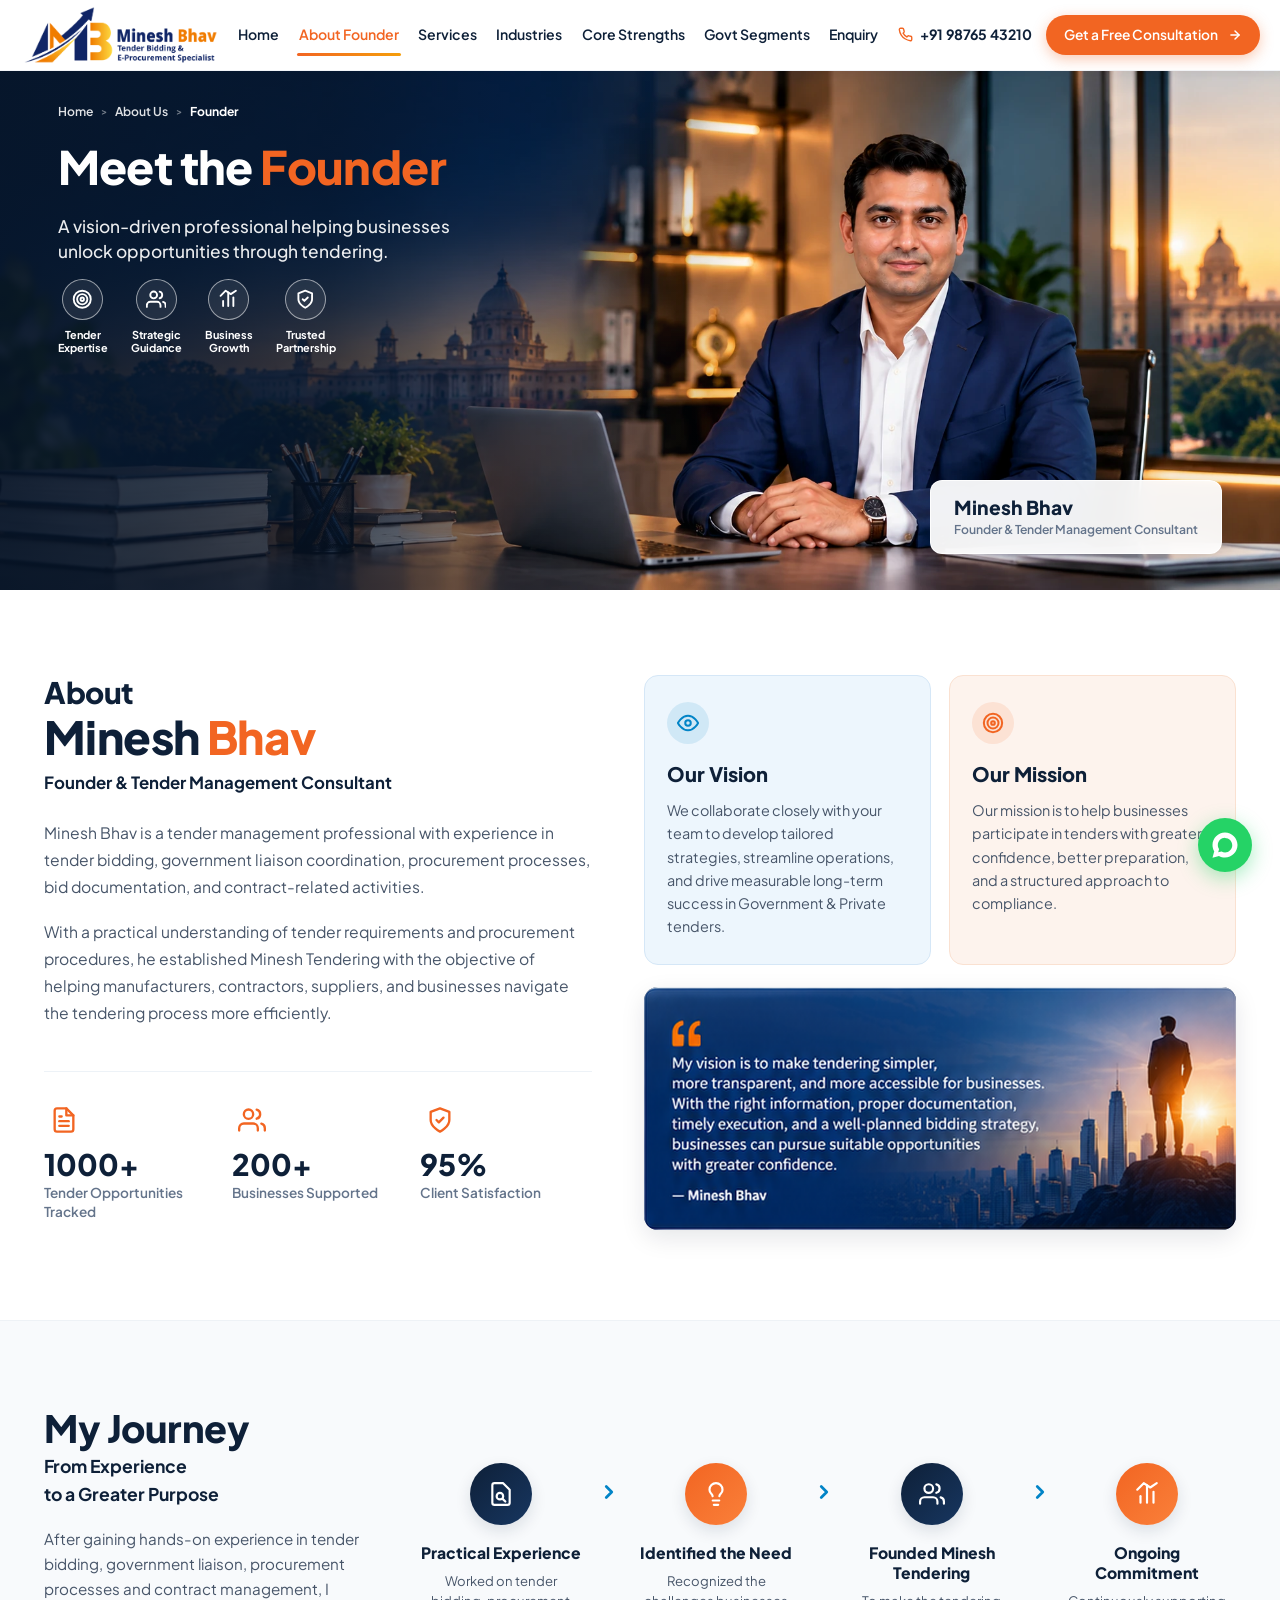
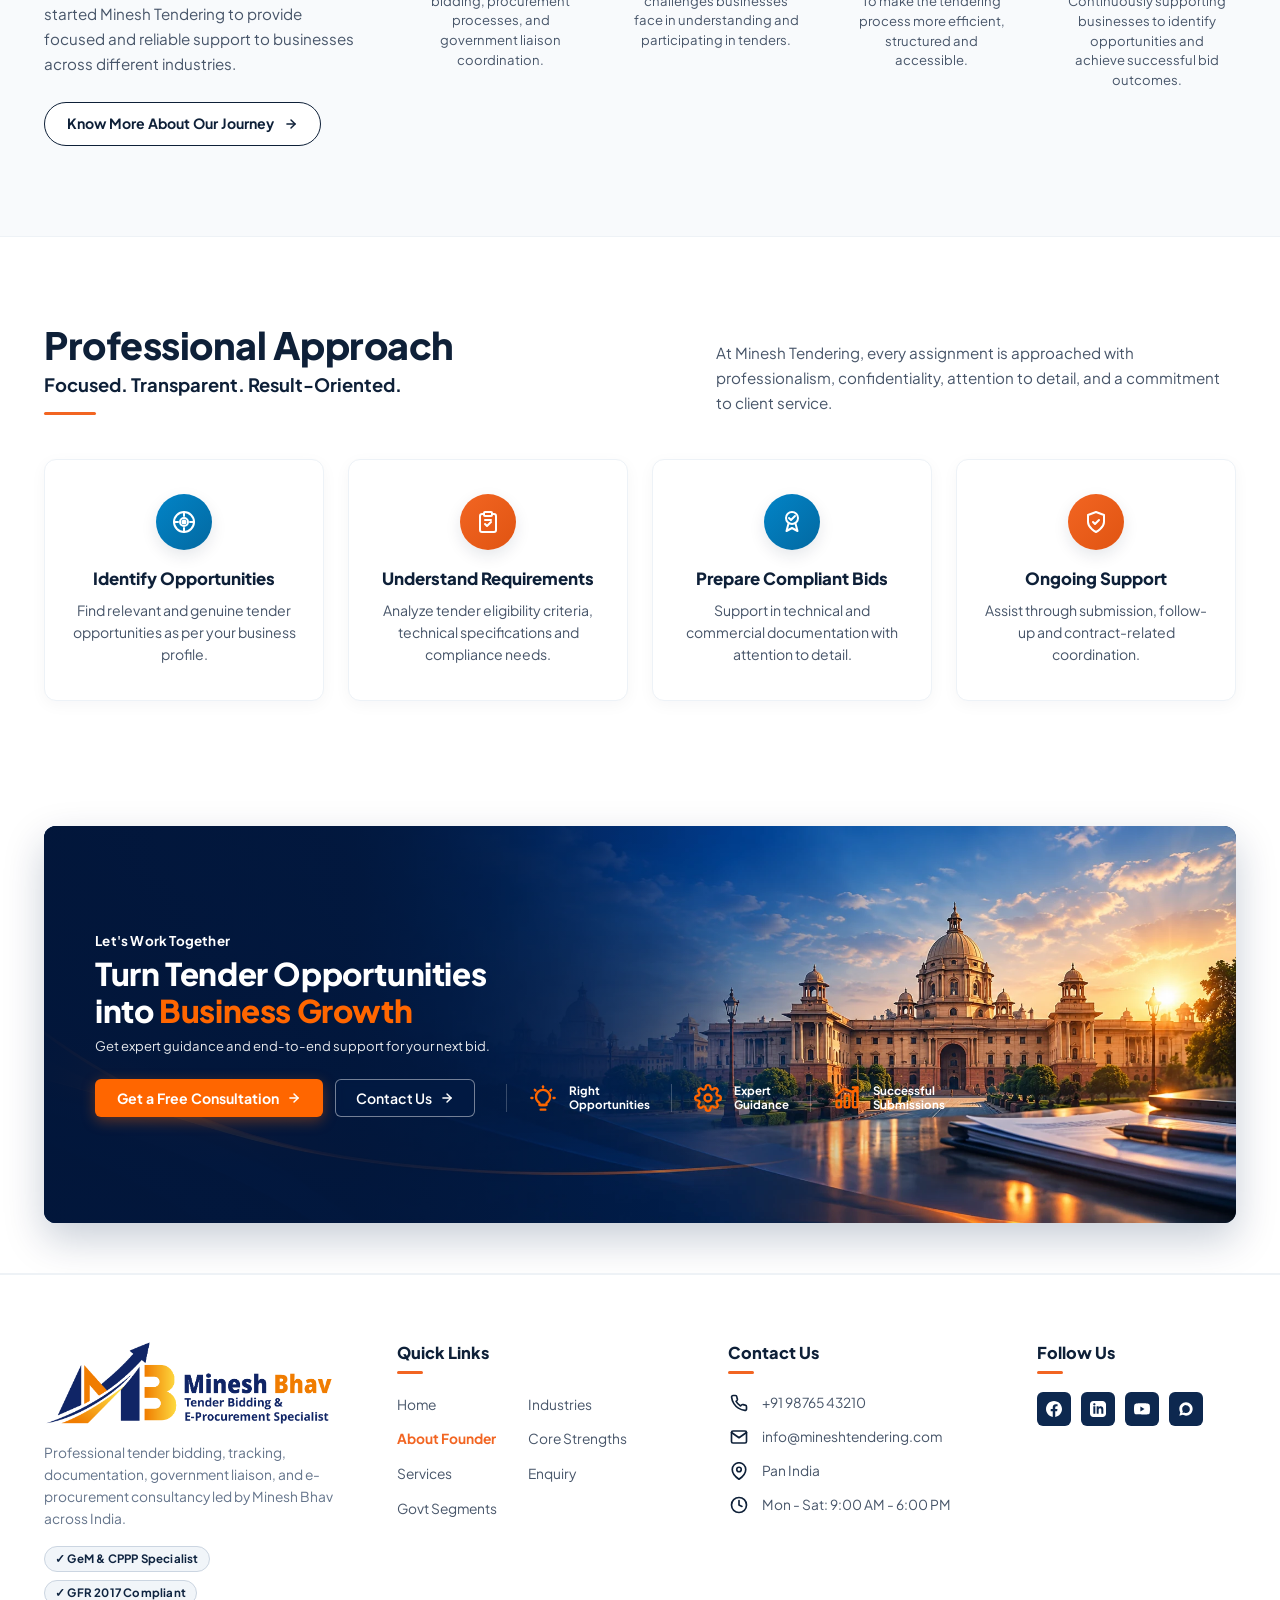
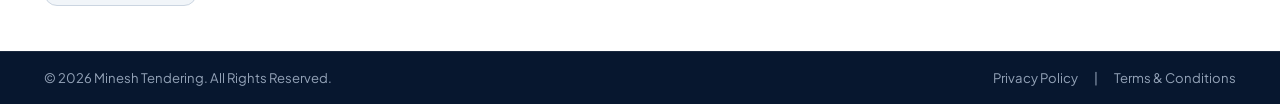
==== commit f7feca94: "Fix logo display, optimize banner image loading with WebP fallbacks, update icons, and correct spell" ====
--- a/about-founder.html
+++ b/about-founder.html
@@ -18,7 +18,7 @@
   <header class="site-header">
     <div class="header-container">
       <a href="index.html" class="header-logo" aria-label="Minesh Bhav Homepage">
-        <img src="assets/logo.png" alt="Minesh Bhav Tender Bidding &amp; E-Procurement Specialist">
+        <img src="assets/logo.png" alt="Minesh Bhav Tender Bidding &amp; E-Procurement Specialist" width="973" height="289" fetchpriority="high">
       </a>
 
       <button class="mobile-menu-toggle" id="menuToggle" aria-label="Toggle navigation menu">
@@ -66,7 +66,10 @@
   <section class="founder-hero-section">
     <div class="founder-hero-banner-card">
       <!-- Master Clean Background Image (Full Width 1969x799) -->
-      <img src="assets/about_banner_section.png" alt="Minesh Bhav Founder - Background" class="founder-hero-bg-img" width="1969" height="799">
+      <picture>
+        <source srcset="assets/about_banner_section.webp" type="image/webp">
+        <img src="assets/about_banner_section.png" alt="Minesh Bhav Founder - Background" class="founder-hero-bg-img" width="1969" height="799" fetchpriority="high" loading="eager" decoding="async">
+      </picture>
       
       <!-- Gradient Scrim for Optimal Contrast & Transparency -->
       <div class="founder-hero-gradient-scrim"></div>
@@ -226,7 +229,7 @@
                 </svg>
               </div>
               <h3>Our Vision</h3>
-              <p>We collaborate closely with your team to develop tailored strategies, streamline operations and drive measurable long-term success in Government &amp; Private tender.</p>
+              <p>We collaborate closely with your team to develop tailored strategies, streamline operations, and drive measurable long-term success in Government &amp; Private tenders.</p>
             </div>
 
             <!-- Our Mission -->
@@ -380,9 +383,13 @@
         <div class="founder-approach-card">
           <div class="founder-approach-icon icon-blue">
             <svg viewBox="0 0 24 24" fill="none" stroke="currentColor" stroke-width="2" stroke-linecap="round" stroke-linejoin="round">
-              <path d="M14 2H6a2 2 0 0 0-2 2v16a2 2 0 0 0 2 2h12a2 2 0 0 0 2-2V8z"></path>
-              <circle cx="11.5" cy="14.5" r="2.5"></circle>
-              <line x1="13.5" y1="16.5" x2="16" y2="19"></line>
+              <circle cx="12" cy="12" r="10"></circle>
+              <line x1="22" y1="12" x2="18" y2="12"></line>
+              <line x1="6" y1="12" x2="2" y2="12"></line>
+              <line x1="12" y1="6" x2="12" y2="2"></line>
+              <line x1="12" y1="22" x2="12" y2="18"></line>
+              <circle cx="12" cy="12" r="4"></circle>
+              <circle cx="12" cy="12" r="1.5" fill="currentColor"></circle>
             </svg>
           </div>
           <h3>Identify Opportunities</h3>
@@ -393,9 +400,10 @@
         <div class="founder-approach-card">
           <div class="founder-approach-icon icon-orange">
             <svg viewBox="0 0 24 24" fill="none" stroke="currentColor" stroke-width="2" stroke-linecap="round" stroke-linejoin="round">
-              <path d="M14 2H6a2 2 0 0 0-2 2v16a2 2 0 0 0 2 2h12a2 2 0 0 0 2-2V8z"></path>
-              <polyline points="9 11 12 14 22 4"></polyline>
-              <polyline points="14 2 14 8 20 8"></polyline>
+              <path d="M16 4h2a2 2 0 0 1 2 2v14a2 2 0 0 1-2 2H6a2 2 0 0 1-2-2V6a2 2 0 0 1 2-2h2"></path>
+              <rect x="8" y="2" width="8" height="4" rx="1" ry="1"></rect>
+              <path d="M9 14l2 2 4-4"></path>
+              <line x1="9" y1="10" x2="15" y2="10"></line>
             </svg>
           </div>
           <h3>Understand Requirements</h3>
@@ -406,9 +414,9 @@
         <div class="founder-approach-card">
           <div class="founder-approach-icon icon-blue">
             <svg viewBox="0 0 24 24" fill="none" stroke="currentColor" stroke-width="2" stroke-linecap="round" stroke-linejoin="round">
-              <path d="M14 2H6a2 2 0 0 0-2 2v16a2 2 0 0 0 2 2h12a2 2 0 0 0 2-2V8z"></path>
-              <polyline points="14 2 14 8 20 8"></polyline>
-              <path d="M9 15l2 2 4-4"></path>
+              <circle cx="12" cy="8" r="6"></circle>
+              <path d="M15.48 13.56l2.02 7.44-5.5-3-5.5 3 2.02-7.44"></path>
+              <path d="M9 8l2 2 4-4"></path>
             </svg>
           </div>
           <h3>Prepare Compliant Bids</h3>
@@ -419,8 +427,8 @@
         <div class="founder-approach-card">
           <div class="founder-approach-icon icon-orange">
             <svg viewBox="0 0 24 24" fill="none" stroke="currentColor" stroke-width="2" stroke-linecap="round" stroke-linejoin="round">
-              <path d="M20.42 4.58a5.4 5.4 0 0 0-7.65 0l-.77.78-.77-.78a5.4 5.4 0 0 0-7.65 7.65l.77.78L12 20.66l7.65-7.65.77-.78a5.4 5.4 0 0 0 0-7.65z"></path>
-              <path d="M9 11l3 3 6-6"></path>
+              <path d="M12 22s8-4 8-10V5l-8-3-8 3v7c0 6 8 10 8 10z"></path>
+              <polyline points="9 12 11 14 15 10"></polyline>
             </svg>
           </div>
           <h3>Ongoing Support</h3>
@@ -436,7 +444,10 @@
   <section class="founder-cta-section">
     <div class="container">
       <div class="founder-cta-wrap">
-        <img src="assets/cta_section_of_about.png" alt="Let's Work Together - Turn Tender Opportunities into Business Growth" class="founder-cta-bg-img" width="2172" height="724">
+        <picture>
+          <source srcset="assets/cta_section_of_about.webp" type="image/webp">
+          <img src="assets/cta_section_of_about.png" alt="Let's Work Together - Turn Tender Opportunities into Business Growth" class="founder-cta-bg-img" width="2172" height="724" loading="lazy" decoding="async">
+        </picture>
         <div class="founder-cta-gradient-scrim"></div>
         <div class="founder-cta-overlay-content">
           <div class="cta-left-content">
--- a/style.css
+++ b/style.css
@@ -257,8 +257,8 @@
 }
 
 .header-logo img {
-  height: 70px;
-  max-height: 76px;
+  height: 58px;
+  max-height: 62px;
   width: auto;
   object-fit: contain;
   display: block;
@@ -594,29 +594,30 @@
 /* Center Logo Core */
 .orbit-center-core {
   position: absolute;
-  width: 136px;
-  height: 136px;
+  width: 140px;
+  height: 140px;
   border-radius: 50%;
   background: #ffffff;
   border: 3px solid #bae6fd;
-  box-shadow: 0 0 0 6px rgba(2, 132, 199, 0.08), 0 12px 32px rgba(15, 36, 64, 0.16);
+  box-shadow: 0 0 0 6px rgba(2, 132, 199, 0.12), 0 12px 32px rgba(15, 36, 64, 0.18);
   display: flex;
   flex-direction: column;
   align-items: center;
   justify-content: center;
   z-index: 10;
-  padding: 12px 14px;
+  padding: 8px 10px;
   animation: centerPulse 3.5s ease-in-out infinite alternate;
   text-align: center;
 }
 
 .orbit-center-core img {
-  width: 100%;
-  max-width: 112px;
-  height: auto;
-  max-height: 52px;
+  width: 68px;
+  height: 68px;
+  max-width: 72px;
+  max-height: 72px;
   object-fit: contain;
   display: block;
+  margin: 0 auto 3px auto;
 }
 
 .orbit-center-core .core-subtext {
@@ -629,7 +630,7 @@
   border-radius: 999px;
   text-transform: uppercase;
   letter-spacing: 0.6px;
-  margin-top: 5px;
+  margin-top: 2px;
   display: inline-block;
   line-height: 1.2;
 }
@@ -4890,6 +4891,8 @@
   padding: 0;
   overflow: hidden;
   line-height: 0;
+  background: #081527;
+  min-height: 380px;
 }
 
 .founder-hero-bg-img {
@@ -4898,6 +4901,8 @@
   height: auto;
   display: block;
   object-fit: cover;
+  min-height: 380px;
+  aspect-ratio: 1969 / 799;
 }
 
 /* Subtle dark gradient scrim on the left for maximum text contrast */
@@ -5081,6 +5086,14 @@
 }
 
 @media (max-width: 768px) {
+  .founder-hero-banner-card {
+    min-height: 280px;
+  }
+  .founder-hero-bg-img {
+    min-height: 280px;
+    height: 300px;
+    object-position: 75% center;
+  }
   .hero-live-heading {
     font-size: 1.55rem;
     top: 9%;
@@ -5907,6 +5920,7 @@
   display: block;
   object-fit: cover;
   min-height: 380px;
+  aspect-ratio: 1983 / 793;
 }
 
 .services-banner-overlay {
@@ -6802,6 +6816,7 @@
   display: block;
   object-fit: cover;
   min-height: 380px;
+  aspect-ratio: 2172 / 724;
 }
 
 .industries-banner-overlay {
@@ -7217,6 +7232,7 @@
   display: block;
   object-fit: cover;
   min-height: 380px;
+  aspect-ratio: 2102 / 748;
 }
 
 .core-banner-overlay {
@@ -7868,6 +7884,7 @@
   display: block;
   object-fit: cover;
   min-height: 380px;
+  aspect-ratio: 2172 / 724;
 }
 
 .govt-banner-overlay {
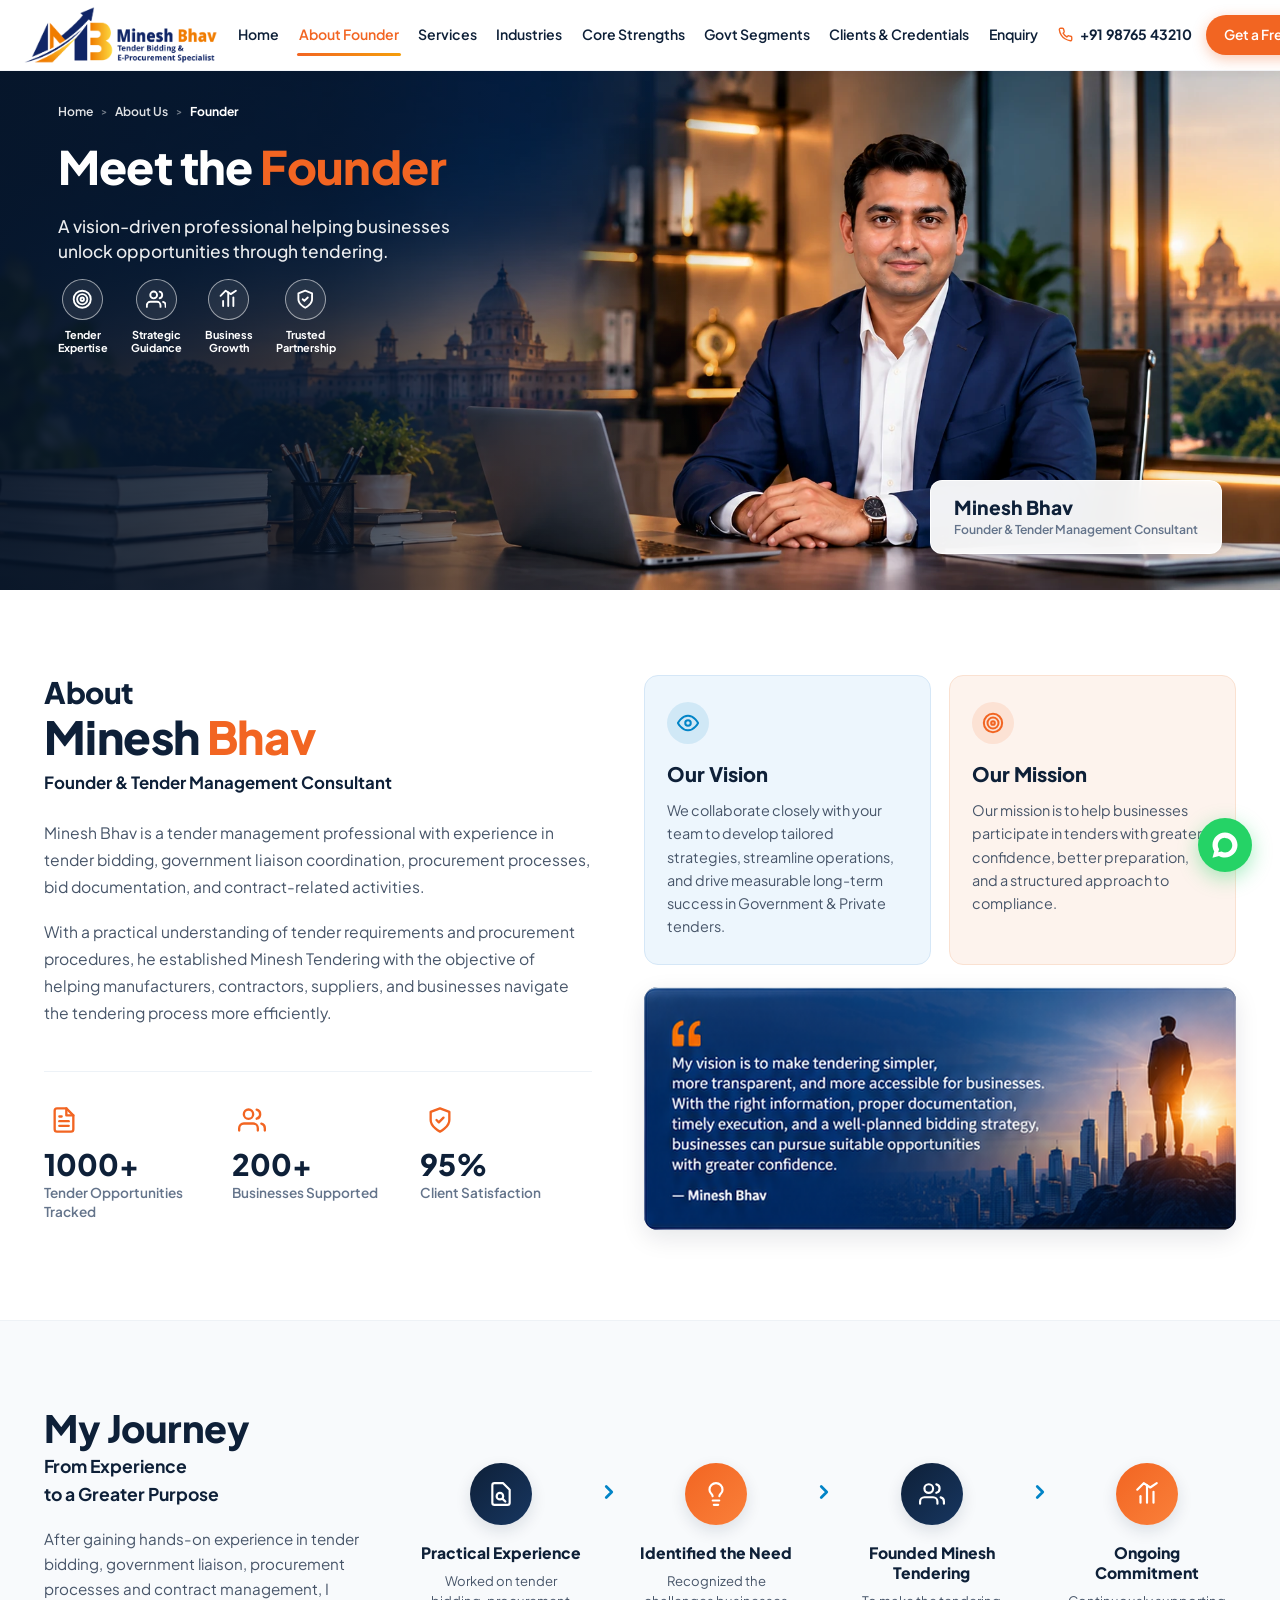
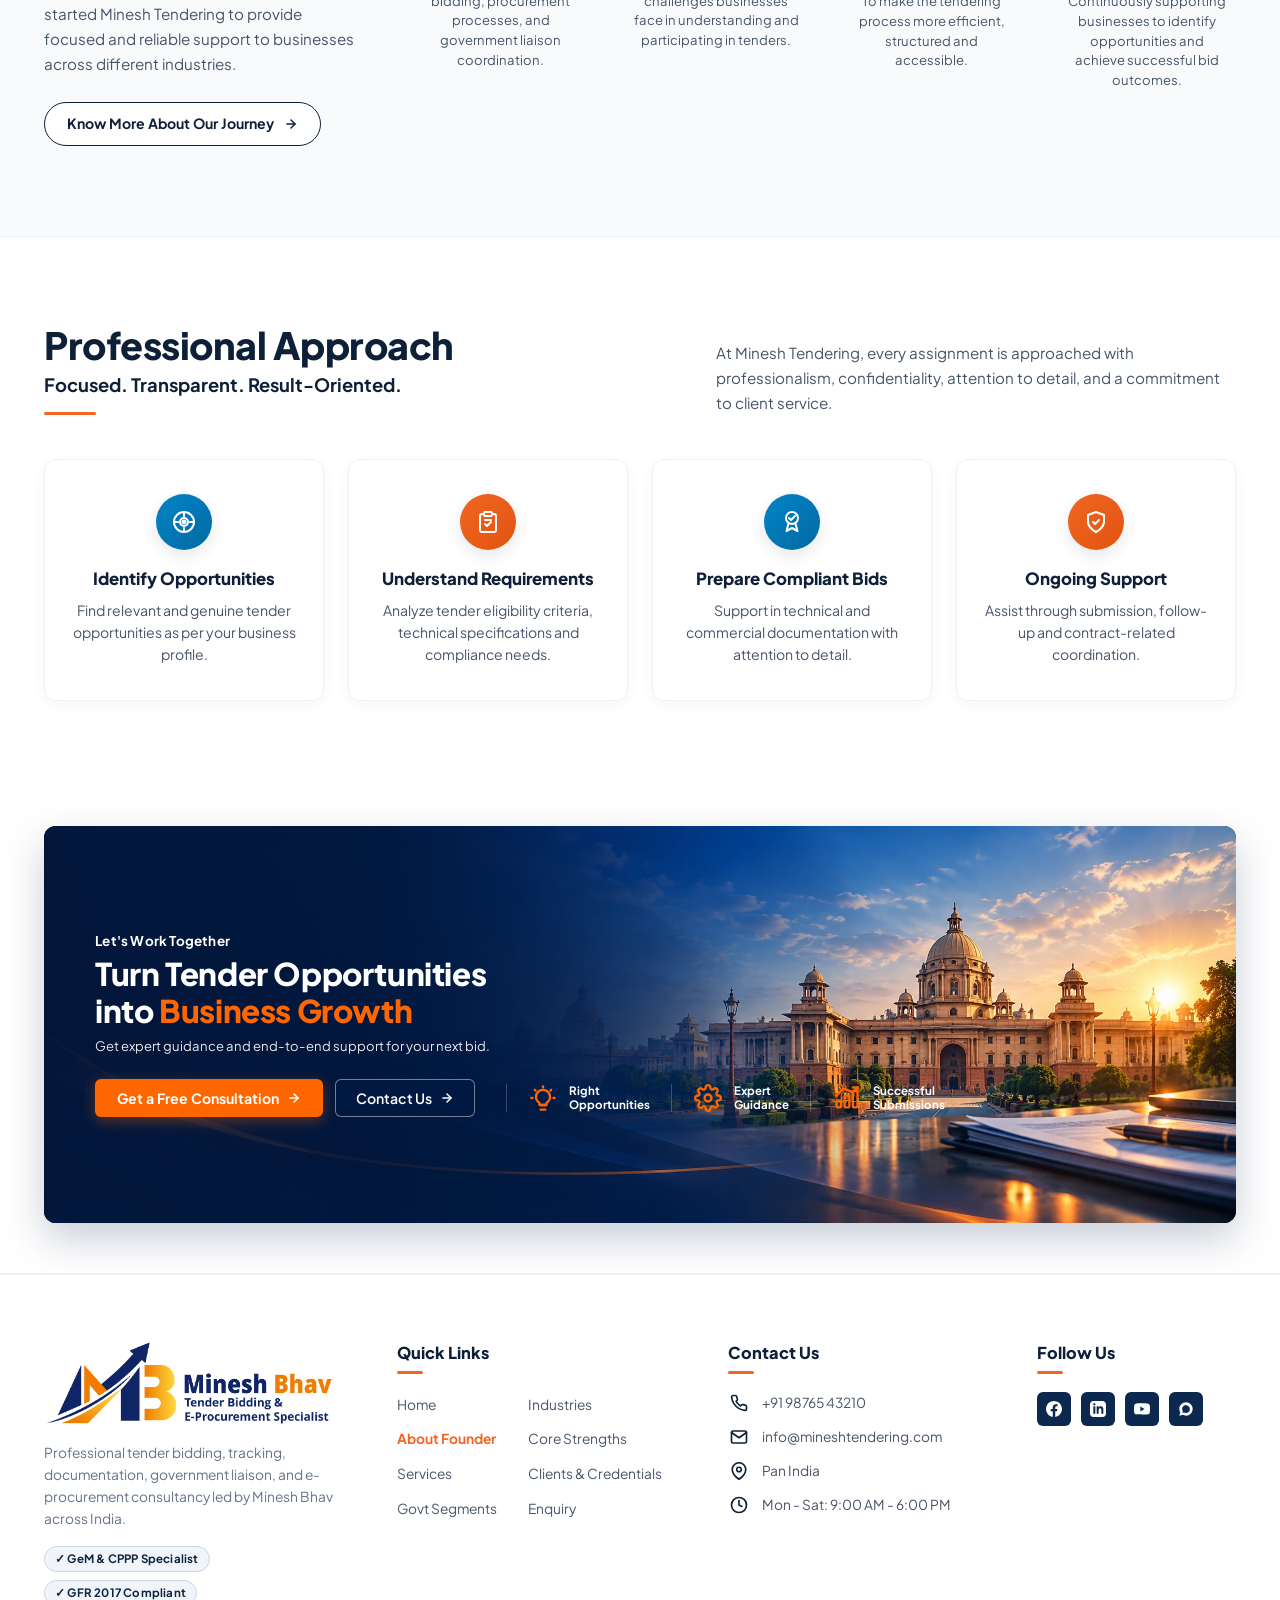
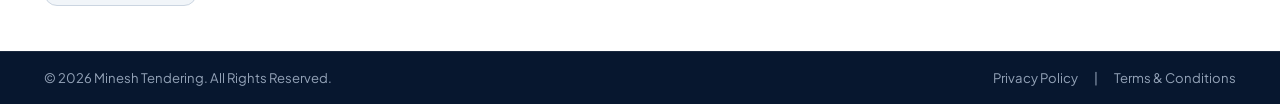
==== commit 072d365b: "Add Our Clients & Credentials page with responsive layout matching reference design, and link in hea" ====
--- a/about-founder.html
+++ b/about-founder.html
@@ -37,6 +37,7 @@
           <li><a href="industries.html" class="nav-link">Industries</a></li>
           <li><a href="core-strengths.html" class="nav-link">Core Strengths</a></li>
           <li><a href="govt-segments.html" class="nav-link">Govt Segments</a></li>
+          <li><a href="client-credentials.html" class="nav-link">Clients &amp; Credentials</a></li>
           <li><a href="enquiry.html" class="nav-link">Enquiry</a></li>
         </ul>
       </nav>
@@ -549,6 +550,7 @@
             <ul class="footer-links-list">
               <li><a href="industries.html">Industries</a></li>
               <li><a href="core-strengths.html">Core Strengths</a></li>
+              <li><a href="client-credentials.html">Clients &amp; Credentials</a></li>
               <li><a href="enquiry.html">Enquiry</a></li>
             </ul>
           </div>
--- a/style.css
+++ b/style.css
@@ -605,19 +605,19 @@
   align-items: center;
   justify-content: center;
   z-index: 10;
-  padding: 8px 10px;
+  padding: 10px 12px;
   animation: centerPulse 3.5s ease-in-out infinite alternate;
   text-align: center;
 }
 
 .orbit-center-core img {
-  width: 68px;
-  height: 68px;
-  max-width: 72px;
-  max-height: 72px;
+  width: 100%;
+  max-width: 118px;
+  height: auto;
+  max-height: 56px;
   object-fit: contain;
   display: block;
-  margin: 0 auto 3px auto;
+  margin: 0 auto;
 }
 
 .orbit-center-core .core-subtext {
@@ -9041,4 +9041,554 @@
   }
 }
 
-
+/* ==========================================================================
+   OUR CLIENTS & CREDENTIALS PAGE STYLES (Accurate to Client Credentials_ page.png)
+   ========================================================================== */
+
+/* 1. Hero Banner */
+.client-hero-banner-section {
+  position: relative;
+  width: 100%;
+  overflow: hidden;
+  background: #071936;
+  margin: 0;
+  padding: 0;
+}
+
+.client-banner-wrap {
+  position: relative;
+  width: 100%;
+  margin: 0;
+  padding: 0;
+  overflow: hidden;
+  line-height: 0;
+  min-height: 380px;
+}
+
+.client-banner-bg-img {
+  width: 100%;
+  height: auto;
+  display: block;
+  object-fit: cover;
+  min-height: 380px;
+  aspect-ratio: 2048 / 574;
+}
+
+.client-banner-overlay {
+  position: absolute;
+  inset: 0;
+  background: linear-gradient(90deg, #071936 0%, rgba(7, 25, 54, 0.92) 42%, rgba(7, 25, 54, 0.6) 65%, rgba(7, 25, 54, 0.15) 100%);
+  display: flex;
+  align-items: center;
+  z-index: 2;
+  padding: 40px 0;
+}
+
+.client-banner-overlay .container {
+  width: 100%;
+  max-width: 1200px;
+  margin: 0 auto;
+  padding: 0 24px;
+}
+
+.client-banner-overlay .breadcrumb-nav {
+  margin-bottom: 12px;
+  display: flex;
+  align-items: center;
+  gap: 8px;
+  font-size: 0.88rem;
+  font-weight: 600;
+  color: #94a3b8;
+}
+
+.client-banner-overlay .breadcrumb-nav a {
+  color: #94a3b8;
+  text-decoration: none;
+  transition: color 0.2s;
+}
+
+.client-banner-overlay .breadcrumb-nav a:hover {
+  color: #ffffff;
+}
+
+.client-banner-overlay .breadcrumb-separator {
+  color: #64748b;
+}
+
+.client-banner-overlay .breadcrumb-current {
+  color: #e2e8f0;
+}
+
+.client-banner-overlay .hero-live-heading {
+  font-size: clamp(2rem, 3.4vw, 3.2rem);
+  font-weight: 800;
+  color: #ffffff;
+  line-height: 1.15;
+  margin: 0 0 8px 0;
+}
+
+.client-banner-overlay .hero-live-subheading {
+  font-size: clamp(1rem, 1.6vw, 1.3rem);
+  font-weight: 700;
+  color: #ffffff;
+  margin: 0 0 12px 0;
+  letter-spacing: 0.3px;
+}
+
+.client-banner-overlay .header-accent-line {
+  width: 54px;
+  height: 4px;
+  background: #f26522;
+  border-radius: 2px;
+  margin: 0 0 16px 0;
+}
+
+.client-banner-overlay .hero-live-lead-text {
+  font-size: 0.96rem;
+  line-height: 1.65;
+  color: rgba(255, 255, 255, 0.9);
+  max-width: 620px;
+  margin: 0;
+}
+
+/* 2. Trusted by Leading Government Organizations */
+.client-orgs-section {
+  padding: 65px 0 75px 0;
+  background-color: #ffffff;
+}
+
+.client-orgs-grid {
+  display: grid;
+  grid-template-columns: repeat(5, 1fr);
+  gap: 16px;
+  margin-top: 36px;
+}
+
+.client-org-card {
+  background: #ffffff;
+  border: 1px solid #e2e8f0;
+  border-radius: 12px;
+  padding: 22px 14px 18px 14px;
+  text-align: center;
+  display: flex;
+  flex-direction: column;
+  align-items: center;
+  justify-content: center;
+  box-shadow: 0 4px 14px rgba(15, 36, 64, 0.04);
+  transition: all 0.3s ease;
+  min-height: 140px;
+}
+
+.client-org-card:hover {
+  transform: translateY(-4px);
+  box-shadow: 0 12px 28px rgba(15, 36, 64, 0.1);
+  border-color: #bae6fd;
+}
+
+.client-org-logo-wrap {
+  height: 60px;
+  display: flex;
+  align-items: center;
+  justify-content: center;
+  margin-bottom: 12px;
+}
+
+.client-org-logo {
+  max-height: 52px;
+  max-width: 120px;
+  width: auto;
+  object-fit: contain;
+  display: block;
+}
+
+.client-org-title {
+  font-size: 0.88rem;
+  font-weight: 800;
+  color: #0f2440;
+  line-height: 1.25;
+  margin-bottom: 4px;
+}
+
+.client-org-sub {
+  font-size: 0.74rem;
+  color: #64748b;
+  font-weight: 500;
+  margin: 0;
+  line-height: 1.2;
+}
+
+/* 3. Performance Metrics Full-Width Navy Banner */
+.client-stats-bar-section {
+  background: linear-gradient(135deg, #071936 0%, #0b264e 100%);
+  padding: 44px 0;
+  position: relative;
+  overflow: hidden;
+  box-shadow: 0 10px 30px rgba(7, 25, 54, 0.2);
+}
+
+.client-stats-bar-section::before {
+  content: "";
+  position: absolute;
+  inset: 0;
+  background-image: radial-gradient(circle at 80% 50%, rgba(2, 132, 199, 0.12) 0%, transparent 60%);
+  pointer-events: none;
+}
+
+.client-stats-grid {
+  display: grid;
+  grid-template-columns: repeat(4, 1fr);
+  align-items: center;
+  justify-items: center;
+  position: relative;
+  z-index: 2;
+}
+
+.client-stat-item {
+  display: flex;
+  flex-direction: column;
+  align-items: center;
+  text-align: center;
+  position: relative;
+  width: 100%;
+  padding: 0 20px;
+  border-right: 1px solid rgba(255, 255, 255, 0.14);
+}
+
+.client-stat-item:last-child {
+  border-right: none;
+}
+
+.client-stat-icon-wrap {
+  width: 48px;
+  height: 48px;
+  border-radius: 50%;
+  background: rgba(255, 255, 255, 0.08);
+  display: flex;
+  align-items: center;
+  justify-content: center;
+  margin-bottom: 10px;
+  color: #ffffff;
+  border: 1px solid rgba(255, 255, 255, 0.12);
+}
+
+.client-stat-icon-wrap svg {
+  width: 24px;
+  height: 24px;
+  stroke: #ffffff;
+}
+
+.client-stat-number {
+  font-size: clamp(2.2rem, 3.4vw, 2.9rem);
+  font-weight: 900;
+  color: #f26522;
+  line-height: 1;
+  margin-bottom: 6px;
+  letter-spacing: -0.5px;
+}
+
+.client-stat-label {
+  font-size: 0.95rem;
+  font-weight: 600;
+  color: #ffffff;
+  letter-spacing: 0.2px;
+  margin: 0;
+}
+
+/* 4. Our Key Credentials Section */
+.client-credentials-section {
+  padding: 70px 0 80px 0;
+  background-color: #f8fafc;
+}
+
+.cred-carousel-container {
+  position: relative;
+  margin-top: 38px;
+}
+
+.cred-cards-grid {
+  display: grid;
+  grid-template-columns: repeat(4, 1fr);
+  gap: 20px;
+}
+
+.cred-card {
+  background: #ffffff;
+  border: 1px solid #e2e8f0;
+  border-radius: 12px;
+  overflow: hidden;
+  box-shadow: 0 6px 20px rgba(15, 36, 64, 0.05);
+  display: flex;
+  flex-direction: column;
+  transition: all 0.3s ease;
+}
+
+.cred-card:hover {
+  transform: translateY(-5px);
+  box-shadow: 0 16px 36px rgba(15, 36, 64, 0.12);
+  border-color: #bae6fd;
+}
+
+.cred-img-wrap {
+  background: #ffffff;
+  padding: 14px 14px 6px 14px;
+  display: flex;
+  align-items: center;
+  justify-content: center;
+  border-bottom: 1px solid #f1f5f9;
+}
+
+.cred-img-wrap img {
+  width: 100%;
+  height: auto;
+  aspect-ratio: 207 / 154;
+  object-fit: contain;
+  border-radius: 6px;
+  box-shadow: 0 2px 10px rgba(15, 36, 64, 0.08);
+  transition: transform 0.3s ease;
+}
+
+.cred-card:hover .cred-img-wrap img {
+  transform: scale(1.02);
+}
+
+.cred-card-body {
+  padding: 16px 16px 18px 16px;
+  display: flex;
+  align-items: center;
+  justify-content: space-between;
+  gap: 12px;
+}
+
+.cred-info {
+  flex: 1;
+}
+
+.cred-title {
+  font-size: 0.96rem;
+  font-weight: 800;
+  color: #0f2440;
+  line-height: 1.25;
+  margin-bottom: 4px;
+}
+
+.cred-sub {
+  font-size: 0.78rem;
+  color: #64748b;
+  font-weight: 500;
+  margin: 0;
+  line-height: 1.25;
+}
+
+.cred-download-btn {
+  width: 34px;
+  height: 34px;
+  border-radius: 50%;
+  background: #f1f5f9;
+  border: 1px solid #e2e8f0;
+  display: flex;
+  align-items: center;
+  justify-content: center;
+  color: #0066cc;
+  cursor: pointer;
+  flex-shrink: 0;
+  transition: all 0.2s ease;
+}
+
+.cred-download-btn:hover {
+  background: #0066cc;
+  color: #ffffff;
+  border-color: #0066cc;
+  transform: translateY(-2px);
+}
+
+.cred-nav-btn {
+  position: absolute;
+  top: 50%;
+  transform: translateY(-50%);
+  width: 40px;
+  height: 40px;
+  border-radius: 50%;
+  background: #ffffff;
+  border: 1px solid #cbd5e1;
+  box-shadow: 0 4px 14px rgba(15, 36, 64, 0.12);
+  display: flex;
+  align-items: center;
+  justify-content: center;
+  cursor: pointer;
+  z-index: 5;
+  color: #0f2440;
+  transition: all 0.2s ease;
+}
+
+.cred-nav-btn:hover {
+  background: #0066cc;
+  color: #ffffff;
+  border-color: #0066cc;
+}
+
+.cred-nav-btn.prev {
+  left: -20px;
+}
+
+.cred-nav-btn.next {
+  right: -20px;
+}
+
+/* 5. What Our Clients Say (Testimonials) */
+.client-testimonials-section {
+  padding: 70px 0 85px 0;
+  background-color: #ffffff;
+}
+
+.testim-cards-grid {
+  display: grid;
+  grid-template-columns: repeat(3, 1fr);
+  gap: 24px;
+  margin-top: 38px;
+}
+
+.testim-card {
+  background: #ffffff;
+  border: 1px solid #e2e8f0;
+  border-radius: 14px;
+  box-shadow: 0 6px 22px rgba(15, 36, 64, 0.05);
+  padding: 30px 24px 22px 24px;
+  display: flex;
+  flex-direction: column;
+  justify-content: space-between;
+  position: relative;
+  transition: all 0.3s ease;
+}
+
+.testim-card:hover {
+  transform: translateY(-4px);
+  box-shadow: 0 16px 36px rgba(15, 36, 64, 0.1);
+  border-color: #f26522;
+}
+
+.testim-quote-mark {
+  font-size: 3rem;
+  line-height: 0.8;
+  font-family: Georgia, serif;
+  font-weight: 900;
+  color: #f26522;
+  margin-bottom: 14px;
+  user-select: none;
+}
+
+.testim-quote-text {
+  font-size: 0.94rem;
+  line-height: 1.65;
+  color: #334155;
+  margin: 0 0 24px 0;
+  flex-grow: 1;
+}
+
+.testim-author-row {
+  display: flex;
+  align-items: center;
+  gap: 14px;
+  padding-top: 18px;
+  border-top: 1px solid #f1f5f9;
+}
+
+.testim-avatar {
+  width: 36px;
+  height: 42px;
+  object-fit: contain;
+  flex-shrink: 0;
+}
+
+.testim-author-info {
+  flex: 1;
+}
+
+.testim-author-name {
+  font-size: 0.92rem;
+  font-weight: 800;
+  color: #0f2440;
+  margin: 0 0 2px 0;
+}
+
+.testim-author-sub {
+  font-size: 0.76rem;
+  color: #64748b;
+  margin: 0 0 4px 0;
+  font-weight: 500;
+}
+
+.testim-stars {
+  color: #f59e0b;
+  font-size: 0.88rem;
+  letter-spacing: 2px;
+}
+
+/* Responsive Rules for Clients & Credentials Page */
+@media (max-width: 1024px) {
+  .client-orgs-grid {
+    grid-template-columns: repeat(3, 1fr);
+  }
+  .cred-cards-grid {
+    grid-template-columns: repeat(2, 1fr);
+    gap: 16px;
+  }
+  .testim-cards-grid {
+    grid-template-columns: repeat(2, 1fr);
+  }
+  .cred-nav-btn {
+    display: none;
+  }
+}
+
+@media (max-width: 768px) {
+  .client-banner-wrap {
+    min-height: 300px;
+  }
+  .client-banner-bg-img {
+    min-height: 300px;
+    height: 320px;
+    object-position: 75% center;
+  }
+  .client-banner-overlay .hero-live-heading {
+    font-size: 1.75rem;
+  }
+  .client-orgs-grid {
+    grid-template-columns: repeat(2, 1fr);
+    gap: 12px;
+  }
+  .client-stats-grid {
+    grid-template-columns: repeat(2, 1fr);
+    gap: 28px 16px;
+  }
+  .client-stat-item {
+    border-right: none;
+  }
+  .client-stat-item:nth-child(1),
+  .client-stat-item:nth-child(3) {
+    border-right: 1px solid rgba(255, 255, 255, 0.14);
+  }
+  .testim-cards-grid {
+    grid-template-columns: 1fr;
+  }
+  .cred-cards-grid {
+    grid-template-columns: 1fr;
+  }
+}
+
+@media (max-width: 480px) {
+  .client-stats-grid {
+    grid-template-columns: 1fr;
+    gap: 24px;
+  }
+  .client-stat-item {
+    border-right: none !important;
+    border-bottom: 1px solid rgba(255, 255, 255, 0.12);
+    padding-bottom: 18px;
+  }
+  .client-stat-item:last-child {
+    border-bottom: none;
+    padding-bottom: 0;
+  }
+}
+
+
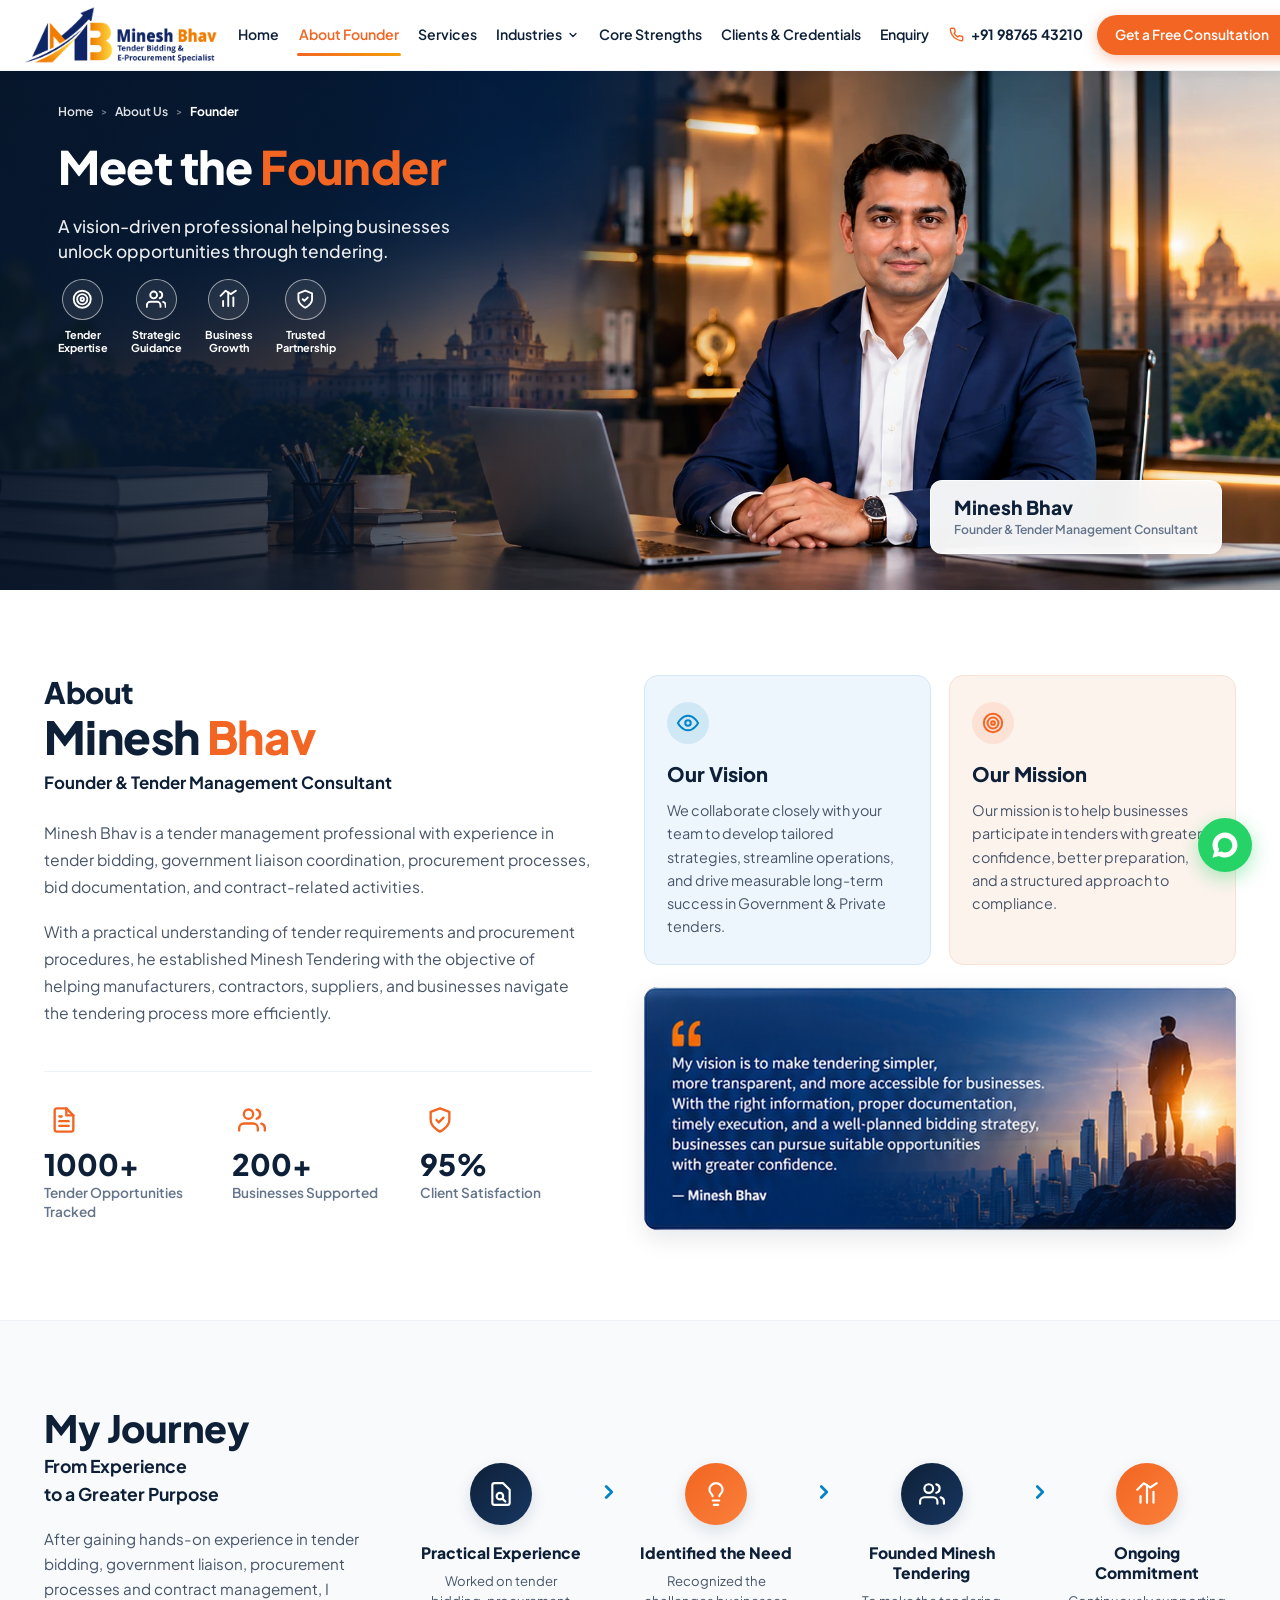
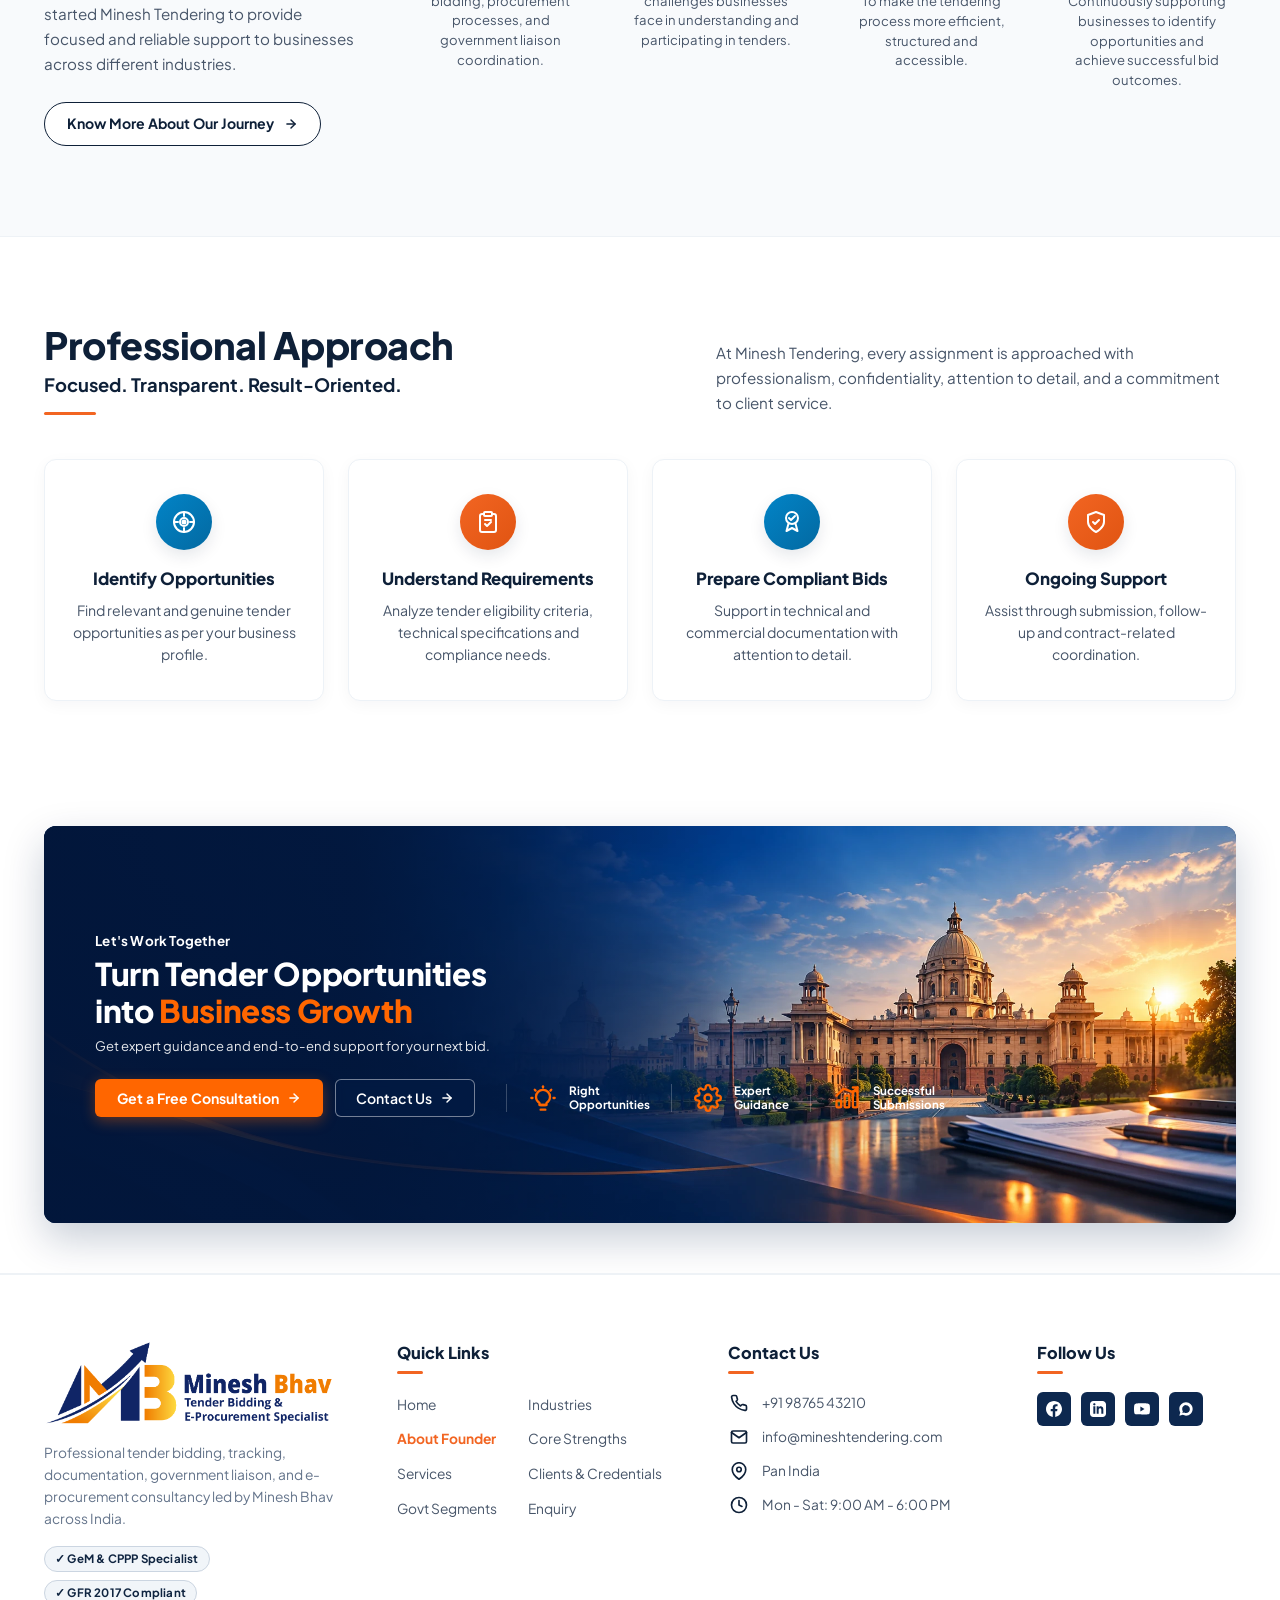
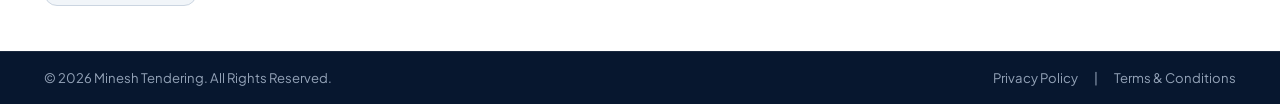
==== commit db0bd5e6: "Club Industries and Govt Segments under an Industries dropdown submenu" ====
--- a/about-founder.html
+++ b/about-founder.html
@@ -34,9 +34,19 @@
           <li><a href="index.html" class="nav-link">Home</a></li>
           <li><a href="about-founder.html" class="nav-link active">About Founder</a></li>
           <li><a href="services.html" class="nav-link">Services</a></li>
-          <li><a href="industries.html" class="nav-link">Industries</a></li>
+          <li class="nav-item has-dropdown">
+            <a href="industries.html" class="nav-link dropdown-toggle" aria-expanded="false" aria-haspopup="true">
+              <span>Industries</span>
+              <svg class="dropdown-chevron" viewBox="0 0 24 24" width="12" height="12" fill="none" stroke="currentColor" stroke-width="2.5" stroke-linecap="round" stroke-linejoin="round">
+                <polyline points="6 9 12 15 18 9"></polyline>
+              </svg>
+            </a>
+            <ul class="dropdown-menu">
+              <li><a href="industries.html" class="dropdown-item">Focus Industries</a></li>
+              <li><a href="govt-segments.html" class="dropdown-item">Govt Segments</a></li>
+            </ul>
+          </li>
           <li><a href="core-strengths.html" class="nav-link">Core Strengths</a></li>
-          <li><a href="govt-segments.html" class="nav-link">Govt Segments</a></li>
           <li><a href="client-credentials.html" class="nav-link">Clients &amp; Credentials</a></li>
           <li><a href="enquiry.html" class="nav-link">Enquiry</a></li>
         </ul>
--- a/style.css
+++ b/style.css
@@ -317,6 +317,99 @@
   width: 100%;
 }
 
+/* --------------------------------------------------------------------------
+   Navigation Dropdown (Industries -> Focus Industries & Govt Segments)
+   -------------------------------------------------------------------------- */
+.nav-item.has-dropdown {
+  position: relative;
+  display: inline-flex;
+  align-items: center;
+}
+
+.dropdown-toggle {
+  display: inline-flex;
+  align-items: center;
+  gap: 5px;
+  cursor: pointer;
+}
+
+.dropdown-chevron {
+  transition: transform 0.25s ease;
+  flex-shrink: 0;
+  display: inline-block;
+  vertical-align: middle;
+}
+
+.nav-item.has-dropdown:hover .dropdown-chevron,
+.nav-item.has-dropdown:focus-within .dropdown-chevron {
+  transform: rotate(180deg);
+}
+
+.nav-item.has-dropdown::after {
+  content: "";
+  position: absolute;
+  top: 100%;
+  left: 0;
+  width: 100%;
+  height: 14px;
+}
+
+.dropdown-menu {
+  position: absolute;
+  top: calc(100% + 8px);
+  left: 0;
+  min-width: 200px;
+  background: #ffffff;
+  border-radius: 12px;
+  box-shadow: 0 12px 32px rgba(15, 36, 64, 0.14);
+  border: 1px solid #e2e8f0;
+  padding: 8px 0;
+  list-style: none;
+  margin: 0;
+  opacity: 0;
+  visibility: hidden;
+  transform: translateY(8px);
+  transition: all 0.22s cubic-bezier(0.16, 1, 0.3, 1);
+  z-index: 1000;
+}
+
+.nav-item.has-dropdown:hover .dropdown-menu,
+.nav-item.has-dropdown:focus-within .dropdown-menu {
+  opacity: 1;
+  visibility: visible;
+  transform: translateY(0);
+}
+
+.dropdown-menu li {
+  width: 100%;
+  display: block;
+}
+
+.dropdown-item {
+  display: flex;
+  align-items: center;
+  gap: 8px;
+  padding: 10px 18px;
+  font-size: 0.88rem;
+  font-weight: 600;
+  color: #0f2440;
+  text-decoration: none;
+  transition: all 0.2s ease;
+  white-space: nowrap;
+}
+
+.dropdown-item:hover,
+.dropdown-item.active {
+  background-color: #f8fafc;
+  color: #f26522;
+  padding-left: 22px;
+}
+
+.dropdown-item.active {
+  font-weight: 700;
+  border-left: 3px solid #f26522;
+}
+
 .header-cta {
   display: flex;
   align-items: center;
@@ -4560,6 +4653,36 @@
   .nav-menu.open {
     display: flex;
   }
+  .nav-item.has-dropdown {
+    width: 100%;
+    flex-direction: column;
+    align-items: flex-start;
+  }
+  .nav-item.has-dropdown .dropdown-toggle {
+    width: 100%;
+    display: flex;
+    justify-content: space-between;
+  }
+  .nav-item.has-dropdown::after {
+    display: none;
+  }
+  .dropdown-menu {
+    position: static;
+    opacity: 1;
+    visibility: visible;
+    transform: none;
+    box-shadow: none;
+    border: none;
+    background-color: #f8fafc;
+    border-radius: 8px;
+    width: 100%;
+    padding: 6px 0;
+    margin: 6px 0 10px 0;
+  }
+  .dropdown-item {
+    padding: 9px 16px;
+    font-size: 0.86rem;
+  }
   .mobile-menu-toggle {
     display: block;
   }
@@ -8280,15 +8403,16 @@
   padding: 0;
   overflow: hidden;
   line-height: 0;
+  height: clamp(210px, 16vw, 260px);
 }
 
 .govt-cta-bg-img {
   width: 100%;
   max-width: 100%;
-  height: auto;
+  height: 100%;
   display: block;
   object-fit: cover;
-  min-height: 320px;
+  object-position: center right;
 }
 
 .govt-cta-overlay {
@@ -8299,27 +8423,28 @@
   height: 100%;
   display: flex;
   align-items: center;
-  padding: clamp(24px, 4.5vw, 65px) clamp(24px, 5.5vw, 90px);
+  padding: 0 clamp(24px, 5.5vw, 90px);
   z-index: 2;
   box-sizing: border-box;
   line-height: normal;
+  background: linear-gradient(90deg, #021738 0%, rgba(2, 23, 56, 0.95) 45%, rgba(2, 23, 56, 0.6) 70%, rgba(2, 23, 56, 0.1) 100%);
 }
 
 .govt-cta-left {
   display: flex;
   flex-direction: column;
   align-items: flex-start;
-  max-width: clamp(340px, 48vw, 600px);
+  max-width: clamp(340px, 48vw, 580px);
   z-index: 3;
 }
 
 .govt-cta-title {
-  font-size: clamp(1.8rem, 3.2vw, 2.9rem);
+  font-size: clamp(1.45rem, 2.2vw, 2.2rem);
   font-weight: 800;
   color: #ffffff;
   line-height: 1.18;
-  letter-spacing: -0.5px;
-  margin: 0 0 clamp(8px, 1.2vw, 14px) 0;
+  letter-spacing: -0.4px;
+  margin: 0 0 clamp(6px, 0.8vw, 10px) 0;
 }
 
 .govt-cta-title .text-orange {
@@ -8327,10 +8452,21 @@
 }
 
 .govt-cta-desc {
-  font-size: clamp(0.92rem, 1.1vw, 1.05rem);
+  font-size: clamp(0.85rem, 0.95vw, 0.98rem);
   color: rgba(255, 255, 255, 0.9);
-  line-height: 1.55;
-  margin: 0 0 clamp(16px, 2vw, 24px) 0;
+  line-height: 1.45;
+  margin: 0 0 clamp(12px, 1.4vw, 18px) 0;
+}
+
+.govt-cta-left .btn {
+  padding: 10px 24px;
+  font-size: 0.92rem;
+  border-radius: 50px;
+}
+
+.govt-cta-left .btn svg {
+  width: 16px;
+  height: 16px;
 }
 
 /* Responsive Media Queries for Govt Segments */
@@ -8355,15 +8491,18 @@
     padding: 36px 20px 44px 20px;
     background: #012757;
   }
+  .govt-cta-banner-wrap {
+    height: auto;
+  }
   .govt-cta-overlay {
     position: relative;
-    padding: 36px 20px 44px 20px;
+    padding: 32px 20px 38px 20px;
     background: #021738;
   }
   .govt-banner-bg-img,
   .govt-cta-bg-img {
-    min-height: 200px;
-    height: 220px;
+    min-height: 180px;
+    height: 200px;
   }
   .govt-banner-left,
   .govt-cta-left {
@@ -9076,66 +9215,83 @@
 
 .client-banner-overlay {
   position: absolute;
-  inset: 0;
+  top: 0;
+  left: 0;
+  width: 100%;
+  height: 100%;
+  display: flex;
+  align-items: center;
+  padding: clamp(28px, 5vw, 65px) clamp(24px, 6vw, 90px);
+  z-index: 2;
+  box-sizing: border-box;
+  line-height: normal;
   background: linear-gradient(90deg, #071936 0%, rgba(7, 25, 54, 0.92) 42%, rgba(7, 25, 54, 0.6) 65%, rgba(7, 25, 54, 0.15) 100%);
-  display: flex;
-  align-items: center;
-  z-index: 2;
-  padding: 40px 0;
-}
-
-.client-banner-overlay .container {
-  width: 100%;
-  max-width: 1200px;
-  margin: 0 auto;
-  padding: 0 24px;
-}
-
-.client-banner-overlay .breadcrumb-nav {
-  margin-bottom: 12px;
+}
+
+.client-banner-left {
+  display: flex;
+  flex-direction: column;
+  align-items: flex-start;
+  max-width: clamp(340px, 48vw, 620px);
+  z-index: 3;
+}
+
+.client-banner-breadcrumbs {
   display: flex;
   align-items: center;
   gap: 8px;
   font-size: 0.88rem;
   font-weight: 600;
   color: #94a3b8;
-}
-
-.client-banner-overlay .breadcrumb-nav a {
+  margin: 0 0 12px 0;
+}
+
+.client-banner-breadcrumbs a {
   color: #94a3b8;
   text-decoration: none;
   transition: color 0.2s;
 }
 
-.client-banner-overlay .breadcrumb-nav a:hover {
+.client-banner-breadcrumbs a:hover {
   color: #ffffff;
 }
 
-.client-banner-overlay .breadcrumb-separator {
+.client-banner-breadcrumbs .bc-sep {
   color: #64748b;
-}
-
-.client-banner-overlay .breadcrumb-current {
+  font-size: 0.85rem;
+}
+
+.client-banner-breadcrumbs .bc-curr {
   color: #e2e8f0;
 }
 
-.client-banner-overlay .hero-live-heading {
-  font-size: clamp(2rem, 3.4vw, 3.2rem);
+.client-banner-title {
+  position: static !important;
+  font-size: clamp(2.1rem, 3.6vw, 3.5rem);
   font-weight: 800;
   color: #ffffff;
   line-height: 1.15;
-  margin: 0 0 8px 0;
-}
-
-.client-banner-overlay .hero-live-subheading {
-  font-size: clamp(1rem, 1.6vw, 1.3rem);
+  letter-spacing: -0.5px;
+  margin: 0 0 10px 0;
+  text-align: left;
+}
+
+.client-banner-title .text-orange {
+  color: #f26522;
+}
+
+.client-banner-subtitle {
+  position: static !important;
+  font-size: clamp(1rem, 1.5vw, 1.25rem);
   font-weight: 700;
   color: #ffffff;
   margin: 0 0 12px 0;
   letter-spacing: 0.3px;
-}
-
-.client-banner-overlay .header-accent-line {
+  line-height: 1.35;
+  text-align: left;
+}
+
+.client-banner-accent {
   width: 54px;
   height: 4px;
   background: #f26522;
@@ -9143,78 +9299,78 @@
   margin: 0 0 16px 0;
 }
 
-.client-banner-overlay .hero-live-lead-text {
-  font-size: 0.96rem;
+.client-banner-lead {
+  position: static !important;
+  font-size: clamp(0.88rem, 1.05vw, 0.98rem);
   line-height: 1.65;
-  color: rgba(255, 255, 255, 0.9);
-  max-width: 620px;
+  color: rgba(255, 255, 255, 0.92);
   margin: 0;
+  text-align: left;
 }
 
 /* 2. Trusted by Leading Government Organizations */
 .client-orgs-section {
-  padding: 65px 0 75px 0;
+  padding: 95px 0 110px 0;
   background-color: #ffffff;
+}
+
+.client-orgs-section .container {
+  max-width: 1440px;
+  padding: 0 clamp(24px, 4vw, 48px);
+}
+
+.client-orgs-section .services-split-header h2 {
+  font-size: clamp(2.2rem, 3.4vw, 3rem);
+  font-weight: 800;
+  color: #0f2440;
+  line-height: 1.2;
+}
+
+.client-orgs-section .split-header-right {
+  font-size: 1.12rem;
+  line-height: 1.7;
+  color: #475569;
+  max-width: 620px;
 }
 
 .client-orgs-grid {
   display: grid;
   grid-template-columns: repeat(5, 1fr);
-  gap: 16px;
-  margin-top: 36px;
+  gap: 24px;
+  margin-top: 52px;
 }
 
 .client-org-card {
   background: #ffffff;
   border: 1px solid #e2e8f0;
-  border-radius: 12px;
-  padding: 22px 14px 18px 14px;
-  text-align: center;
-  display: flex;
-  flex-direction: column;
+  border-radius: 14px;
+  overflow: hidden;
+  box-shadow: 0 4px 16px rgba(15, 36, 64, 0.05);
+  transition: all 0.35s cubic-bezier(0.16, 1, 0.3, 1);
+  display: flex;
   align-items: center;
   justify-content: center;
-  box-shadow: 0 4px 14px rgba(15, 36, 64, 0.04);
-  transition: all 0.3s ease;
-  min-height: 140px;
+  padding: 0;
+  aspect-ratio: 360 / 256;
 }
 
 .client-org-card:hover {
-  transform: translateY(-4px);
-  box-shadow: 0 12px 28px rgba(15, 36, 64, 0.1);
-  border-color: #bae6fd;
-}
-
-.client-org-logo-wrap {
-  height: 60px;
-  display: flex;
-  align-items: center;
-  justify-content: center;
-  margin-bottom: 12px;
-}
-
-.client-org-logo {
-  max-height: 52px;
-  max-width: 120px;
-  width: auto;
-  object-fit: contain;
+  transform: translateY(-6px);
+  box-shadow: 0 14px 32px rgba(15, 36, 64, 0.12);
+  border-color: #0284c7;
+}
+
+.client-card-image {
+  width: 100%;
+  height: 100%;
+  object-fit: cover;
   display: block;
-}
-
-.client-org-title {
-  font-size: 0.88rem;
-  font-weight: 800;
-  color: #0f2440;
-  line-height: 1.25;
-  margin-bottom: 4px;
-}
-
-.client-org-sub {
-  font-size: 0.74rem;
-  color: #64748b;
-  font-weight: 500;
-  margin: 0;
-  line-height: 1.2;
+  border-radius: 13px;
+  transition: transform 0.35s ease;
+}
+
+.client-org-card:hover .client-card-image {
+  transform: scale(1.02);
 }
 
 /* 3. Performance Metrics Full-Width Navy Banner */
@@ -9296,41 +9452,60 @@
 
 /* 4. Our Key Credentials Section */
 .client-credentials-section {
-  padding: 70px 0 80px 0;
+  padding: 100px 0 115px 0;
   background-color: #f8fafc;
 }
 
+.client-credentials-section .container {
+  max-width: 1440px;
+  padding: 0 clamp(24px, 4vw, 48px);
+}
+
+.client-credentials-section .services-split-header h2 {
+  font-size: clamp(2.2rem, 3.4vw, 3rem);
+  font-weight: 800;
+  color: #0f2440;
+  line-height: 1.2;
+}
+
+.client-credentials-section .split-header-right {
+  font-size: 1.12rem;
+  line-height: 1.7;
+  color: #475569;
+  max-width: 620px;
+}
+
 .cred-carousel-container {
   position: relative;
-  margin-top: 38px;
+  margin-top: 50px;
 }
 
 .cred-cards-grid {
   display: grid;
   grid-template-columns: repeat(4, 1fr);
-  gap: 20px;
+  gap: 28px;
 }
 
 .cred-card {
   background: #ffffff;
-  border: 1px solid #e2e8f0;
-  border-radius: 12px;
+  border: 1.5px solid #e2e8f0;
+  border-radius: 18px;
   overflow: hidden;
-  box-shadow: 0 6px 20px rgba(15, 36, 64, 0.05);
+  box-shadow: 0 8px 26px rgba(15, 36, 64, 0.08);
   display: flex;
   flex-direction: column;
-  transition: all 0.3s ease;
+  transition: all 0.35s cubic-bezier(0.16, 1, 0.3, 1);
 }
 
 .cred-card:hover {
-  transform: translateY(-5px);
-  box-shadow: 0 16px 36px rgba(15, 36, 64, 0.12);
-  border-color: #bae6fd;
+  transform: translateY(-8px);
+  box-shadow: 0 18px 40px rgba(15, 36, 64, 0.13);
+  border-color: #0284c7;
 }
 
 .cred-img-wrap {
   background: #ffffff;
-  padding: 14px 14px 6px 14px;
+  padding: 24px 24px 14px 24px;
   display: flex;
   align-items: center;
   justify-content: center;
@@ -9342,21 +9517,21 @@
   height: auto;
   aspect-ratio: 207 / 154;
   object-fit: contain;
-  border-radius: 6px;
-  box-shadow: 0 2px 10px rgba(15, 36, 64, 0.08);
-  transition: transform 0.3s ease;
+  border-radius: 10px;
+  box-shadow: 0 3px 14px rgba(15, 36, 64, 0.08);
+  transition: transform 0.35s ease;
 }
 
 .cred-card:hover .cred-img-wrap img {
-  transform: scale(1.02);
+  transform: scale(1.03);
 }
 
 .cred-card-body {
-  padding: 16px 16px 18px 16px;
+  padding: 22px 24px 26px 24px;
   display: flex;
   align-items: center;
   justify-content: space-between;
-  gap: 12px;
+  gap: 16px;
 }
 
 .cred-info {
@@ -9364,24 +9539,24 @@
 }
 
 .cred-title {
-  font-size: 0.96rem;
+  font-size: 1.15rem;
   font-weight: 800;
   color: #0f2440;
   line-height: 1.25;
-  margin-bottom: 4px;
+  margin-bottom: 6px;
 }
 
 .cred-sub {
-  font-size: 0.78rem;
+  font-size: 0.92rem;
   color: #64748b;
-  font-weight: 500;
+  font-weight: 600;
   margin: 0;
-  line-height: 1.25;
+  line-height: 1.3;
 }
 
 .cred-download-btn {
-  width: 34px;
-  height: 34px;
+  width: 44px;
+  height: 44px;
   border-radius: 50%;
   background: #f1f5f9;
   border: 1px solid #e2e8f0;
@@ -9391,7 +9566,12 @@
   color: #0066cc;
   cursor: pointer;
   flex-shrink: 0;
-  transition: all 0.2s ease;
+  transition: all 0.25s ease;
+}
+
+.cred-download-btn svg {
+  width: 20px;
+  height: 20px;
 }
 
 .cred-download-btn:hover {
@@ -9399,70 +9579,83 @@
   color: #ffffff;
   border-color: #0066cc;
   transform: translateY(-2px);
+  box-shadow: 0 4px 12px rgba(0, 102, 204, 0.3);
 }
 
 .cred-nav-btn {
   position: absolute;
   top: 50%;
   transform: translateY(-50%);
-  width: 40px;
-  height: 40px;
+  width: 48px;
+  height: 48px;
   border-radius: 50%;
   background: #ffffff;
   border: 1px solid #cbd5e1;
-  box-shadow: 0 4px 14px rgba(15, 36, 64, 0.12);
+  box-shadow: 0 6px 18px rgba(15, 36, 64, 0.12);
   display: flex;
   align-items: center;
   justify-content: center;
   cursor: pointer;
   z-index: 5;
   color: #0f2440;
-  transition: all 0.2s ease;
+  transition: all 0.25s ease;
+}
+
+.cred-nav-btn svg {
+  width: 22px;
+  height: 22px;
 }
 
 .cred-nav-btn:hover {
   background: #0066cc;
   color: #ffffff;
   border-color: #0066cc;
+  transform: translateY(-50%) scale(1.08);
 }
 
 .cred-nav-btn.prev {
-  left: -20px;
+  left: -24px;
 }
 
 .cred-nav-btn.next {
-  right: -20px;
+  right: -24px;
 }
 
 /* 5. What Our Clients Say (Testimonials) */
 .client-testimonials-section {
-  padding: 70px 0 85px 0;
+  padding: 95px 0 110px 0;
   background-color: #ffffff;
+}
+
+.client-testimonials-section .container {
+  max-width: 1440px;
+  padding: 0 clamp(24px, 4vw, 48px);
 }
 
 .testim-cards-grid {
   display: grid;
   grid-template-columns: repeat(3, 1fr);
-  gap: 24px;
-  margin-top: 38px;
+  gap: 28px;
+  margin-top: 48px;
 }
 
 .testim-card {
   background: #ffffff;
   border: 1px solid #e2e8f0;
-  border-radius: 14px;
-  box-shadow: 0 6px 22px rgba(15, 36, 64, 0.05);
-  padding: 30px 24px 22px 24px;
+  border-radius: 16px;
+  box-shadow: 0 6px 22px rgba(15, 36, 64, 0.06);
+  padding: 34px 28px 26px 28px;
   display: flex;
   flex-direction: column;
   justify-content: space-between;
   position: relative;
   transition: all 0.3s ease;
+  min-height: 270px;
 }
 
 .testim-card:hover {
-  transform: translateY(-4px);
-  box-shadow: 0 16px 36px rgba(15, 36, 64, 0.1);
+  transform: translateY(-6px);
+  box-shadow: 0 18px 40px rgba(15, 36, 64, 0.12);
   border-color: #f26522;
 }
 
@@ -9477,8 +9670,8 @@
 }
 
 .testim-quote-text {
-  font-size: 0.94rem;
-  line-height: 1.65;
+  font-size: 0.98rem;
+  line-height: 1.7;
   color: #334155;
   margin: 0 0 24px 0;
   flex-grow: 1;
@@ -9541,16 +9734,24 @@
 }
 
 @media (max-width: 768px) {
-  .client-banner-wrap {
-    min-height: 300px;
+  .client-banner-overlay {
+    position: relative;
+    padding: 36px 20px 44px 20px;
+    background: #071936;
+  }
+  .client-banner-left {
+    max-width: 100%;
+  }
+  .client-banner-title {
+    font-size: 1.85rem;
+  }
+  .client-banner-subtitle {
+    font-size: 0.95rem;
   }
   .client-banner-bg-img {
-    min-height: 300px;
-    height: 320px;
+    min-height: 200px;
+    height: 220px;
     object-position: 75% center;
-  }
-  .client-banner-overlay .hero-live-heading {
-    font-size: 1.75rem;
   }
   .client-orgs-grid {
     grid-template-columns: repeat(2, 1fr);
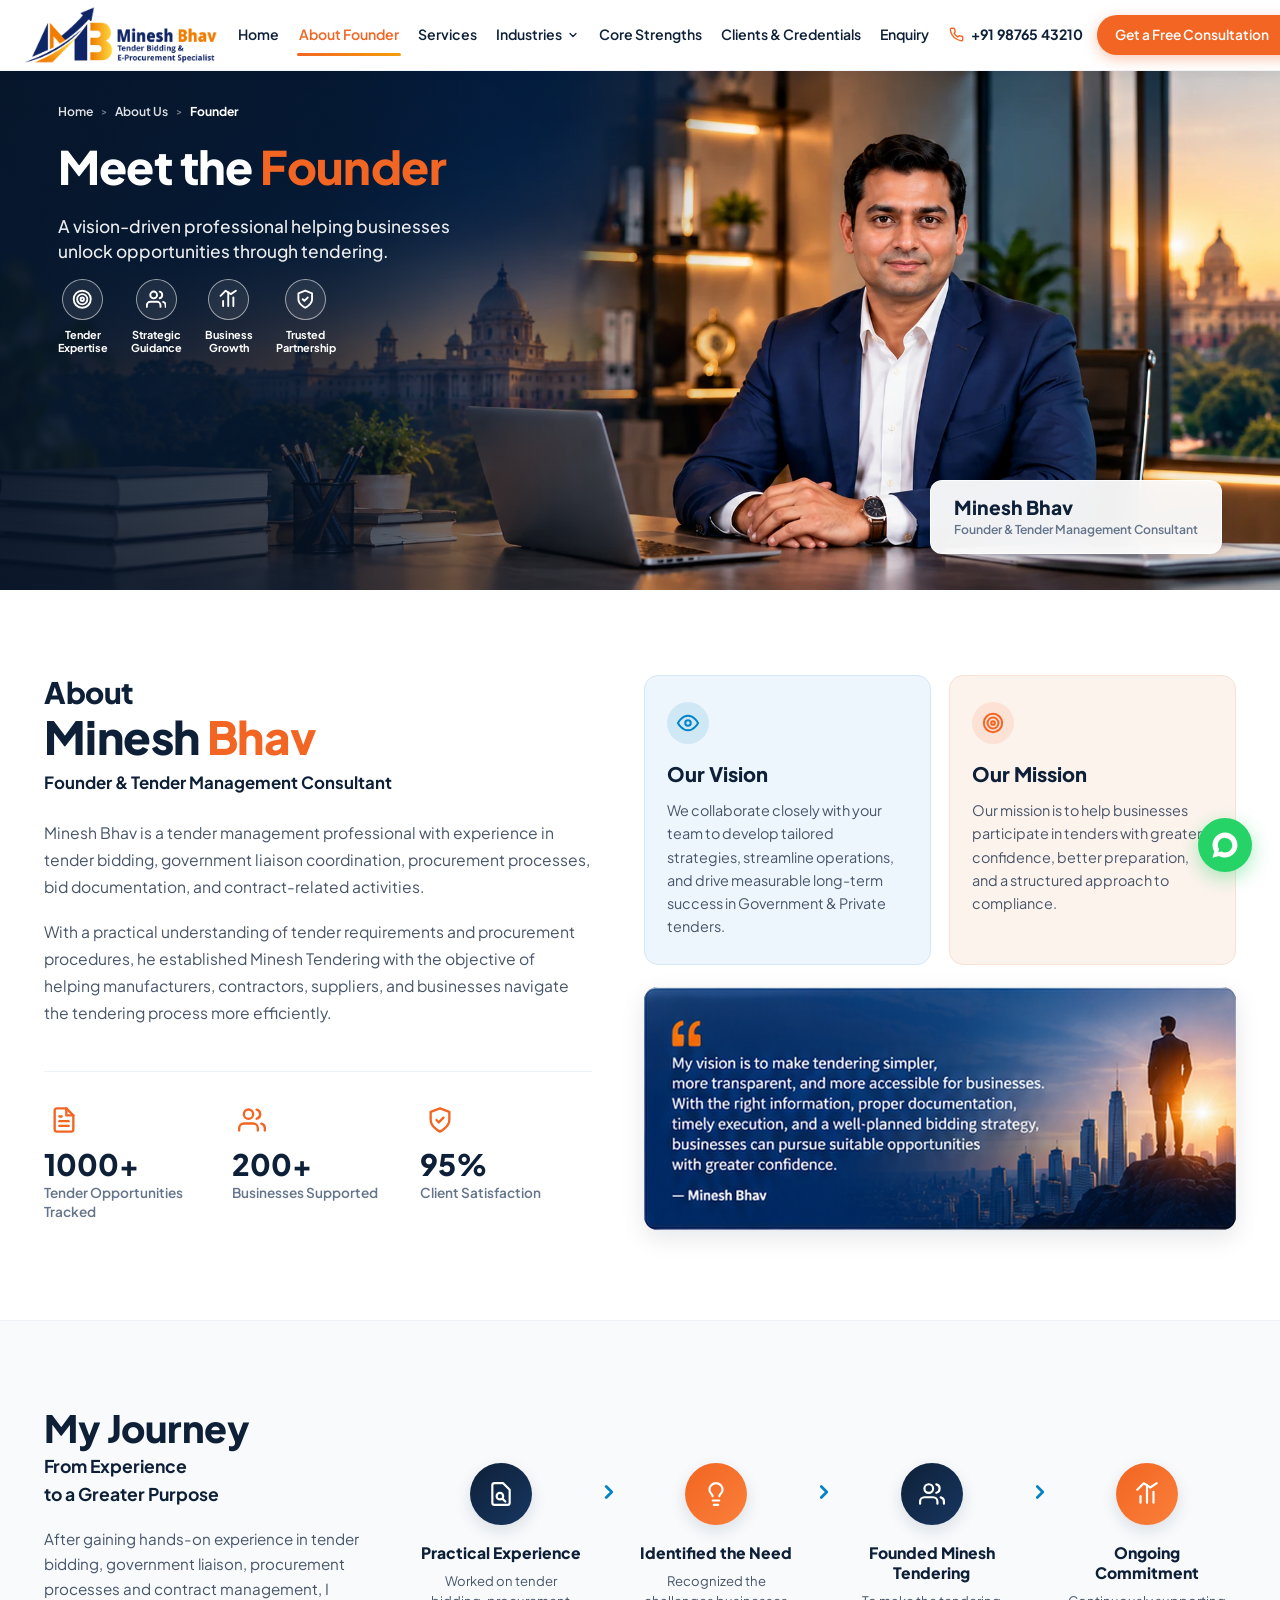
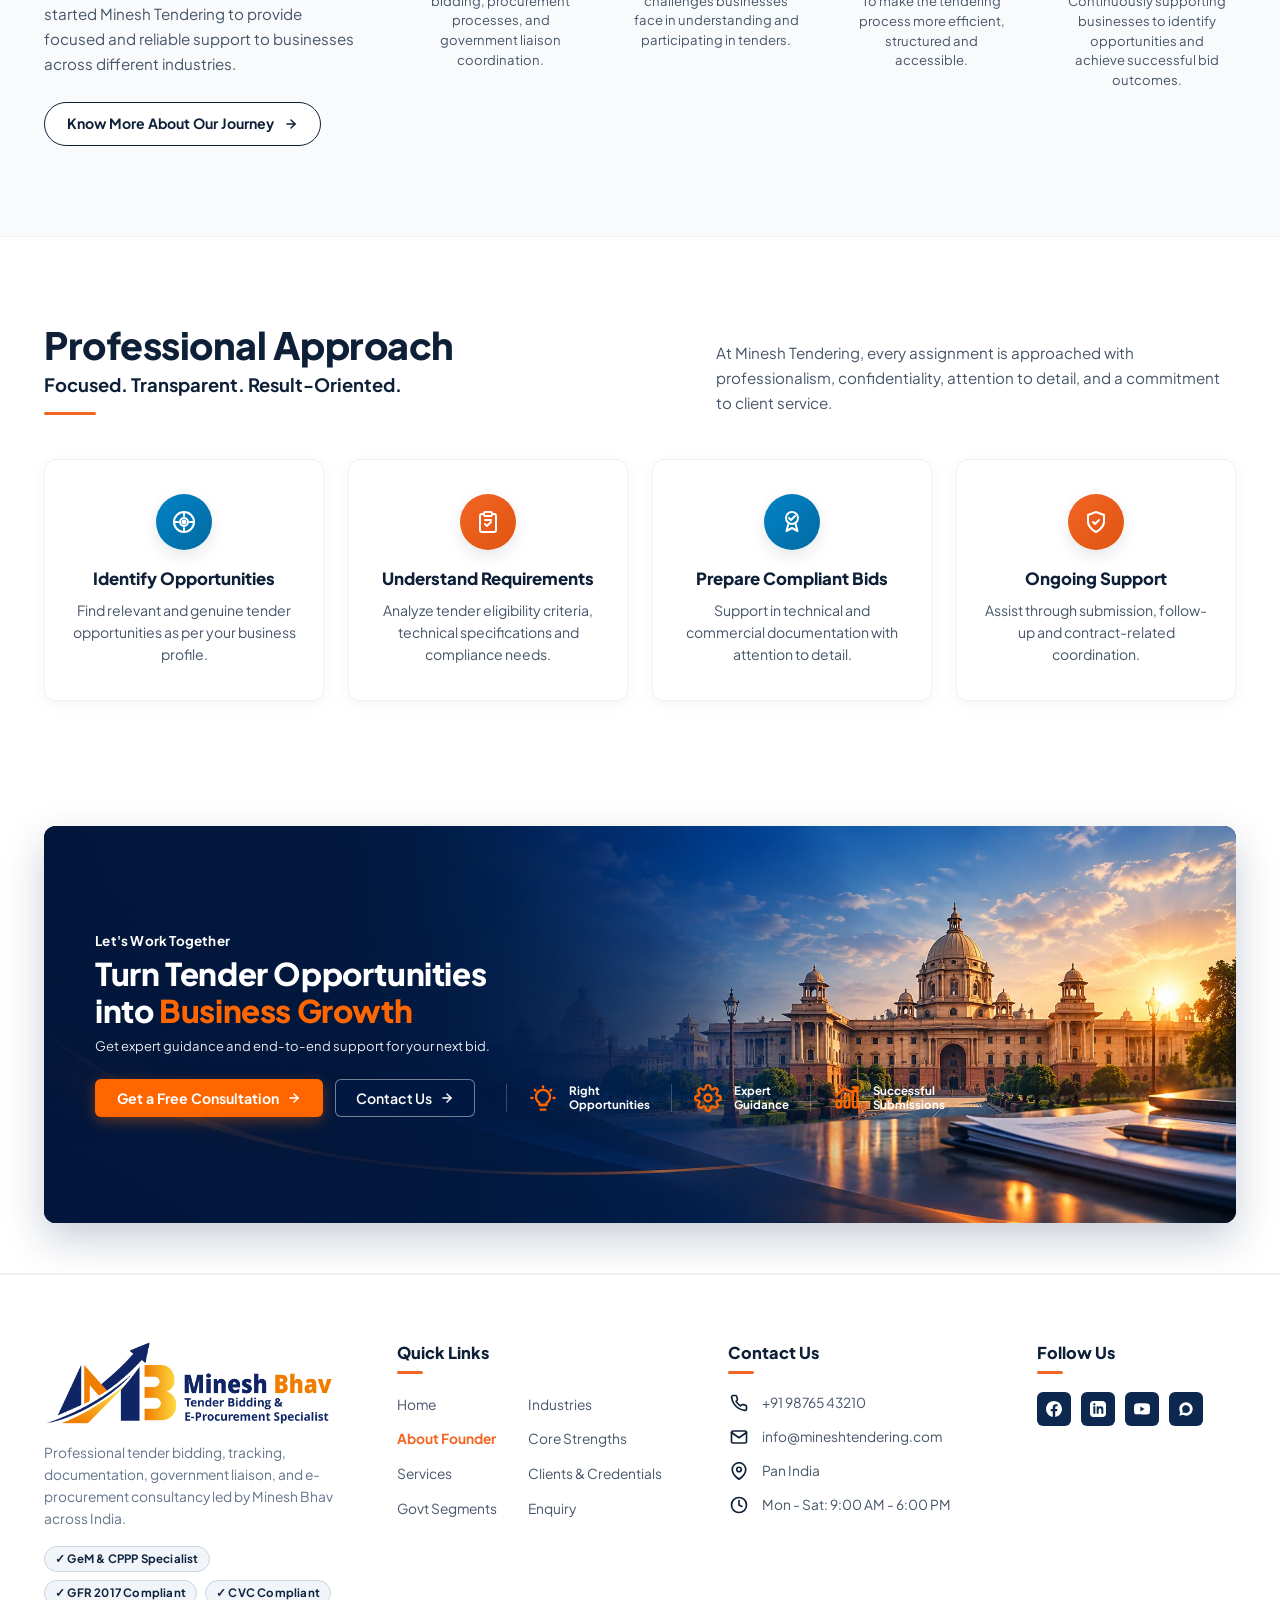
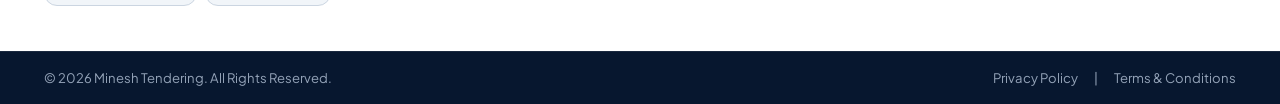
==== commit d7b29178: "Add 'CVC Compliant' badge below 'GFR 2017 Compliant' across all website footers" ====
--- a/about-founder.html
+++ b/about-founder.html
@@ -544,6 +544,7 @@
           <div class="footer-badges-wrap">
             <span class="footer-badge-pill">✓ GeM &amp; CPPP Specialist</span>
             <span class="footer-badge-pill">✓ GFR 2017 Compliant</span>
+            <span class="footer-badge-pill">✓ CVC Compliant</span>
           </div>
         </div>
 
@@ -694,7 +695,8 @@
             <option value="Government Liaison &amp; Co-ordination Support">3. Government Liaison &amp; Co-ordination Support</option>
             <option value="GeM &amp; Procurement Support">4. GeM &amp; Procurement Support</option>
             <option value="Post-Bid &amp; Contract Support">5. Post-Bid &amp; Contract Support</option>
-            <option value="Other Consultancy">6. Other Consultancy</option>
+            <option value="Tender Process Training">6. Tender Process Training</option>
+            <option value="Other Consultancy">7. Other Consultancy</option>
           </select>
         </div>
 
--- a/style.css
+++ b/style.css
@@ -1409,23 +1409,7 @@
 
 /* Watermark Number */
 .service-card-num {
-  position: absolute;
-  top: 18px;
-  right: 24px;
-  font-size: 3.6rem;
-  font-weight: 800;
-  line-height: 1;
-  color: rgba(15, 36, 64, 0.05);
-  font-family: 'Montserrat', sans-serif;
-  user-select: none;
-  transition: all 0.35s ease;
-  pointer-events: none;
-  z-index: 1;
-}
-
-.service-card:hover .service-card-num {
-  color: rgba(224, 76, 56, 0.12);
-  transform: scale(1.08) translateY(-2px);
+  display: none !important;
 }
 
 /* Icon Pods with Distinct Gradients */
@@ -3846,13 +3830,7 @@
 }
 
 .strength-num {
-  position: absolute;
-  top: 20px;
-  right: 22px;
-  font-size: 1.35rem;
-  font-weight: 800;
-  color: #cbd5e1;
-  letter-spacing: -0.5px;
+  display: none !important;
 }
 
 .strength-icon {
@@ -6219,24 +6197,24 @@
 
 /* 2. Core Services Section */
 .core-services-section {
-  padding: 80px 0 85px 0;
+  padding: 85px 0 95px 0;
   background-color: #ffffff;
 }
 
 .services-split-header {
   display: flex;
-  align-items: flex-start;
+  align-items: flex-end;
   justify-content: space-between;
   gap: 36px;
-  margin-bottom: 44px;
+  margin-bottom: 48px;
 }
 
 .split-header-left h2 {
-  font-size: clamp(1.85rem, 2.7vw, 2.4rem);
+  font-size: clamp(2rem, 3vw, 2.6rem);
   font-weight: 800;
   color: var(--primary-navy);
   line-height: 1.2;
-  margin-bottom: 8px;
+  margin-bottom: 10px;
 }
 
 .split-header-left h2 .text-orange {
@@ -6244,72 +6222,87 @@
 }
 
 .header-accent-line {
-  width: 44px;
-  height: 3px;
+  width: 48px;
+  height: 3.5px;
   background: #ff6600;
   border-radius: 2px;
 }
 
 .split-header-right {
-  font-size: 0.94rem;
-  color: #556987;
-  line-height: 1.6;
-  max-width: 580px;
+  font-size: 1.02rem;
+  color: #475569;
+  line-height: 1.68;
+  max-width: 620px;
   margin: 0;
 }
 
 .core-services-grid {
   display: grid;
   grid-template-columns: repeat(3, 1fr);
-  gap: 26px;
+  gap: 28px;
+}
+
+@media (min-width: 1025px) {
+  .core-services-grid > .core-service-card:nth-child(7):last-child,
+  .services-grid > .service-card:nth-child(7):last-child {
+    grid-column: 2;
+  }
+}
+
+@media (min-width: 681px) and (max-width: 1024px) {
+  .core-services-grid > .core-service-card:nth-child(7):last-child,
+  .services-grid > .service-card:nth-child(7):last-child {
+    grid-column: span 2;
+  }
 }
 
 .core-service-card {
   position: relative;
   background: #ffffff;
-  border: 1px solid #e2e8f0;
-  border-radius: 14px;
+  border: 1.5px solid #e2e8f0;
+  border-radius: 16px;
   overflow: hidden;
-  min-height: 295px;
-  display: flex;
-  box-shadow: 0 4px 20px rgba(15, 37, 72, 0.07);
-  transition: all 0.3s cubic-bezier(0.16, 1, 0.3, 1);
+  min-height: 310px;
+  display: flex;
+  box-shadow: 0 4px 22px rgba(15, 37, 72, 0.05);
+  transition: all 0.35s cubic-bezier(0.16, 1, 0.3, 1);
 }
 
 .core-service-card:hover {
   transform: translateY(-6px);
-  box-shadow: 0 16px 38px rgba(15, 37, 72, 0.15);
-  border-color: #bfdbfe;
+  box-shadow: 0 16px 38px rgba(15, 37, 72, 0.12);
+  border-color: #0056b3;
 }
 
 .core-card-bg-img {
   position: absolute;
-  top: 0;
+  bottom: 0;
   right: 0;
-  width: 100%;
-  height: 100%;
-  object-fit: cover;
-  object-position: right center;
+  width: 170px;
+  height: 170px;
+  object-fit: contain;
+  object-position: bottom right;
   z-index: 1;
-  transition: transform 0.45s ease;
+  opacity: 0.14;
+  mix-blend-mode: multiply;
+  filter: grayscale(15%);
+  transition: all 0.4s ease;
   pointer-events: none;
 }
 
 .core-service-card:hover .core-card-bg-img {
-  transform: scale(1.05);
+  transform: scale(1.08) translateY(-4px);
+  opacity: 0.22;
 }
 
 .core-card-scrim {
   position: absolute;
   inset: 0;
   background: linear-gradient(
-    90deg,
+    135deg,
     #ffffff 0%,
-    #ffffff 52%,
-    rgba(255, 255, 255, 0.97) 64%,
-    rgba(255, 255, 255, 0.72) 78%,
-    rgba(255, 255, 255, 0.18) 92%,
-    rgba(255, 255, 255, 0) 100%
+    rgba(255, 255, 255, 0.98) 60%,
+    rgba(255, 255, 255, 0.88) 100%
   );
   z-index: 2;
   pointer-events: none;
@@ -6321,65 +6314,71 @@
   display: flex;
   flex-direction: column;
   justify-content: space-between;
-  padding: 30px 26px;
-  max-width: 71%;
+  padding: 34px 28px 28px 28px;
+  width: 100%;
+  max-width: 100%;
   box-sizing: border-box;
 }
 
 .core-service-icon-circle {
-  width: 48px;
-  height: 48px;
-  border-radius: 50%;
+  width: 52px;
+  height: 52px;
+  border-radius: 14px;
   display: flex;
   align-items: center;
   justify-content: center;
-  margin-bottom: 16px;
+  margin-bottom: 20px;
   flex-shrink: 0;
+  transition: transform 0.3s ease;
+}
+
+.core-service-card:hover .core-service-icon-circle {
+  transform: scale(1.08);
 }
 
 .core-service-icon-circle.bg-orange {
   background: #ff6600;
   color: #ffffff;
-  box-shadow: 0 4px 14px rgba(255, 102, 0, 0.28);
+  box-shadow: 0 6px 18px rgba(255, 102, 0, 0.32);
 }
 
 .core-service-icon-circle.bg-blue {
   background: #0056b3;
   color: #ffffff;
-  box-shadow: 0 4px 14px rgba(0, 86, 179, 0.28);
+  box-shadow: 0 6px 18px rgba(0, 86, 179, 0.32);
 }
 
 .core-service-icon-circle svg {
-  width: 24px;
-  height: 24px;
+  width: 26px;
+  height: 26px;
   stroke-width: 2.2;
 }
 
 .core-service-card h3 {
-  font-size: 1.18rem;
+  font-size: 1.25rem;
   font-weight: 800;
   color: #0b1e38;
   line-height: 1.32;
-  margin-bottom: 10px;
+  margin-bottom: 12px;
 }
 
 .core-service-card p {
-  font-size: 0.90rem;
-  color: #334155;
-  line-height: 1.58;
-  margin-bottom: 18px;
+  font-size: 0.95rem;
+  color: #475569;
+  line-height: 1.62;
+  margin-bottom: 24px;
 }
 
 .core-service-link {
   display: inline-flex;
   align-items: center;
-  gap: 7px;
-  font-size: 0.92rem;
+  gap: 8px;
+  font-size: 0.94rem;
   font-weight: 700;
   color: #0056b3;
   text-decoration: none;
   margin-top: auto;
-  transition: color 0.2s ease;
+  transition: all 0.2s ease;
 }
 
 .core-service-link:hover {
@@ -6387,14 +6386,14 @@
 }
 
 .core-service-link svg {
-  width: 15px;
-  height: 15px;
-  stroke-width: 2.3;
-  transition: transform 0.2s ease;
+  width: 16px;
+  height: 16px;
+  stroke-width: 2.4;
+  transition: transform 0.25s ease;
 }
 
 .core-service-link:hover svg {
-  transform: translateX(4px);
+  transform: translateX(5px);
 }
 
 
@@ -8403,7 +8402,7 @@
   padding: 0;
   overflow: hidden;
   line-height: 0;
-  height: clamp(210px, 16vw, 260px);
+  height: clamp(250px, 18.5vw, 310px);
 }
 
 .govt-cta-bg-img {
@@ -8427,7 +8426,7 @@
   z-index: 2;
   box-sizing: border-box;
   line-height: normal;
-  background: linear-gradient(90deg, #021738 0%, rgba(2, 23, 56, 0.95) 45%, rgba(2, 23, 56, 0.6) 70%, rgba(2, 23, 56, 0.1) 100%);
+  background: linear-gradient(90deg, rgba(0, 14, 31, 0.92) 0%, rgba(0, 14, 31, 0.72) 42%, rgba(0, 14, 31, 0.15) 65%, transparent 100%);
 }
 
 .govt-cta-left {
@@ -9363,14 +9362,16 @@
 .client-card-image {
   width: 100%;
   height: 100%;
-  object-fit: cover;
+  object-fit: contain;
   display: block;
   border-radius: 13px;
+  padding: 14px 20px;
   transition: transform 0.35s ease;
+  background-color: #ffffff;
 }
 
 .client-org-card:hover .client-card-image {
-  transform: scale(1.02);
+  transform: scale(1.05);
 }
 
 /* 3. Performance Metrics Full-Width Navy Banner */
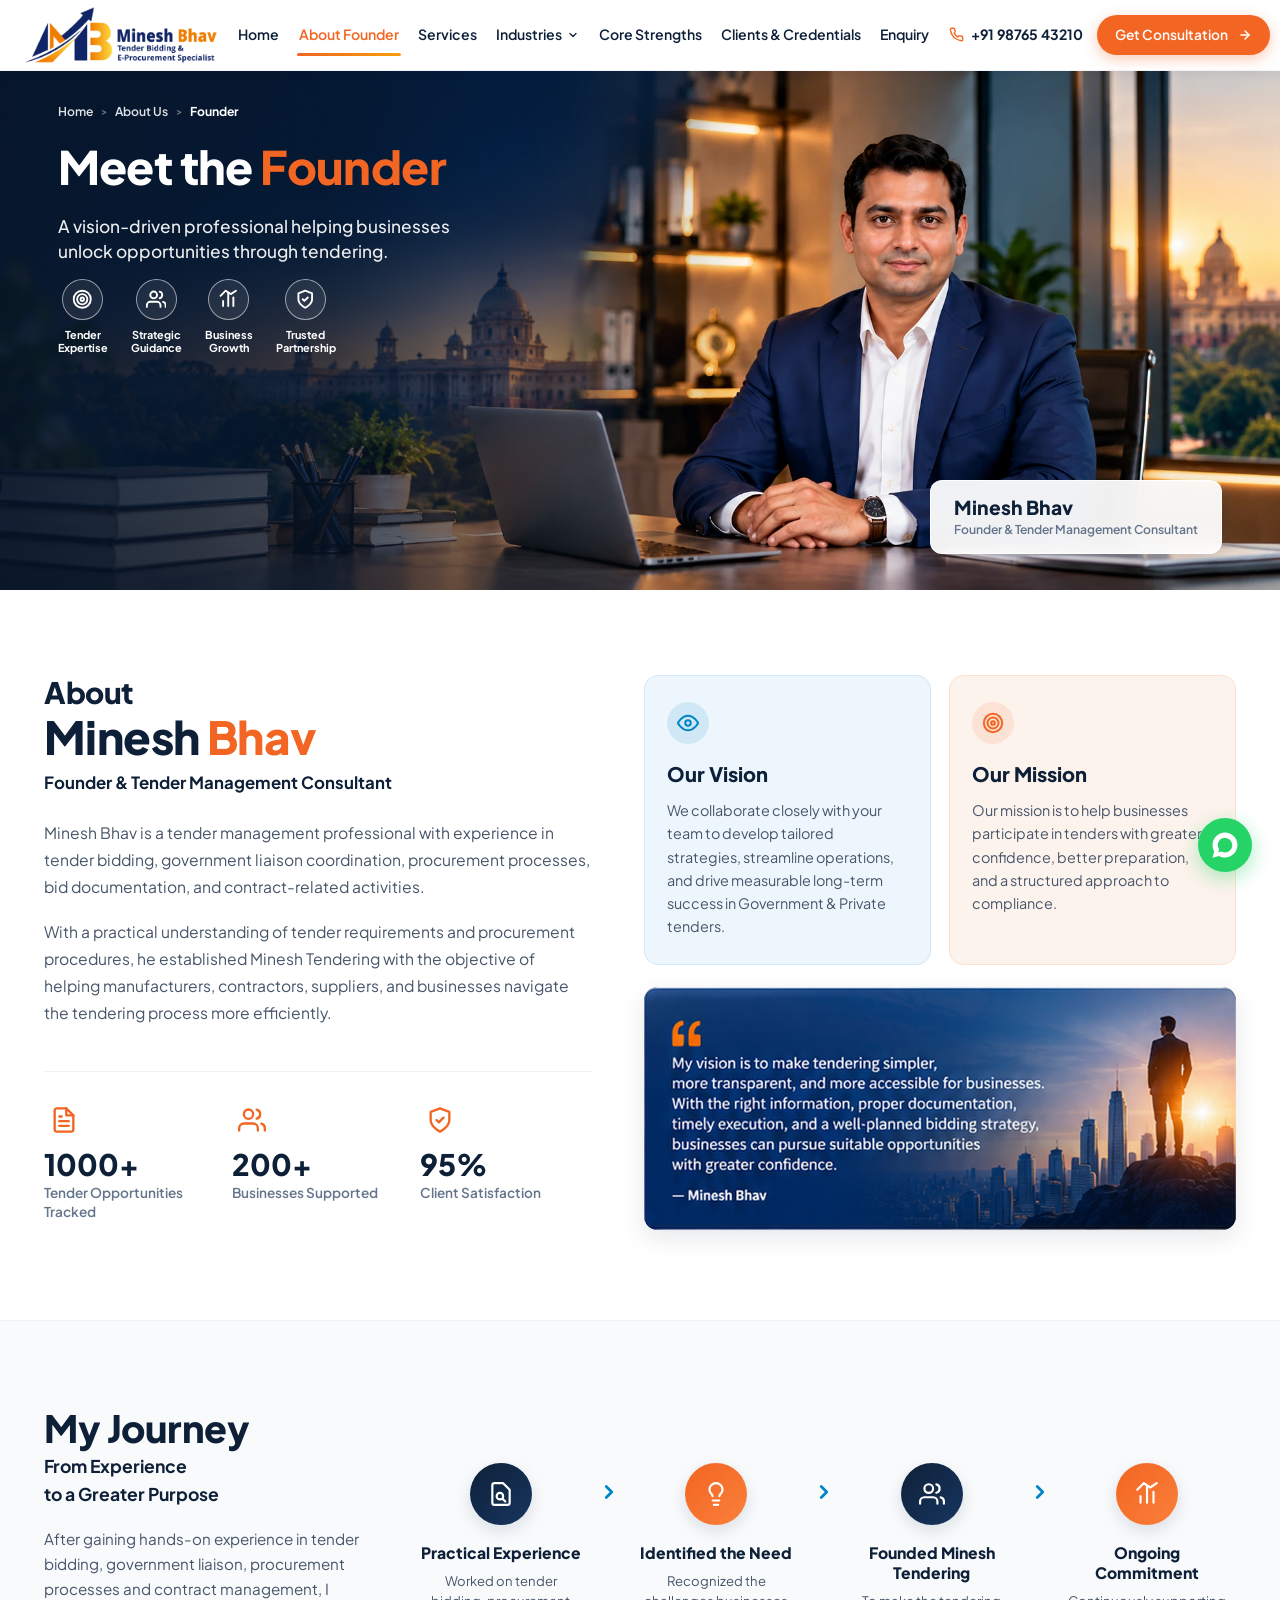
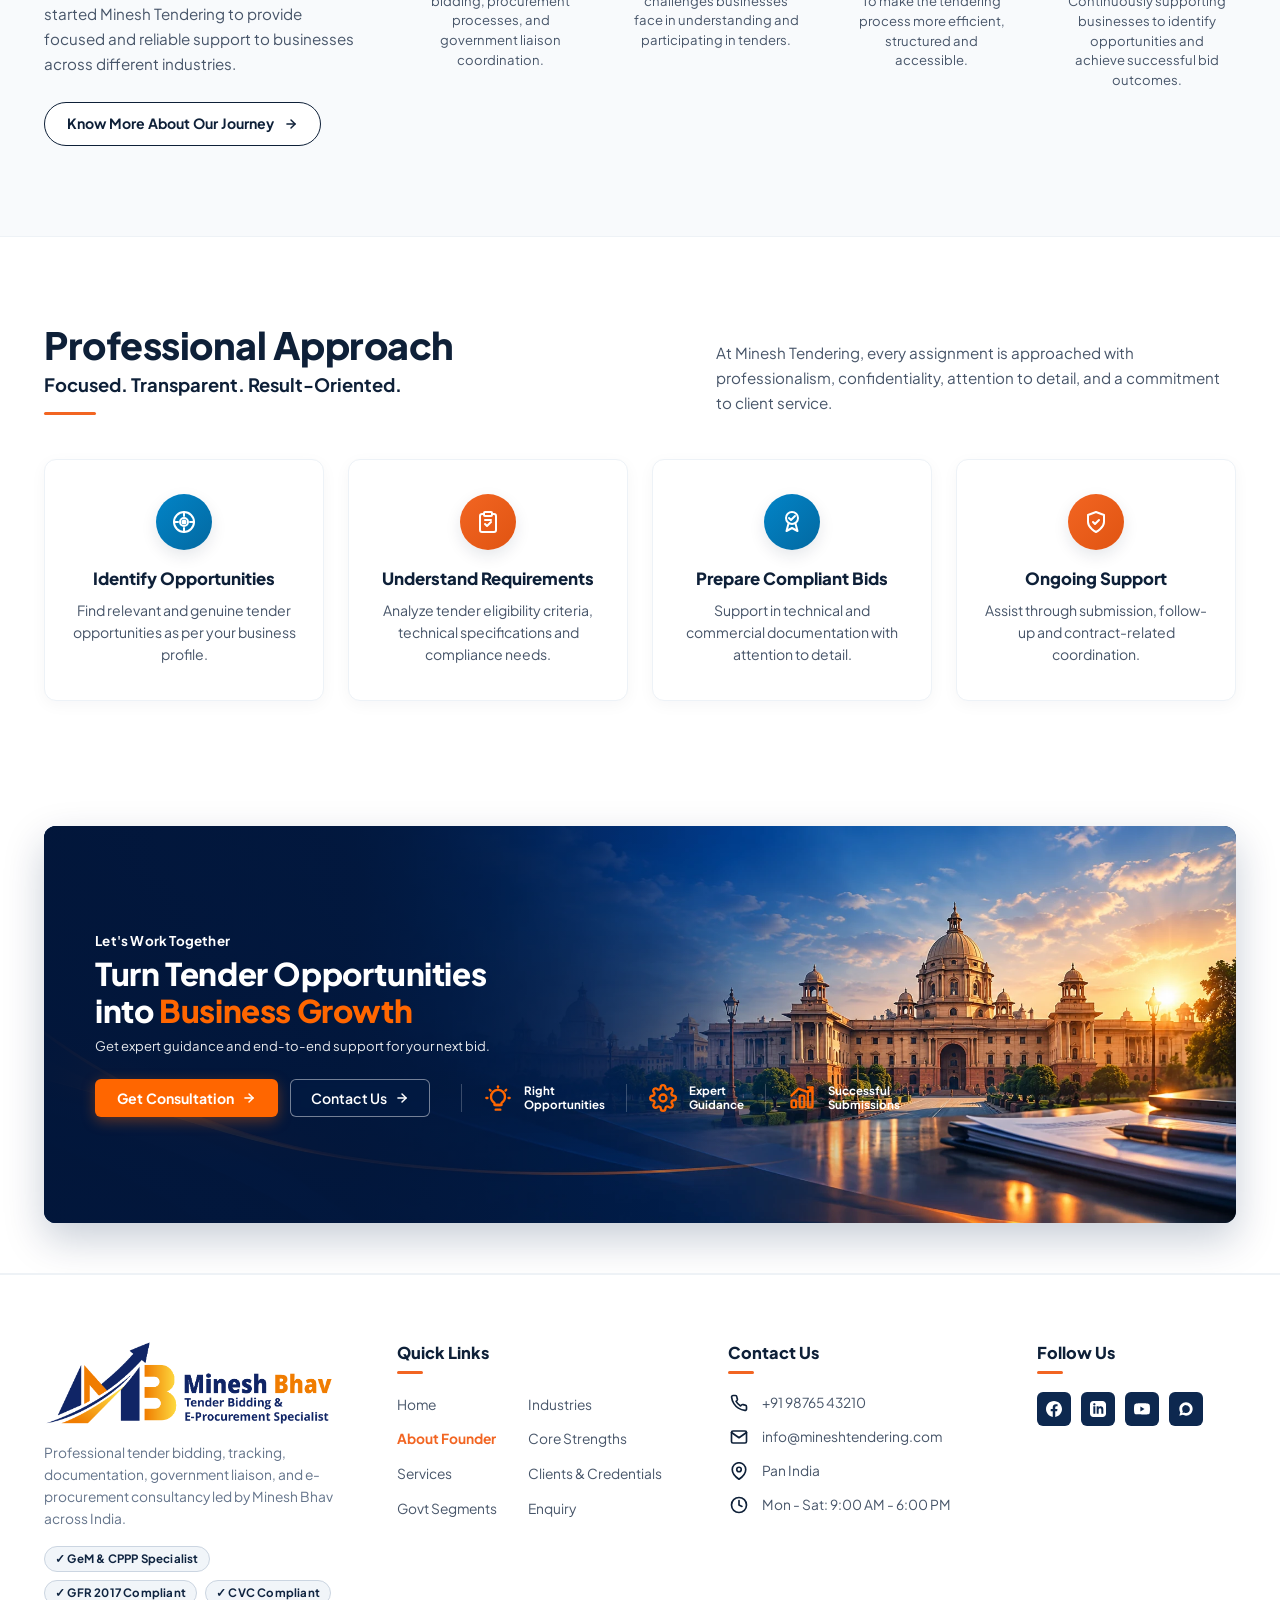
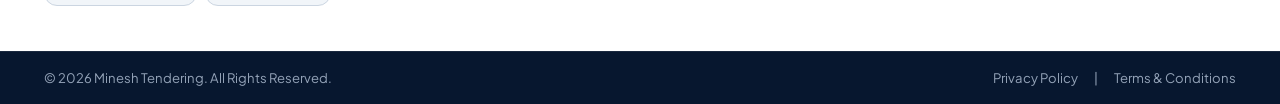
==== commit 7a1d75e3: "Remove the word Free from buttons, headings, and CTAs across the entire website" ====
--- a/about-founder.html
+++ b/about-founder.html
@@ -61,7 +61,7 @@
         </a>
 
         <a href="#consultation-modal" class="btn btn-primary open-modal-btn">
-          Get a Free Consultation
+          Get Consultation
           <svg viewBox="0 0 24 24" fill="none" stroke="currentColor" stroke-width="2.5" stroke-linecap="round" stroke-linejoin="round">
             <line x1="5" y1="12" x2="19" y2="12"></line>
             <polyline points="12 5 19 12 12 19"></polyline>
@@ -157,7 +157,7 @@
 
 
         <!-- Bottom-Right Founder Card -->
-        <div class="hero-live-founder-card open-modal-btn" title="Click to request free consultation">
+        <div class="hero-live-founder-card open-modal-btn" title="Click to request consultation">
           <div class="founder-card-name">Minesh Bhav</div>
           <div class="founder-card-title">Founder &amp; Tender Management Consultant</div>
         </div>
@@ -472,7 +472,7 @@
           <div class="cta-bottom-actions-row">
             <div class="cta-btn-action-row">
               <a href="#consultation-modal" class="btn btn-primary cta-btn-consult open-modal-btn">
-                <span>Get a Free Consultation</span>
+                <span>Get Consultation</span>
                 <svg viewBox="0 0 24 24" fill="none" stroke="currentColor" stroke-width="2.5" stroke-linecap="round" stroke-linejoin="round" class="btn-arrow-icon"><line x1="5" y1="12" x2="19" y2="12"></line><polyline points="12 5 19 12 12 19"></polyline></svg>
               </a>
               <a href="index.html#contact" class="btn btn-cta-outline">
@@ -661,7 +661,7 @@
       <button class="modal-close-btn" id="modalCloseBtn" aria-label="Close dialog">&times;</button>
       
       <div class="modal-header">
-        <h3 id="modalTitle">Request a Free Consultation</h3>
+        <h3 id="modalTitle">Request Consultation</h3>
         <p>Get in touch with Minesh Bhav for expert tender management &amp; e-procurement guidance.</p>
       </div>
 
--- a/style.css
+++ b/style.css
@@ -442,7 +442,7 @@
   min-height: calc(100vh - 65px);
   display: flex;
   flex-direction: column;
-  justify-content: space-between;
+  justify-content: center;
   background-color: #f8fcff;
   background-image: 
     linear-gradient(90deg, rgba(248, 252, 255, 0.96) 0%, rgba(248, 252, 255, 0.84) 34%, rgba(248, 252, 255, 0) 48%),
@@ -701,6 +701,15 @@
   padding: 10px 12px;
   animation: centerPulse 3.5s ease-in-out infinite alternate;
   text-align: center;
+  cursor: default;
+  pointer-events: auto;
+  transition: transform 0.3s ease, border-color 0.3s ease, box-shadow 0.3s ease;
+}
+
+.orbit-center-core:hover {
+  transform: scale(1.08);
+  border-color: #f26522;
+  box-shadow: 0 0 0 8px rgba(242, 101, 34, 0.22), 0 16px 36px rgba(15, 36, 64, 0.25);
 }
 
 .orbit-center-core img {
@@ -749,6 +758,7 @@
   border: 1.5px dashed rgba(2, 132, 199, 0.38);
   animation: rotateOrbit 36s linear infinite;
   transform-origin: center center;
+  pointer-events: none;
 }
 
 .orbit-ring-inner {
@@ -759,6 +769,7 @@
   border: 1.5px dashed rgba(242, 101, 34, 0.35);
   animation: rotateOrbitReverse 26s linear infinite;
   transform-origin: center center;
+  pointer-events: none;
 }
 
 .orbit-system-container:hover .orbit-ring-outer,
@@ -784,7 +795,7 @@
   display: flex;
   align-items: center;
   justify-content: center;
-  cursor: pointer;
+  cursor: default;
   transform-origin: center center;
 }
 
@@ -888,7 +899,7 @@
   justify-content: center;
   color: #ffffff;
   animation: counterRotateOrbitReverse 26s linear infinite;
-  cursor: pointer;
+  cursor: default;
 }
 
 @keyframes counterRotateOrbitReverse {
@@ -1338,11 +1349,19 @@
   transform: translateY(-1px);
 }
 
-/* Services Grid: Modern 3x2 Layout */
+/* Services Grid: Balanced 4+3 Centered Layout */
 .services-grid {
-  display: grid;
-  grid-template-columns: repeat(3, 1fr);
-  gap: 28px;
+  display: flex;
+  flex-wrap: wrap;
+  justify-content: center;
+  gap: 24px;
+}
+
+.services-grid > .service-card {
+  flex: 0 0 calc((100% - 3 * 24px) / 4);
+  width: calc((100% - 3 * 24px) / 4);
+  max-width: calc((100% - 3 * 24px) / 4);
+  box-sizing: border-box;
 }
 
 /* Service Card Container */
@@ -1530,15 +1549,7 @@
 
 /* Service Card Footer & Link */
 .service-card-footer {
-  width: 100%;
-  margin-top: auto;
-  padding-top: 16px;
-  border-top: 1px dashed #e2e8f0;
-  display: flex;
-  align-items: center;
-  justify-content: space-between;
-  position: relative;
-  z-index: 2;
+  display: none !important;
 }
 
 .service-card-link {
@@ -1899,14 +1910,7 @@
 }
 
 .industry-drawer-action {
-  display: flex;
-  align-items: center;
-  justify-content: space-between;
-  font-size: 0.74rem;
-  font-weight: 700;
-  color: #f26522;
-  margin-top: 2px;
-  transition: gap 0.2s ease;
+  display: none !important;
 }
 
 .industry-drawer-action svg {
@@ -3078,7 +3082,7 @@
 
 .segment-card-top {
   display: flex;
-  justify-content: space-between;
+  justify-content: flex-end;
   align-items: center;
   margin-bottom: 14px;
 }
@@ -4581,8 +4585,10 @@
   .hero-headline {
     font-size: 2.5rem;
   }
-  .services-grid {
-    grid-template-columns: repeat(3, 1fr);
+  .services-grid > .service-card {
+    flex: 0 0 calc((100% - 3 * 20px) / 4);
+    width: calc((100% - 3 * 20px) / 4);
+    max-width: calc((100% - 3 * 20px) / 4);
   }
   .industries-layout {
     grid-template-columns: 1fr;
@@ -4717,8 +4723,12 @@
     border-right: none;
   }
   .services-grid {
-    grid-template-columns: repeat(2, 1fr);
     gap: 20px;
+  }
+  .services-grid > .service-card {
+    flex: 0 0 calc((100% - 20px) / 2);
+    width: calc((100% - 20px) / 2);
+    max-width: calc((100% - 20px) / 2);
   }
   .industries-grid {
     grid-template-columns: repeat(2, 1fr);
@@ -4838,8 +4848,10 @@
   .hero-headline {
     font-size: 2.1rem;
   }
-  .services-grid {
-    grid-template-columns: 1fr;
+  .services-grid > .service-card {
+    flex: 0 0 100%;
+    width: 100%;
+    max-width: 100%;
   }
   .industries-grid {
     grid-template-columns: 1fr;
@@ -6236,24 +6248,19 @@
   margin: 0;
 }
 
+/* Core Services Grid: Balanced 4+3 Centered Layout */
 .core-services-grid {
-  display: grid;
-  grid-template-columns: repeat(3, 1fr);
-  gap: 28px;
-}
-
-@media (min-width: 1025px) {
-  .core-services-grid > .core-service-card:nth-child(7):last-child,
-  .services-grid > .service-card:nth-child(7):last-child {
-    grid-column: 2;
-  }
-}
-
-@media (min-width: 681px) and (max-width: 1024px) {
-  .core-services-grid > .core-service-card:nth-child(7):last-child,
-  .services-grid > .service-card:nth-child(7):last-child {
-    grid-column: span 2;
-  }
+  display: flex;
+  flex-wrap: wrap;
+  justify-content: center;
+  gap: 24px;
+}
+
+.core-services-grid > .core-service-card {
+  flex: 0 0 calc((100% - 3 * 24px) / 4);
+  width: calc((100% - 3 * 24px) / 4);
+  max-width: calc((100% - 3 * 24px) / 4);
+  box-sizing: border-box;
 }
 
 .core-service-card {
@@ -6819,7 +6826,12 @@
 /* Responsive Media Queries for Services Page */
 @media (max-width: 1024px) {
   .core-services-grid {
-    grid-template-columns: repeat(2, 1fr);
+    gap: 20px;
+  }
+  .core-services-grid > .core-service-card {
+    flex: 0 0 calc((100% - 20px) / 2);
+    width: calc((100% - 20px) / 2);
+    max-width: calc((100% - 20px) / 2);
   }
   .specialized-cards-grid {
     grid-template-columns: repeat(2, 1fr);
@@ -6889,8 +6901,10 @@
 }
 
 @media (max-width: 680px) {
-  .core-services-grid {
-    grid-template-columns: 1fr;
+  .core-services-grid > .core-service-card {
+    flex: 0 0 100%;
+    width: 100%;
+    max-width: 100%;
   }
   .core-service-content {
     max-width: 82%;
@@ -7704,18 +7718,7 @@
 }
 
 .action-step-num {
-  width: 36px;
-  height: 36px;
-  border-radius: 50%;
-  background: #ff6600;
-  color: #ffffff;
-  font-size: 0.95rem;
-  font-weight: 800;
-  display: flex;
-  align-items: center;
-  justify-content: center;
-  flex-shrink: 0;
-  box-shadow: 0 4px 12px rgba(255, 102, 0, 0.25);
+  display: none !important;
 }
 
 .action-card-title {
@@ -9794,3 +9797,22 @@
 }
 
 
+
+/* Hide step number bubbles, badges, and SEG tags per design specification */
+.step-num-bubble,
+.step-num-badge,
+.segment-index-tag {
+  display: none !important;
+}
+
+/* Orbit circles: Pure decorative animation (clicks removed, default cursor) */
+.orbit-system-container,
+.orbit-center-core,
+.orbit-node,
+.orbit-satellite {
+  cursor: default;
+}
+
+.hero-bottom-bar {
+  display: none !important;
+}
